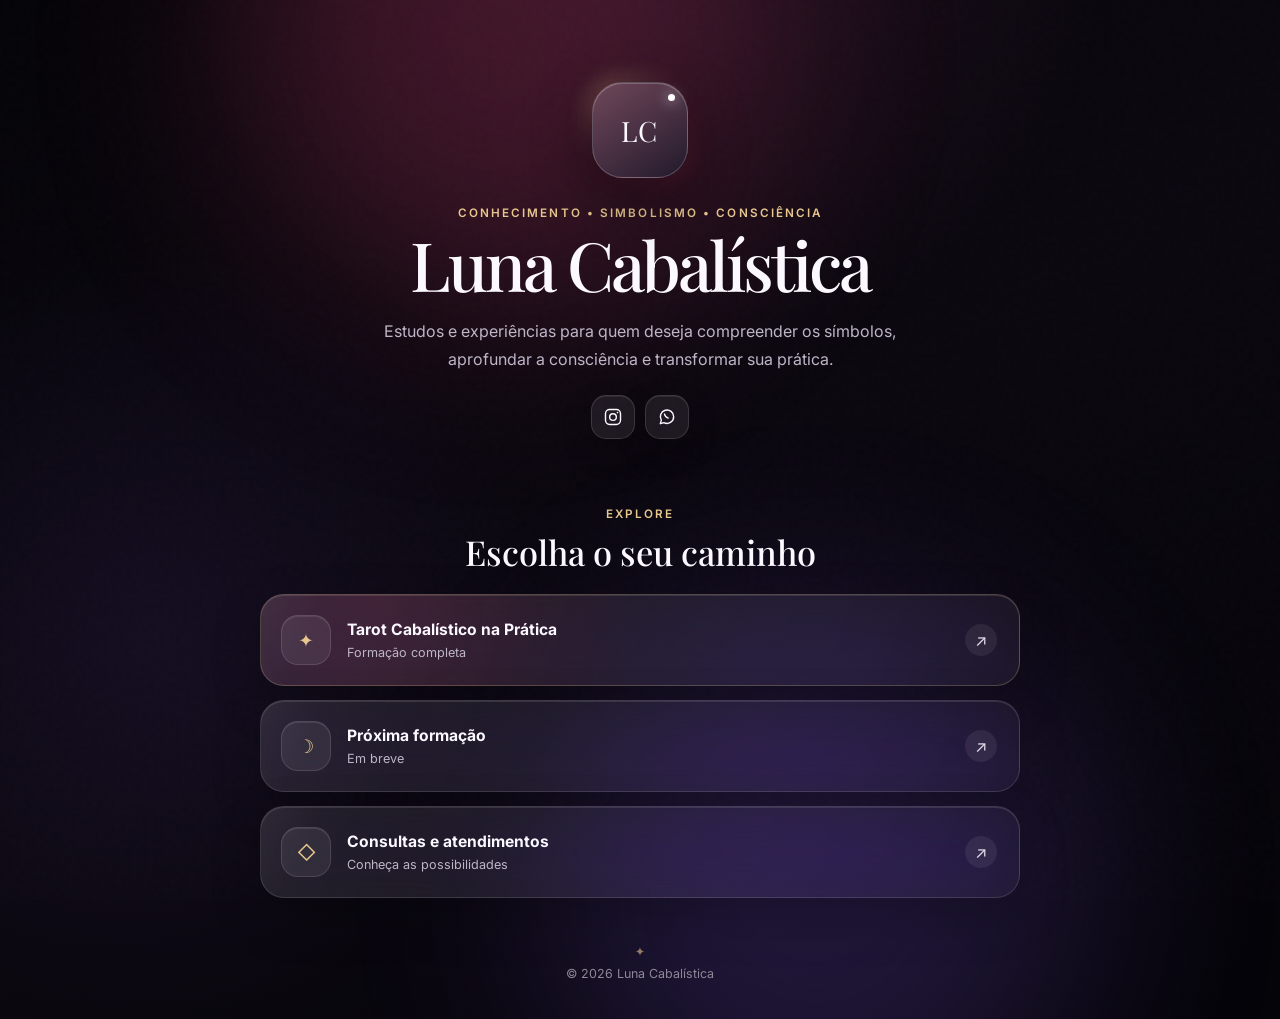
==== index.html @ 39268277 "Add files via upload" ====
<!DOCTYPE html>
<html lang="pt-BR">
<head>
  <meta charset="UTF-8">
  <meta name="viewport" content="width=device-width, initial-scale=1.0">
  <meta name="theme-color" content="#08070d">
  <meta name="description" content="Cursos, formações e atendimentos de Luna Cabalística.">
  <title>Luna Cabalística</title>
  <link rel="preconnect" href="https://fonts.googleapis.com">
  <link rel="preconnect" href="https://fonts.gstatic.com" crossorigin>
  <link href="https://fonts.googleapis.com/css2?family=Inter:wght@400;500;600;700&family=Playfair+Display:wght@500;600&display=swap" rel="stylesheet">
  <link rel="stylesheet" href="style.css">
</head>
<body>
  <div class="ambient ambient-one" aria-hidden="true"></div>
  <div class="ambient ambient-two" aria-hidden="true"></div>
  <div class="noise" aria-hidden="true"></div>

  <main class="page-shell">
    <section class="profile" aria-labelledby="page-title">
      <div class="avatar" aria-hidden="true">
        <span>LC</span>
        <i></i>
      </div>

      <p class="eyebrow">Conhecimento • Simbolismo • Consciência</p>
      <h1 id="page-title">Luna Cabalística</h1>
      <p class="bio">
        Estudos e experiências para quem deseja compreender os símbolos,
        aprofundar a consciência e transformar sua prática.
      </p>

      <nav class="social-row" aria-label="Redes sociais">
        <a class="social-button" href="https://instagram.com/" target="_blank" rel="noopener noreferrer" aria-label="Instagram">
          <svg viewBox="0 0 24 24" aria-hidden="true">
            <rect x="3" y="3" width="18" height="18" rx="5"></rect>
            <circle cx="12" cy="12" r="4"></circle>
            <circle class="fill" cx="17.4" cy="6.7" r="1"></circle>
          </svg>
        </a>
        <a class="social-button" href="https://wa.me/5521969960046" target="_blank" rel="noopener noreferrer" aria-label="WhatsApp">
          <svg viewBox="0 0 24 24" aria-hidden="true">
            <path d="M20 11.7a8 8 0 0 1-11.7 7.1L4 20l1.2-4.2A8 8 0 1 1 20 11.7Z"></path>
            <path d="M9 8.5c.5 2.3 2.2 4 4.5 4.8"></path>
          </svg>
        </a>
      </nav>
    </section>

    <section class="links-section" aria-labelledby="links-title">
      <div class="section-heading">
        <span class="section-kicker">Explore</span>
        <h2 id="links-title">Escolha o seu caminho</h2>
      </div>

      <div class="link-list">
        <a class="glass-link featured" href="./tarot-cabalistico/">
          <span class="link-icon">✦</span>
          <span class="link-copy">
            <strong>Tarot Cabalístico na Prática</strong>
            <small>Formação completa</small>
          </span>
          <span class="link-arrow" aria-hidden="true">↗</span>
        </a>

        <!-- Duplique uma barra como esta para cada novo curso. -->
        <a class="glass-link" href="#" data-placeholder="true">
          <span class="link-icon">☽</span>
          <span class="link-copy">
            <strong>Próxima formação</strong>
            <small>Em breve</small>
          </span>
          <span class="link-arrow" aria-hidden="true">↗</span>
        </a>

        <a class="glass-link" href="#" data-placeholder="true">
          <span class="link-icon">◇</span>
          <span class="link-copy">
            <strong>Consultas e atendimentos</strong>
            <small>Conheça as possibilidades</small>
          </span>
          <span class="link-arrow" aria-hidden="true">↗</span>
        </a>
      </div>
    </section>

    <footer>
      <span class="footer-symbol">✦</span>
      <p>© <span id="year"></span> Luna Cabalística</p>
    </footer>
  </main>

  <div class="toast" role="status" aria-live="polite">Este conteúdo estará disponível em breve.</div>
  <script src="script.js"></script>
</body>
</html>
---- style.css ----
:root {
  color-scheme: dark;
  --bg: #07060b;
  --surface: rgba(255, 255, 255, 0.075);
  --surface-hover: rgba(255, 255, 255, 0.115);
  --stroke: rgba(255, 255, 255, 0.13);
  --text: #fbf8ff;
  --muted: #bdb6c7;
  --gold: #e8c78e;
  --wine: #b52d58;
  --radius: 24px;
}

* {
  box-sizing: border-box;
  margin: 0;
  padding: 0;
}

html {
  scroll-behavior: smooth;
}

body {
  min-height: 100vh;
  overflow-x: hidden;
  color: var(--text);
  background:
    radial-gradient(circle at 50% -10%, rgba(151, 58, 111, 0.22), transparent 37%),
    radial-gradient(circle at 12% 62%, rgba(78, 49, 130, 0.16), transparent 30%),
    linear-gradient(150deg, #050409 0%, #0b0810 50%, #050409 100%);
  font-family: "Inter", system-ui, sans-serif;
  -webkit-font-smoothing: antialiased;
}

a {
  color: inherit;
  text-decoration: none;
}

.ambient {
  position: fixed;
  z-index: -2;
  width: 34rem;
  aspect-ratio: 1;
  border-radius: 50%;
  filter: blur(105px);
  pointer-events: none;
  opacity: 0.22;
}

.ambient-one {
  top: -14rem;
  left: calc(50% - 26rem);
  background: #c83c68;
}

.ambient-two {
  right: calc(50% - 28rem);
  bottom: -16rem;
  background: #7a55d9;
}

.noise {
  position: fixed;
  inset: 0;
  z-index: -1;
  opacity: 0.025;
  pointer-events: none;
  background-image: url("data:image/svg+xml,%3Csvg viewBox='0 0 180 180' xmlns='http://www.w3.org/2000/svg'%3E%3Cfilter id='n'%3E%3CfeTurbulence type='fractalNoise' baseFrequency='.9' numOctaves='3' stitchTiles='stitch'/%3E%3C/filter%3E%3Crect width='100%25' height='100%25' filter='url(%23n)' opacity='.7'/%3E%3C/svg%3E");
}

.page-shell {
  width: min(100% - 32px, 680px);
  min-height: 100vh;
  margin-inline: auto;
  padding: clamp(48px, 8vh, 90px) 0 28px;
}

.profile {
  display: flex;
  flex-direction: column;
  align-items: center;
  text-align: center;
}

.avatar {
  position: relative;
  display: grid;
  place-items: center;
  width: 96px;
  aspect-ratio: 1;
  border: 1px solid rgba(255, 255, 255, 0.2);
  border-radius: 31px;
  background:
    linear-gradient(145deg, rgba(255, 255, 255, 0.17), rgba(255, 255, 255, 0.045)),
    linear-gradient(145deg, #512238, #170f22);
  box-shadow: 0 22px 60px rgba(0, 0, 0, 0.45), inset 0 1px 0 rgba(255, 255, 255, 0.2);
  font-family: "Playfair Display", serif;
  font-size: 1.75rem;
  letter-spacing: 0.04em;
}

.avatar::before {
  content: "";
  position: absolute;
  inset: -9px;
  z-index: -1;
  border-radius: 38px;
  background: linear-gradient(140deg, rgba(232, 199, 142, 0.55), transparent 45%, rgba(181, 45, 88, 0.45));
  filter: blur(10px);
  opacity: 0.6;
}

.avatar i {
  position: absolute;
  top: 11px;
  right: 12px;
  width: 7px;
  height: 7px;
  border-radius: 50%;
  background: #fff;
  box-shadow: 0 0 14px #fff;
}

.eyebrow,
.section-kicker {
  color: var(--gold);
  font-size: 0.73rem;
  font-weight: 600;
  letter-spacing: 0.18em;
  text-transform: uppercase;
}

.eyebrow {
  margin-top: 28px;
}

h1,
h2 {
  font-family: "Playfair Display", Georgia, serif;
  font-weight: 500;
}

h1 {
  margin-top: 10px;
  font-size: clamp(2.55rem, 7vw, 4.25rem);
  line-height: 1;
  letter-spacing: -0.045em;
}

.bio {
  max-width: 560px;
  margin-top: 19px;
  color: var(--muted);
  font-size: 1rem;
  line-height: 1.75;
}

.social-row {
  display: flex;
  gap: 10px;
  margin-top: 22px;
}

.social-button {
  display: grid;
  place-items: center;
  width: 44px;
  height: 44px;
  border: 1px solid var(--stroke);
  border-radius: 15px;
  background: var(--surface);
  box-shadow: inset 0 1px 0 rgba(255, 255, 255, 0.08), 0 12px 32px rgba(0, 0, 0, 0.2);
  backdrop-filter: blur(18px) saturate(140%);
  -webkit-backdrop-filter: blur(18px) saturate(140%);
  transition: transform 180ms ease, background 180ms ease;
}

.social-button svg {
  width: 20px;
  fill: none;
  stroke: currentColor;
  stroke-width: 1.7;
  stroke-linecap: round;
  stroke-linejoin: round;
}

.social-button svg .fill {
  fill: currentColor;
  stroke: none;
}

.links-section {
  margin-top: clamp(46px, 7vh, 70px);
}

.section-heading {
  margin-bottom: 19px;
  text-align: center;
}

.section-heading h2 {
  margin-top: 7px;
  font-size: clamp(1.65rem, 4vw, 2.15rem);
}

.link-list {
  display: grid;
  gap: 14px;
}

.glass-link {
  position: relative;
  display: grid;
  grid-template-columns: 52px 1fr 34px;
  align-items: center;
  gap: 14px;
  min-height: 86px;
  padding: 14px 18px;
  overflow: hidden;
  border: 1px solid var(--stroke);
  border-radius: var(--radius);
  background: linear-gradient(110deg, rgba(255, 255, 255, 0.095), rgba(255, 255, 255, 0.045));
  box-shadow: inset 0 1px 0 rgba(255, 255, 255, 0.11), 0 18px 50px rgba(0, 0, 0, 0.22);
  backdrop-filter: blur(24px) saturate(150%);
  -webkit-backdrop-filter: blur(24px) saturate(150%);
  transition: transform 220ms cubic-bezier(.2,.8,.2,1), border-color 220ms ease, background 220ms ease, box-shadow 220ms ease;
}

.glass-link::after {
  content: "";
  position: absolute;
  top: -80%;
  left: -30%;
  width: 34%;
  height: 260%;
  transform: rotate(24deg);
  background: linear-gradient(90deg, transparent, rgba(255, 255, 255, 0.09), transparent);
  transition: left 600ms ease;
}

.glass-link:hover,
.glass-link:focus-visible {
  transform: translateY(-3px) scale(1.008);
  border-color: rgba(255, 255, 255, 0.25);
  background: linear-gradient(110deg, var(--surface-hover), rgba(255, 255, 255, 0.065));
  box-shadow: inset 0 1px 0 rgba(255, 255, 255, 0.18), 0 22px 60px rgba(0, 0, 0, 0.32);
  outline: none;
}

.glass-link:hover::after {
  left: 115%;
}

.glass-link.featured {
  border-color: rgba(232, 199, 142, 0.25);
  background:
    radial-gradient(circle at 15% 0%, rgba(181, 45, 88, 0.18), transparent 42%),
    linear-gradient(110deg, rgba(255, 255, 255, 0.105), rgba(255, 255, 255, 0.05));
}

.link-icon {
  display: grid;
  place-items: center;
  width: 50px;
  height: 50px;
  border: 1px solid rgba(255, 255, 255, 0.12);
  border-radius: 17px;
  color: var(--gold);
  background: rgba(255, 255, 255, 0.07);
  box-shadow: inset 0 1px 0 rgba(255, 255, 255, 0.09);
  font-size: 1.15rem;
}

.link-copy {
  display: grid;
  gap: 5px;
  min-width: 0;
}

.link-copy strong {
  overflow: hidden;
  font-size: 0.98rem;
  line-height: 1.25;
  text-overflow: ellipsis;
}

.link-copy small {
  color: var(--muted);
  font-size: 0.79rem;
}

.link-arrow {
  display: grid;
  place-items: center;
  width: 32px;
  height: 32px;
  border-radius: 50%;
  color: #e5dceb;
  background: rgba(255, 255, 255, 0.07);
  transition: transform 220ms ease;
}

.glass-link:hover .link-arrow {
  transform: translate(2px, -2px);
}

footer {
  display: flex;
  flex-direction: column;
  align-items: center;
  gap: 7px;
  padding: 46px 0 10px;
  color: #8e8798;
  font-size: 0.78rem;
}

.footer-symbol {
  color: rgba(232, 199, 142, 0.6);
}

.toast {
  position: fixed;
  left: 50%;
  bottom: 22px;
  z-index: 20;
  width: max-content;
  max-width: calc(100% - 32px);
  padding: 13px 17px;
  border: 1px solid var(--stroke);
  border-radius: 16px;
  color: var(--text);
  background: rgba(22, 19, 29, 0.88);
  box-shadow: 0 18px 50px rgba(0, 0, 0, 0.38);
  backdrop-filter: blur(22px);
  opacity: 0;
  transform: translate(-50%, 18px);
  pointer-events: none;
  transition: opacity 200ms ease, transform 200ms ease;
}

.toast.visible {
  opacity: 1;
  transform: translate(-50%, 0);
}

@media (min-width: 1000px) {
  .page-shell {
    width: min(100% - 64px, 760px);
    padding-top: 82px;
  }

  .glass-link {
    min-height: 92px;
    padding-inline: 20px;
  }
}

@media (max-width: 520px) {
  .page-shell {
    width: min(100% - 24px, 680px);
    padding-top: 42px;
  }

  .avatar {
    width: 84px;
    border-radius: 27px;
  }

  .eyebrow {
    max-width: 300px;
    line-height: 1.55;
  }

  .bio {
    font-size: 0.95rem;
  }

  .glass-link {
    grid-template-columns: 48px 1fr 30px;
    gap: 11px;
    min-height: 80px;
    padding: 12px 13px;
    border-radius: 21px;
  }

  .link-icon {
    width: 46px;
    height: 46px;
    border-radius: 15px;
  }
}

@media (prefers-reduced-motion: reduce) {
  *,
  *::before,
  *::after {
    scroll-behavior: auto !important;
    transition-duration: 0.01ms !important;
  }
}
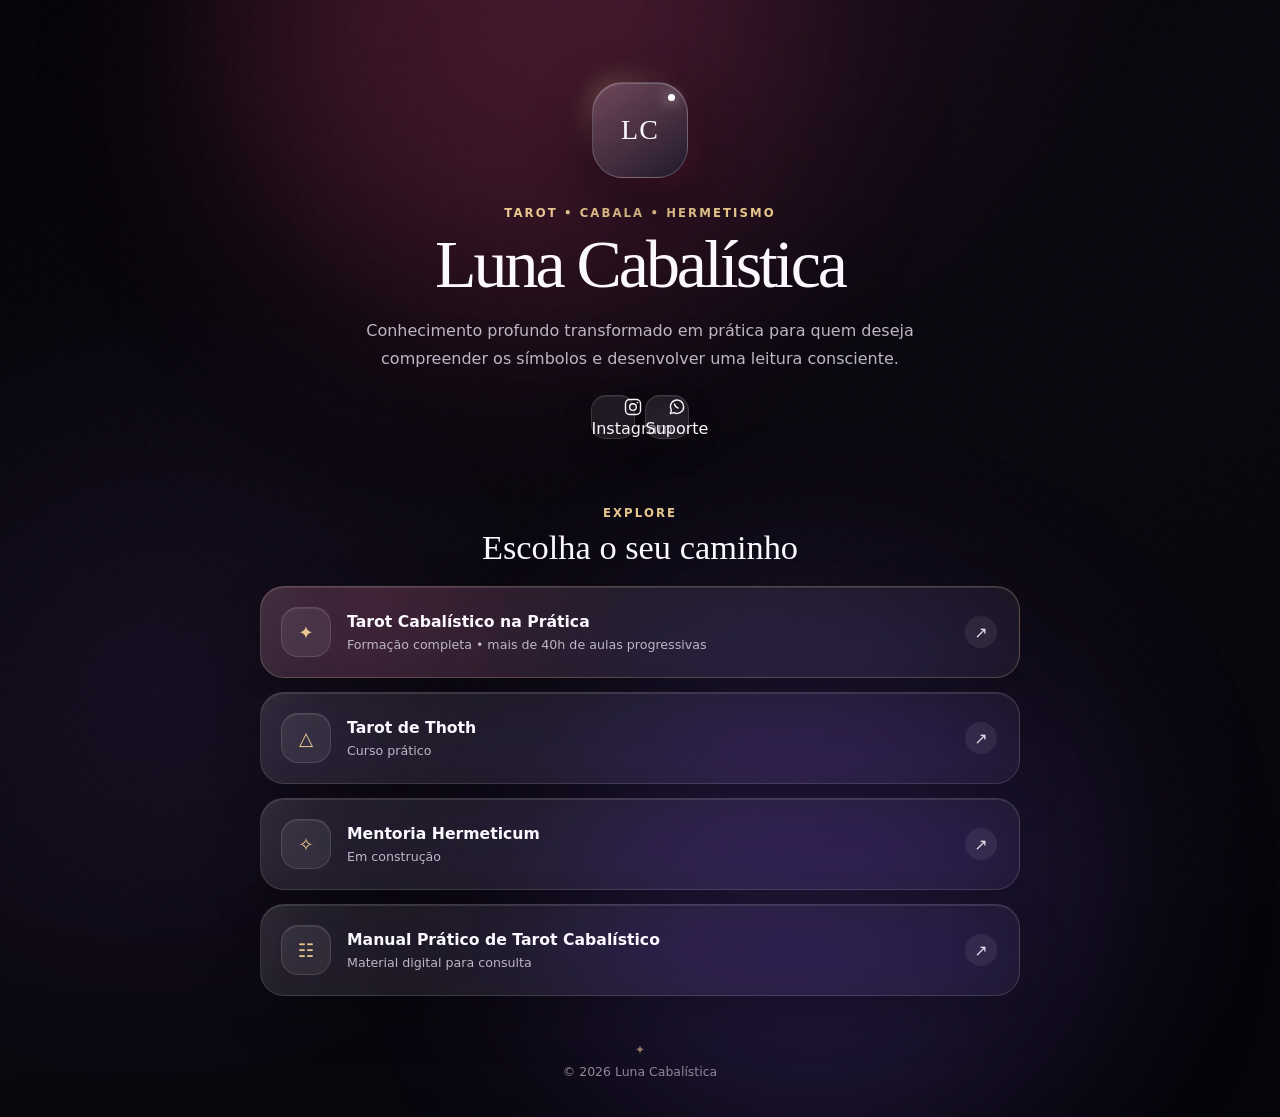
==== commit 4a7bbfc9: "Update index.html" ====
--- a/index.html
+++ b/index.html
@@ -3,12 +3,12 @@
 <head>
   <meta charset="UTF-8">
   <meta name="viewport" content="width=device-width, initial-scale=1.0">
-  <meta name="theme-color" content="#08070d">
+  <meta name="theme-color" content="#090304">
   <meta name="description" content="Cursos, formações e atendimentos de Luna Cabalística.">
   <title>Luna Cabalística</title>
   <link rel="preconnect" href="https://fonts.googleapis.com">
   <link rel="preconnect" href="https://fonts.gstatic.com" crossorigin>
-  <link href="https://fonts.googleapis.com/css2?family=Inter:wght@400;500;600;700&family=Playfair+Display:wght@500;600&display=swap" rel="stylesheet">
+  <link href="https://fonts.googleapis.com/css2?family=DM+Sans:wght@400;500;600;700&family=Marcellus&display=swap" rel="stylesheet">
   <link rel="stylesheet" href="style.css">
 </head>
 <body>
@@ -23,26 +23,26 @@
         <i></i>
       </div>
 
-      <p class="eyebrow">Conhecimento • Simbolismo • Consciência</p>
+      <p class="eyebrow">Tarot • Cabala • Hermetismo</p>
       <h1 id="page-title">Luna Cabalística</h1>
       <p class="bio">
-        Estudos e experiências para quem deseja compreender os símbolos,
-        aprofundar a consciência e transformar sua prática.
+        Conhecimento profundo transformado em prática para quem deseja
+        compreender os símbolos e desenvolver uma leitura consciente.
       </p>
 
       <nav class="social-row" aria-label="Redes sociais">
-        <a class="social-button" href="https://instagram.com/" target="_blank" rel="noopener noreferrer" aria-label="Instagram">
+        <a class="social-button" href="https://instagram.com/" target="_blank" rel="noopener noreferrer">
           <svg viewBox="0 0 24 24" aria-hidden="true">
             <rect x="3" y="3" width="18" height="18" rx="5"></rect>
             <circle cx="12" cy="12" r="4"></circle>
             <circle class="fill" cx="17.4" cy="6.7" r="1"></circle>
-          </svg>
+          </svg><span>Instagram</span>
         </a>
-        <a class="social-button" href="https://wa.me/5521969960046" target="_blank" rel="noopener noreferrer" aria-label="WhatsApp">
+        <a class="social-button" href="https://wa.me/5521969960046" target="_blank" rel="noopener noreferrer">
           <svg viewBox="0 0 24 24" aria-hidden="true">
             <path d="M20 11.7a8 8 0 0 1-11.7 7.1L4 20l1.2-4.2A8 8 0 1 1 20 11.7Z"></path>
             <path d="M9 8.5c.5 2.3 2.2 4 4.5 4.8"></path>
-          </svg>
+          </svg><span>Suporte</span>
         </a>
       </nav>
     </section>
@@ -54,30 +54,38 @@
       </div>
 
       <div class="link-list">
-        <a class="glass-link featured" href="./tarot-cabalistico/">
+        <a class="glass-link glass-link-hero featured" href="./tarot-cabalistico/">
           <span class="link-icon">✦</span>
           <span class="link-copy">
             <strong>Tarot Cabalístico na Prática</strong>
-            <small>Formação completa</small>
-          </span>
-          <span class="link-arrow" aria-hidden="true">↗</span>
-        </a>
-
-        <!-- Duplique uma barra como esta para cada novo curso. -->
-        <a class="glass-link" href="#" data-placeholder="true">
-          <span class="link-icon">☽</span>
-          <span class="link-copy">
-            <strong>Próxima formação</strong>
-            <small>Em breve</small>
+            <small>Formação completa • mais de 40h de aulas progressivas</small>
           </span>
           <span class="link-arrow" aria-hidden="true">↗</span>
         </a>
 
         <a class="glass-link" href="#" data-placeholder="true">
-          <span class="link-icon">◇</span>
+          <span class="link-icon">△</span>
           <span class="link-copy">
-            <strong>Consultas e atendimentos</strong>
-            <small>Conheça as possibilidades</small>
+            <strong>Tarot de Thoth</strong>
+            <small>Curso prático</small>
+          </span>
+          <span class="link-arrow" aria-hidden="true">↗</span>
+        </a>
+
+        <a class="glass-link" href="#" data-placeholder="true">
+          <span class="link-icon">✧</span>
+          <span class="link-copy">
+            <strong>Mentoria Hermeticum</strong>
+            <small>Em construção</small>
+          </span>
+          <span class="link-arrow" aria-hidden="true">↗</span>
+        </a>
+
+        <a class="glass-link glass-link-gold" href="#" data-placeholder="true">
+          <span class="link-icon">☷</span>
+          <span class="link-copy">
+            <strong>Manual Prático de Tarot Cabalístico</strong>
+            <small>Material digital para consulta</small>
           </span>
           <span class="link-arrow" aria-hidden="true">↗</span>
         </a>
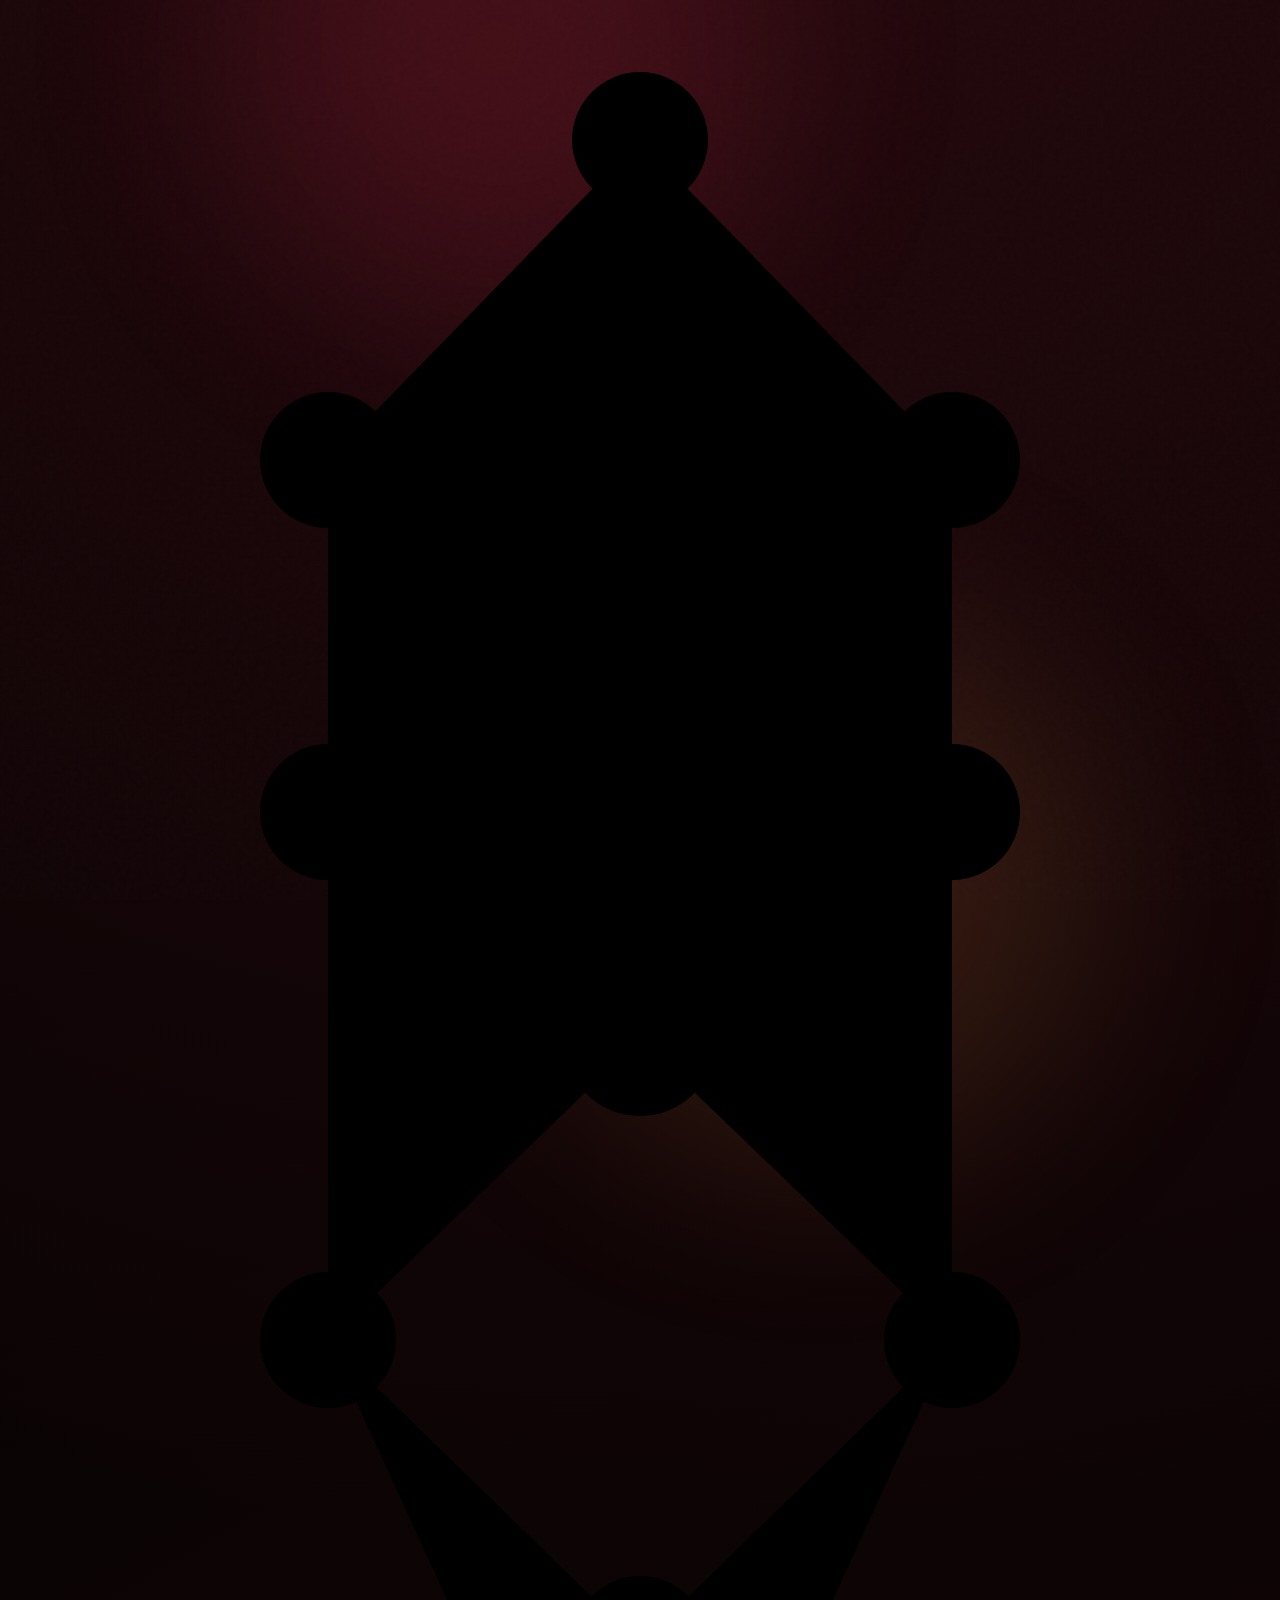
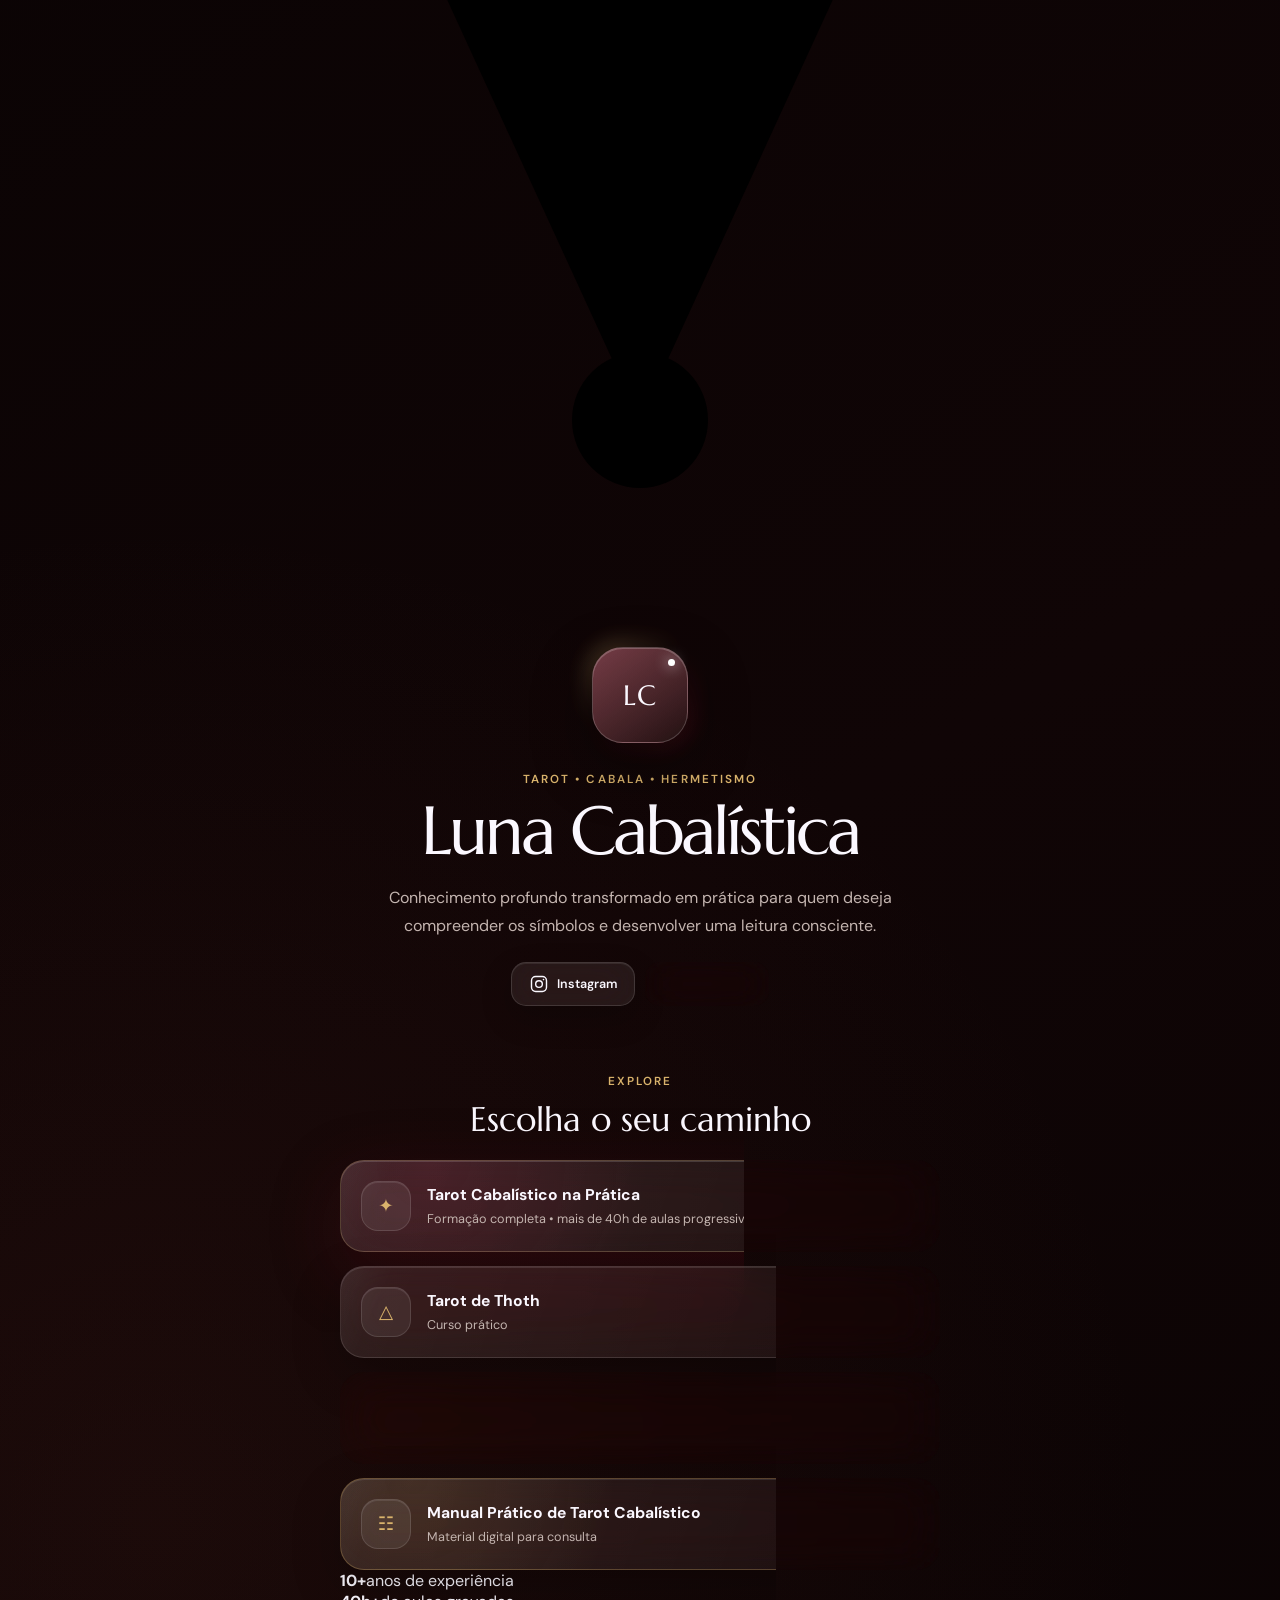
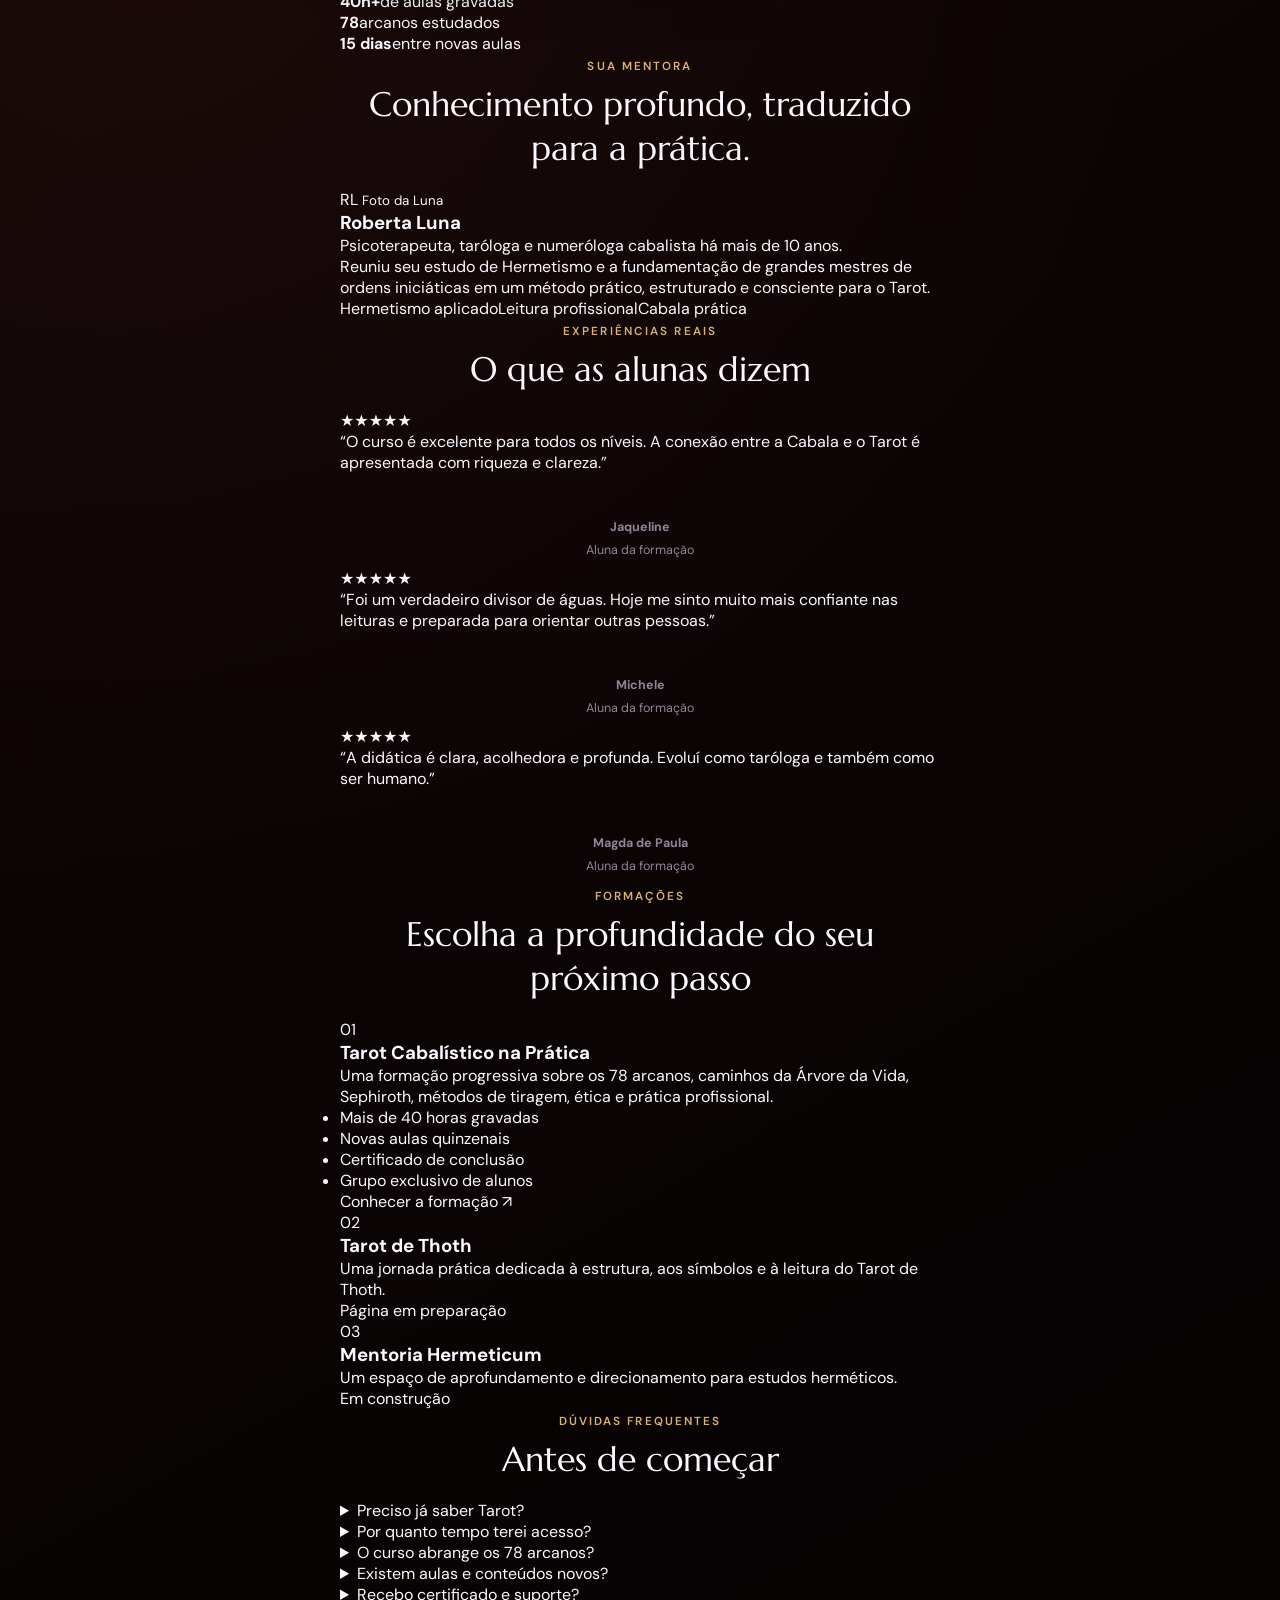
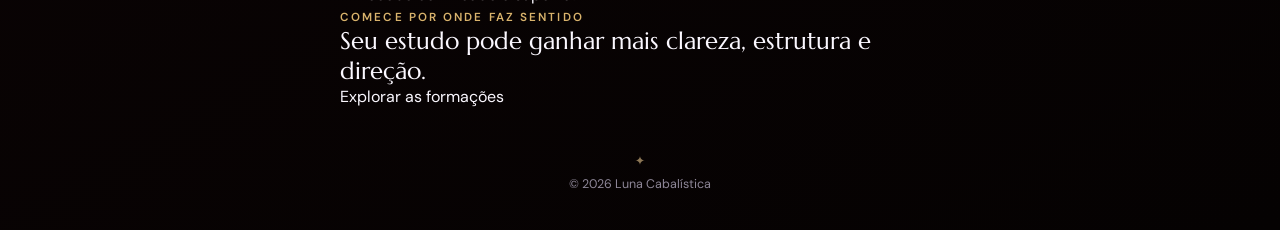
==== commit ea57b7e4: "Update index.html" ====
--- a/index.html
+++ b/index.html
@@ -5,18 +5,64 @@
   <meta name="viewport" content="width=device-width, initial-scale=1.0">
   <meta name="theme-color" content="#090304">
   <meta name="description" content="Cursos, formações e atendimentos de Luna Cabalística.">
+  <meta property="og:type" content="website">
+  <meta property="og:title" content="Luna Cabalística | Cursos e formações">
+  <meta property="og:description" content="Tarot, Cabala e Hermetismo com profundidade, método e aplicação prática.">
   <title>Luna Cabalística</title>
   <link rel="preconnect" href="https://fonts.googleapis.com">
   <link rel="preconnect" href="https://fonts.gstatic.com" crossorigin>
   <link href="https://fonts.googleapis.com/css2?family=DM+Sans:wght@400;500;600;700&family=Marcellus&display=swap" rel="stylesheet">
   <link rel="stylesheet" href="style.css">
+  <script type="application/ld+json">
+  {
+    "@context": "https://schema.org",
+    "@graph": [
+      {
+        "@type": "Person",
+        "name": "Roberta Luna",
+        "jobTitle": "Psicoterapeuta, taróloga e numeróloga cabalista",
+        "description": "Mentora com mais de 10 anos de experiência em Tarot, Cabala e Hermetismo."
+      },
+      {
+        "@type": "Course",
+        "name": "Tarot Cabalístico na Prática",
+        "description": "Formação progressiva sobre os 78 arcanos do Tarot dentro da metodologia cabalística.",
+        "provider": { "@type": "Person", "name": "Roberta Luna" },
+        "inLanguage": "pt-BR"
+      }
+    ]
+  }
+  </script>
 </head>
 <body>
   <div class="ambient ambient-one" aria-hidden="true"></div>
   <div class="ambient ambient-two" aria-hidden="true"></div>
+  <div class="tree-background" aria-hidden="true">
+    <div class="tree-halo"></div>
+    <svg viewBox="0 0 320 540" focusable="false">
+      <g class="tree-lines">
+        <path d="M160 35 82 115h156L160 35v225M82 115v88h156v-88M82 115l78 145 78-145M82 203l78 57 78-57M82 203v132h156V203M82 335l78-75 78 75-78 76-78-76M160 260v151m0 0v94M82 335l78 170 78-170"/>
+      </g>
+      <g class="tree-nodes">
+        <circle cx="160" cy="35" r="17"/>
+        <circle cx="82" cy="115" r="17"/>
+        <circle cx="238" cy="115" r="17"/>
+        <circle cx="82" cy="203" r="17"/>
+        <circle cx="238" cy="203" r="17"/>
+        <circle cx="160" cy="260" r="19"/>
+        <circle cx="82" cy="335" r="17"/>
+        <circle cx="238" cy="335" r="17"/>
+        <circle cx="160" cy="411" r="17"/>
+        <circle cx="160" cy="505" r="17"/>
+      </g>
+    </svg>
+  </div>
+  <div class="background-sparkles" aria-hidden="true">
+    <i></i><i></i><i></i><i></i><i></i><i></i>
+  </div>
   <div class="noise" aria-hidden="true"></div>
 
-  <main class="page-shell">
+  <main class="page-shell" id="topo">
     <section class="profile" aria-labelledby="page-title">
       <div class="avatar" aria-hidden="true">
         <span>LC</span>
@@ -56,43 +102,136 @@
       <div class="link-list">
         <a class="glass-link glass-link-hero featured" href="./tarot-cabalistico/">
           <span class="link-icon">✦</span>
-          <span class="link-copy">
-            <strong>Tarot Cabalístico na Prática</strong>
-            <small>Formação completa • mais de 40h de aulas progressivas</small>
-          </span>
-          <span class="link-arrow" aria-hidden="true">↗</span>
-        </a>
-
+          <span class="link-copy"><strong>Tarot Cabalístico na Prática</strong><small>Formação completa • mais de 40h de aulas progressivas</small></span>
+          <span class="link-arrow" aria-hidden="true">↗</span>
+        </a>
         <a class="glass-link" href="#" data-placeholder="true">
           <span class="link-icon">△</span>
-          <span class="link-copy">
-            <strong>Tarot de Thoth</strong>
-            <small>Curso prático</small>
-          </span>
-          <span class="link-arrow" aria-hidden="true">↗</span>
-        </a>
-
+          <span class="link-copy"><strong>Tarot de Thoth</strong><small>Curso prático</small></span>
+          <span class="link-arrow" aria-hidden="true">↗</span>
+        </a>
         <a class="glass-link" href="#" data-placeholder="true">
           <span class="link-icon">✧</span>
-          <span class="link-copy">
-            <strong>Mentoria Hermeticum</strong>
-            <small>Em construção</small>
-          </span>
-          <span class="link-arrow" aria-hidden="true">↗</span>
-        </a>
-
+          <span class="link-copy"><strong>Mentoria Hermeticum</strong><small>Em construção</small></span>
+          <span class="link-arrow" aria-hidden="true">↗</span>
+        </a>
         <a class="glass-link glass-link-gold" href="#" data-placeholder="true">
           <span class="link-icon">☷</span>
-          <span class="link-copy">
-            <strong>Manual Prático de Tarot Cabalístico</strong>
-            <small>Material digital para consulta</small>
-          </span>
-          <span class="link-arrow" aria-hidden="true">↗</span>
-        </a>
-      </div>
-    </section>
-
-    <footer>
+          <span class="link-copy"><strong>Manual Prático de Tarot Cabalístico</strong><small>Material digital para consulta</small></span>
+          <span class="link-arrow" aria-hidden="true">↗</span>
+        </a>
+      </div>
+    </section>
+
+    <section class="metrics-strip full-bleed reveal" aria-label="Números da formação">
+      <div class="metrics-inner">
+        <div class="metric"><strong>10+</strong><span>anos de experiência</span></div>
+        <div class="metric"><strong>40h+</strong><span>de aulas gravadas</span></div>
+        <div class="metric"><strong>78</strong><span>arcanos estudados</span></div>
+        <div class="metric"><strong>15 dias</strong><span>entre novas aulas</span></div>
+      </div>
+    </section>
+
+    <section class="content-section about-section reveal" id="luna">
+      <div class="section-heading">
+        <span class="section-kicker">Sua mentora</span>
+        <h2>Conhecimento profundo, traduzido para a prática.</h2>
+      </div>
+
+      <div class="mentor-card glass-panel">
+        <div class="mentor-photo-placeholder" role="img" aria-label="Espaço reservado para a foto de Luna">
+          <span>RL</span>
+          <small>Foto da Luna</small>
+        </div>
+        <div class="mentor-copy">
+          <h3>Roberta Luna</h3>
+          <p>Psicoterapeuta, taróloga e numeróloga cabalista há mais de 10 anos.</p>
+          <p>Reuniu seu estudo de Hermetismo e a fundamentação de grandes mestres de ordens iniciáticas em um método prático, estruturado e consciente para o Tarot.</p>
+          <div class="mentor-tags">
+            <span>Hermetismo aplicado</span><span>Leitura profissional</span><span>Cabala prática</span>
+          </div>
+        </div>
+      </div>
+    </section>
+
+    <section class="content-section reveal" id="depoimentos">
+      <div class="section-heading">
+        <span class="section-kicker">Experiências reais</span>
+        <h2>O que as alunas dizem</h2>
+      </div>
+
+      <div class="testimonial-track">
+        <article class="testimonial glass-panel">
+          <div class="stars" aria-label="5 estrelas">★★★★★</div>
+          <p>“O curso é excelente para todos os níveis. A conexão entre a Cabala e o Tarot é apresentada com riqueza e clareza.”</p>
+          <footer><strong>Jaqueline</strong><span>Aluna da formação</span></footer>
+        </article>
+        <article class="testimonial glass-panel">
+          <div class="stars" aria-label="5 estrelas">★★★★★</div>
+          <p>“Foi um verdadeiro divisor de águas. Hoje me sinto muito mais confiante nas leituras e preparada para orientar outras pessoas.”</p>
+          <footer><strong>Michele</strong><span>Aluna da formação</span></footer>
+        </article>
+        <article class="testimonial glass-panel">
+          <div class="stars" aria-label="5 estrelas">★★★★★</div>
+          <p>“A didática é clara, acolhedora e profunda. Evoluí como taróloga e também como ser humano.”</p>
+          <footer><strong>Magda de Paula</strong><span>Aluna da formação</span></footer>
+        </article>
+      </div>
+    </section>
+
+    <section class="content-section reveal" id="formacoes">
+      <div class="section-heading">
+        <span class="section-kicker">Formações</span>
+        <h2>Escolha a profundidade do seu próximo passo</h2>
+      </div>
+
+      <div class="course-details">
+        <article class="course-detail glass-panel">
+          <span class="course-number">01</span>
+          <h3>Tarot Cabalístico na Prática</h3>
+          <p>Uma formação progressiva sobre os 78 arcanos, caminhos da Árvore da Vida, Sephiroth, métodos de tiragem, ética e prática profissional.</p>
+          <ul><li>Mais de 40 horas gravadas</li><li>Novas aulas quinzenais</li><li>Certificado de conclusão</li><li>Grupo exclusivo de alunos</li></ul>
+          <a href="./tarot-cabalistico/">Conhecer a formação <span>↗</span></a>
+        </article>
+
+        <article class="course-detail glass-panel muted-course">
+          <span class="course-number">02</span>
+          <h3>Tarot de Thoth</h3>
+          <p>Uma jornada prática dedicada à estrutura, aos símbolos e à leitura do Tarot de Thoth.</p>
+          <span class="status-pill">Página em preparação</span>
+        </article>
+
+        <article class="course-detail glass-panel muted-course">
+          <span class="course-number">03</span>
+          <h3>Mentoria Hermeticum</h3>
+          <p>Um espaço de aprofundamento e direcionamento para estudos herméticos.</p>
+          <span class="status-pill">Em construção</span>
+        </article>
+      </div>
+    </section>
+
+    <section class="content-section reveal" id="faq">
+      <div class="section-heading">
+        <span class="section-kicker">Dúvidas frequentes</span>
+        <h2>Antes de começar</h2>
+      </div>
+
+      <div class="faq-list">
+        <details class="faq-item glass-panel"><summary>Preciso já saber Tarot?</summary><p>Não. A formação recebe tanto iniciantes quanto pessoas que já leem Tarot e querem desenvolver mais estrutura e profundidade.</p></details>
+        <details class="faq-item glass-panel"><summary>Por quanto tempo terei acesso?</summary><p>O acesso ao material gravado é vitalício, permitindo estudar e rever as aulas no seu próprio ritmo.</p></details>
+        <details class="faq-item glass-panel"><summary>O curso abrange os 78 arcanos?</summary><p>Sim. A metodologia percorre Arcanos Maiores, Arcanos Menores, cartas da corte e suas correspondências cabalísticas.</p></details>
+        <details class="faq-item glass-panel"><summary>Existem aulas e conteúdos novos?</summary><p>Sim. A formação é progressiva e recebe uma nova aula de aprofundamento com mais de uma hora a cada quinze dias.</p></details>
+        <details class="faq-item glass-panel"><summary>Recebo certificado e suporte?</summary><p>Sim. Há certificado ao final do curso e um grupo exclusivo de alunos para interação e comunicados.</p></details>
+      </div>
+    </section>
+
+    <section class="closing-card glass-panel reveal">
+      <span class="section-kicker">Comece por onde faz sentido</span>
+      <h2>Seu estudo pode ganhar mais clareza, estrutura e direção.</h2>
+      <a href="#topo" class="closing-button">Explorar as formações</a>
+    </section>
+
+    <footer class="site-footer">
       <span class="footer-symbol">✦</span>
       <p>© <span id="year"></span> Luna Cabalística</p>
     </footer>
--- a/style.css
+++ b/style.css
@@ -1,13 +1,13 @@
 :root {
   color-scheme: dark;
-  --bg: #07060b;
+  --bg: #090304;
   --surface: rgba(255, 255, 255, 0.075);
   --surface-hover: rgba(255, 255, 255, 0.115);
   --stroke: rgba(255, 255, 255, 0.13);
   --text: #fbf8ff;
-  --muted: #bdb6c7;
-  --gold: #e8c78e;
-  --wine: #b52d58;
+  --muted: #c4b5b0;
+  --gold: #d9b36c;
+  --wine: #a71f38;
   --radius: 24px;
 }
 
@@ -26,10 +26,10 @@
   overflow-x: hidden;
   color: var(--text);
   background:
-    radial-gradient(circle at 50% -10%, rgba(151, 58, 111, 0.22), transparent 37%),
-    radial-gradient(circle at 12% 62%, rgba(78, 49, 130, 0.16), transparent 30%),
-    linear-gradient(150deg, #050409 0%, #0b0810 50%, #050409 100%);
-  font-family: "Inter", system-ui, sans-serif;
+    radial-gradient(circle at 50% -10%, rgba(174, 38, 62, 0.22), transparent 37%),
+    radial-gradient(circle at 12% 62%, rgba(123, 54, 40, 0.12), transparent 30%),
+    linear-gradient(150deg, #050202 0%, #100506 50%, #050202 100%);
+  font-family: "DM Sans", system-ui, sans-serif;
   -webkit-font-smoothing: antialiased;
 }
 
@@ -52,13 +52,13 @@
 .ambient-one {
   top: -14rem;
   left: calc(50% - 26rem);
-  background: #c83c68;
+  background: #bb2944;
 }
 
 .ambient-two {
   right: calc(50% - 28rem);
   bottom: -16rem;
-  background: #7a55d9;
+  background: #a36432;
 }
 
 .noise {
@@ -71,7 +71,7 @@
 }
 
 .page-shell {
-  width: min(100% - 32px, 680px);
+  width: min(100% - 32px, 560px);
   min-height: 100vh;
   margin-inline: auto;
   padding: clamp(48px, 8vh, 90px) 0 28px;
@@ -94,9 +94,9 @@
   border-radius: 31px;
   background:
     linear-gradient(145deg, rgba(255, 255, 255, 0.17), rgba(255, 255, 255, 0.045)),
-    linear-gradient(145deg, #512238, #170f22);
+    linear-gradient(145deg, #581520, #180607);
   box-shadow: 0 22px 60px rgba(0, 0, 0, 0.45), inset 0 1px 0 rgba(255, 255, 255, 0.2);
-  font-family: "Playfair Display", serif;
+  font-family: "Marcellus", serif;
   font-size: 1.75rem;
   letter-spacing: 0.04em;
 }
@@ -107,7 +107,7 @@
   inset: -9px;
   z-index: -1;
   border-radius: 38px;
-  background: linear-gradient(140deg, rgba(232, 199, 142, 0.55), transparent 45%, rgba(181, 45, 88, 0.45));
+  background: linear-gradient(140deg, rgba(217, 179, 108, 0.55), transparent 45%, rgba(167, 31, 56, 0.48));
   filter: blur(10px);
   opacity: 0.6;
 }
@@ -138,7 +138,7 @@
 
 h1,
 h2 {
-  font-family: "Playfair Display", Georgia, serif;
+  font-family: "Marcellus", Georgia, serif;
   font-weight: 500;
 }
 
@@ -164,9 +164,11 @@
 }
 
 .social-button {
-  display: grid;
-  place-items: center;
-  width: 44px;
+  display: flex;
+  align-items: center;
+  justify-content: center;
+  gap: 8px;
+  min-width: 124px;
   height: 44px;
   border: 1px solid var(--stroke);
   border-radius: 15px;
@@ -175,6 +177,11 @@
   backdrop-filter: blur(18px) saturate(140%);
   -webkit-backdrop-filter: blur(18px) saturate(140%);
   transition: transform 180ms ease, background 180ms ease;
+}
+
+.social-button span {
+  font-size: 0.78rem;
+  font-weight: 600;
 }
 
 .social-button svg {
@@ -258,6 +265,19 @@
   background:
     radial-gradient(circle at 15% 0%, rgba(181, 45, 88, 0.18), transparent 42%),
     linear-gradient(110deg, rgba(255, 255, 255, 0.105), rgba(255, 255, 255, 0.05));
+}
+
+.glass-link-hero {
+  min-height: 108px;
+  border-color: rgba(217, 179, 108, 0.34);
+  box-shadow: inset 0 1px 0 rgba(255, 255, 255, 0.15), 0 22px 70px rgba(101, 13, 27, 0.28);
+}
+
+.glass-link-gold {
+  border-color: rgba(217, 179, 108, 0.3);
+  background:
+    radial-gradient(circle at 12% 0%, rgba(217, 179, 108, 0.13), transparent 38%),
+    linear-gradient(110deg, rgba(255, 255, 255, 0.09), rgba(255, 255, 255, 0.04));
 }
 
 .link-icon {
@@ -347,7 +367,7 @@
 
 @media (min-width: 1000px) {
   .page-shell {
-    width: min(100% - 64px, 760px);
+    width: min(100% - 64px, 600px);
     padding-top: 82px;
   }
 
@@ -359,7 +379,7 @@
 
 @media (max-width: 520px) {
   .page-shell {
-    width: min(100% - 24px, 680px);
+    width: min(100% - 24px, 560px);
     padding-top: 42px;
   }
 
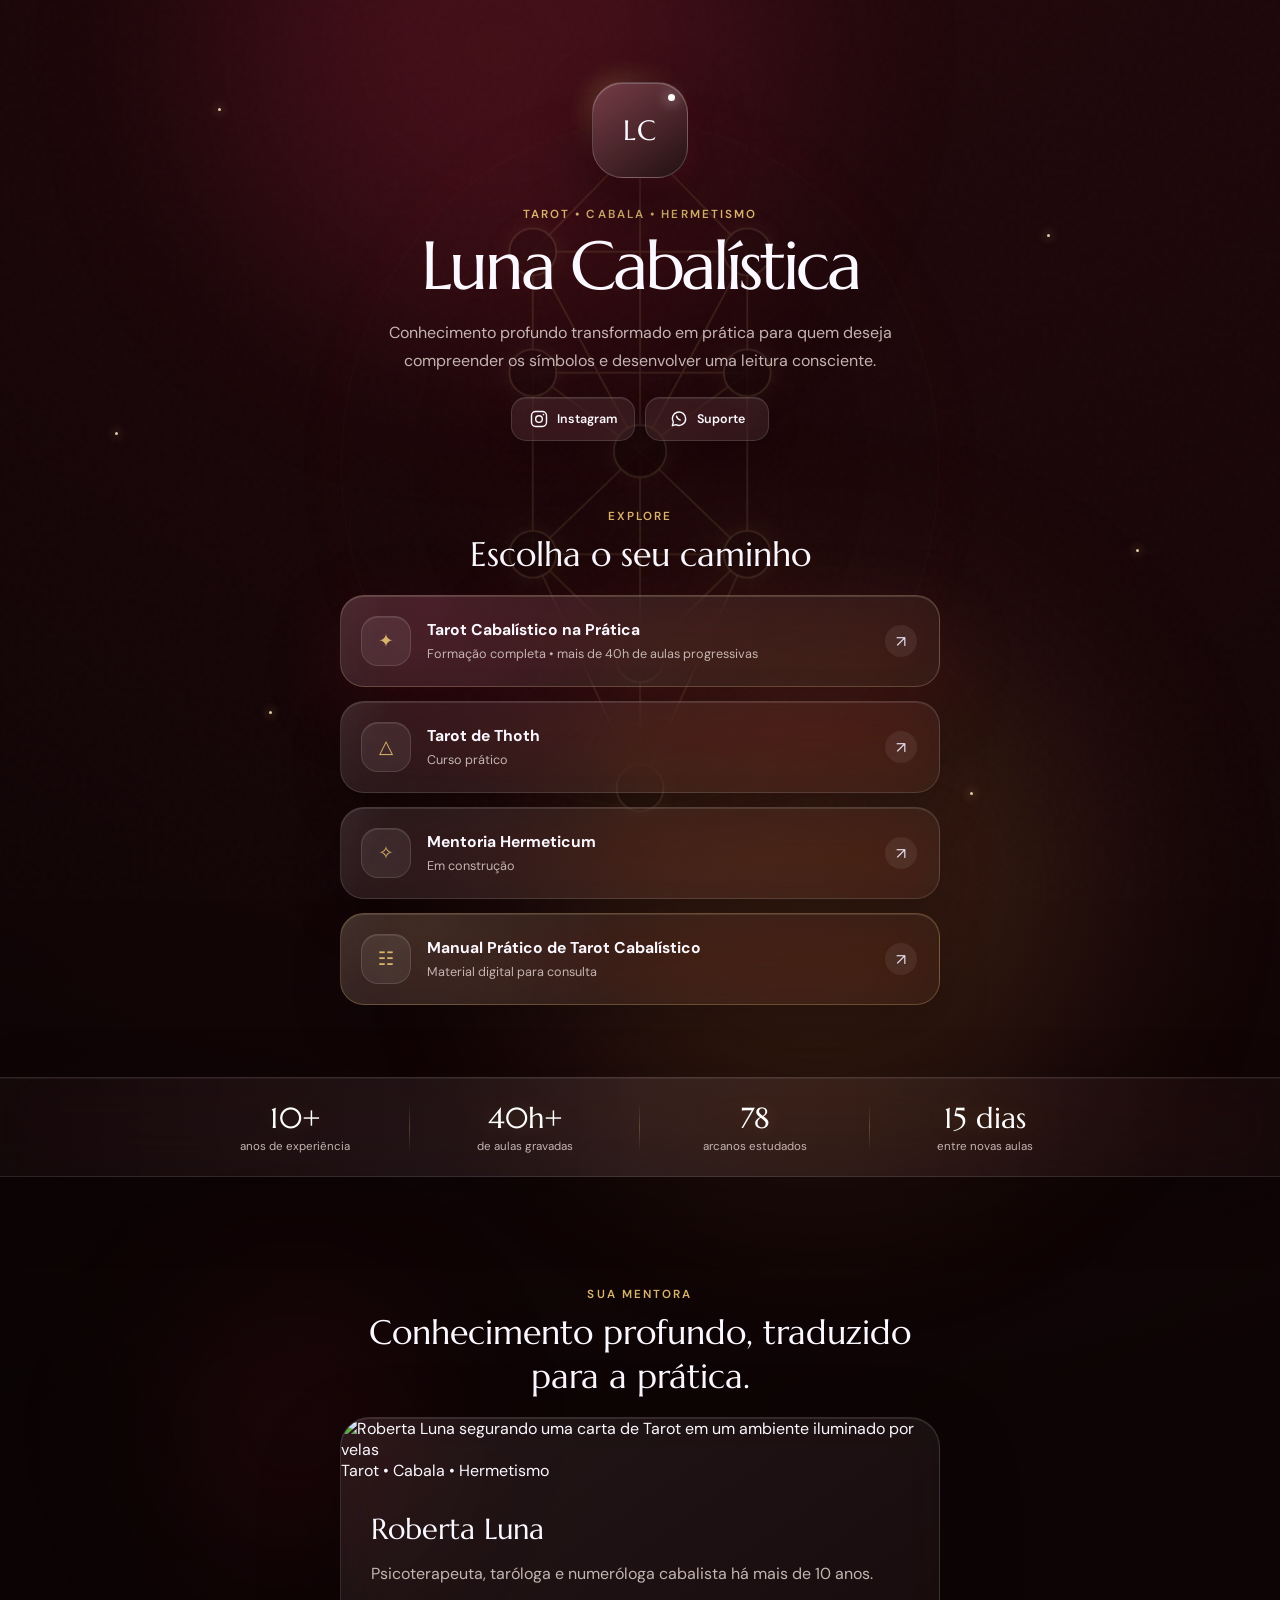
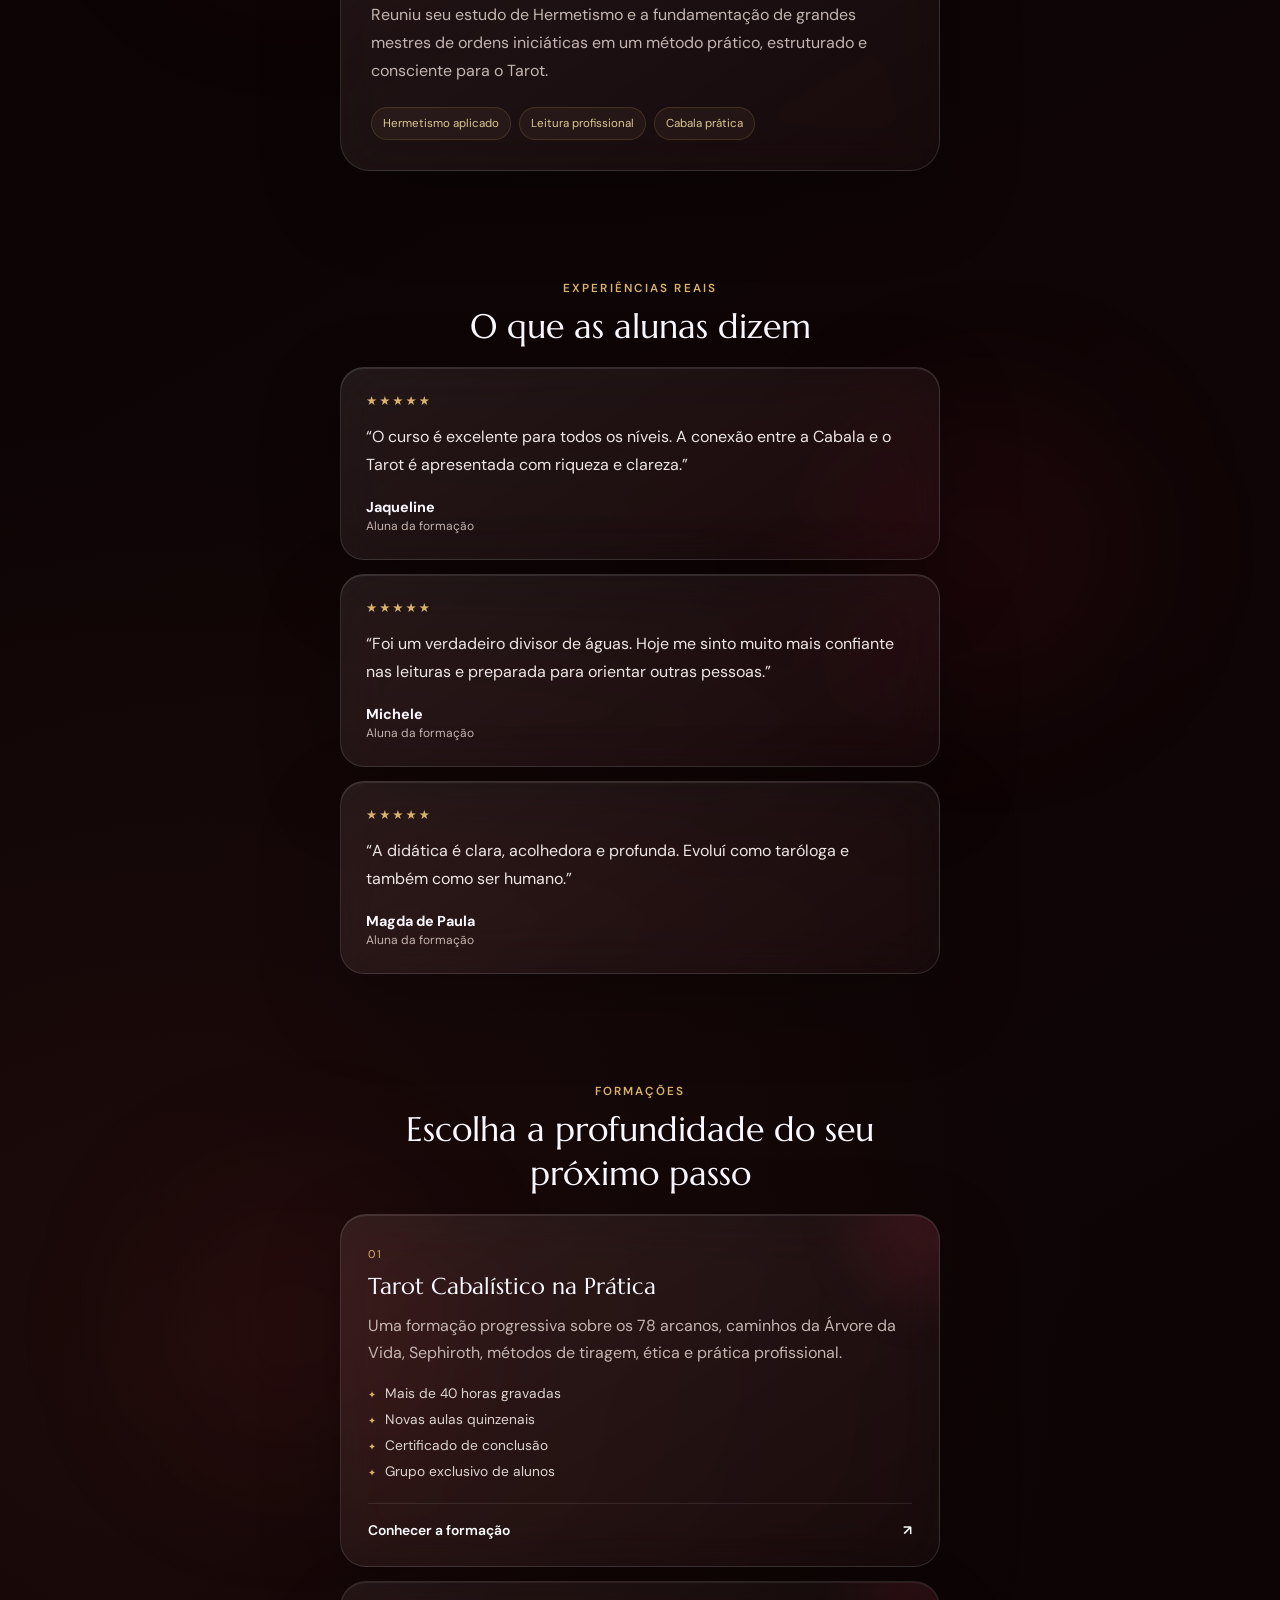
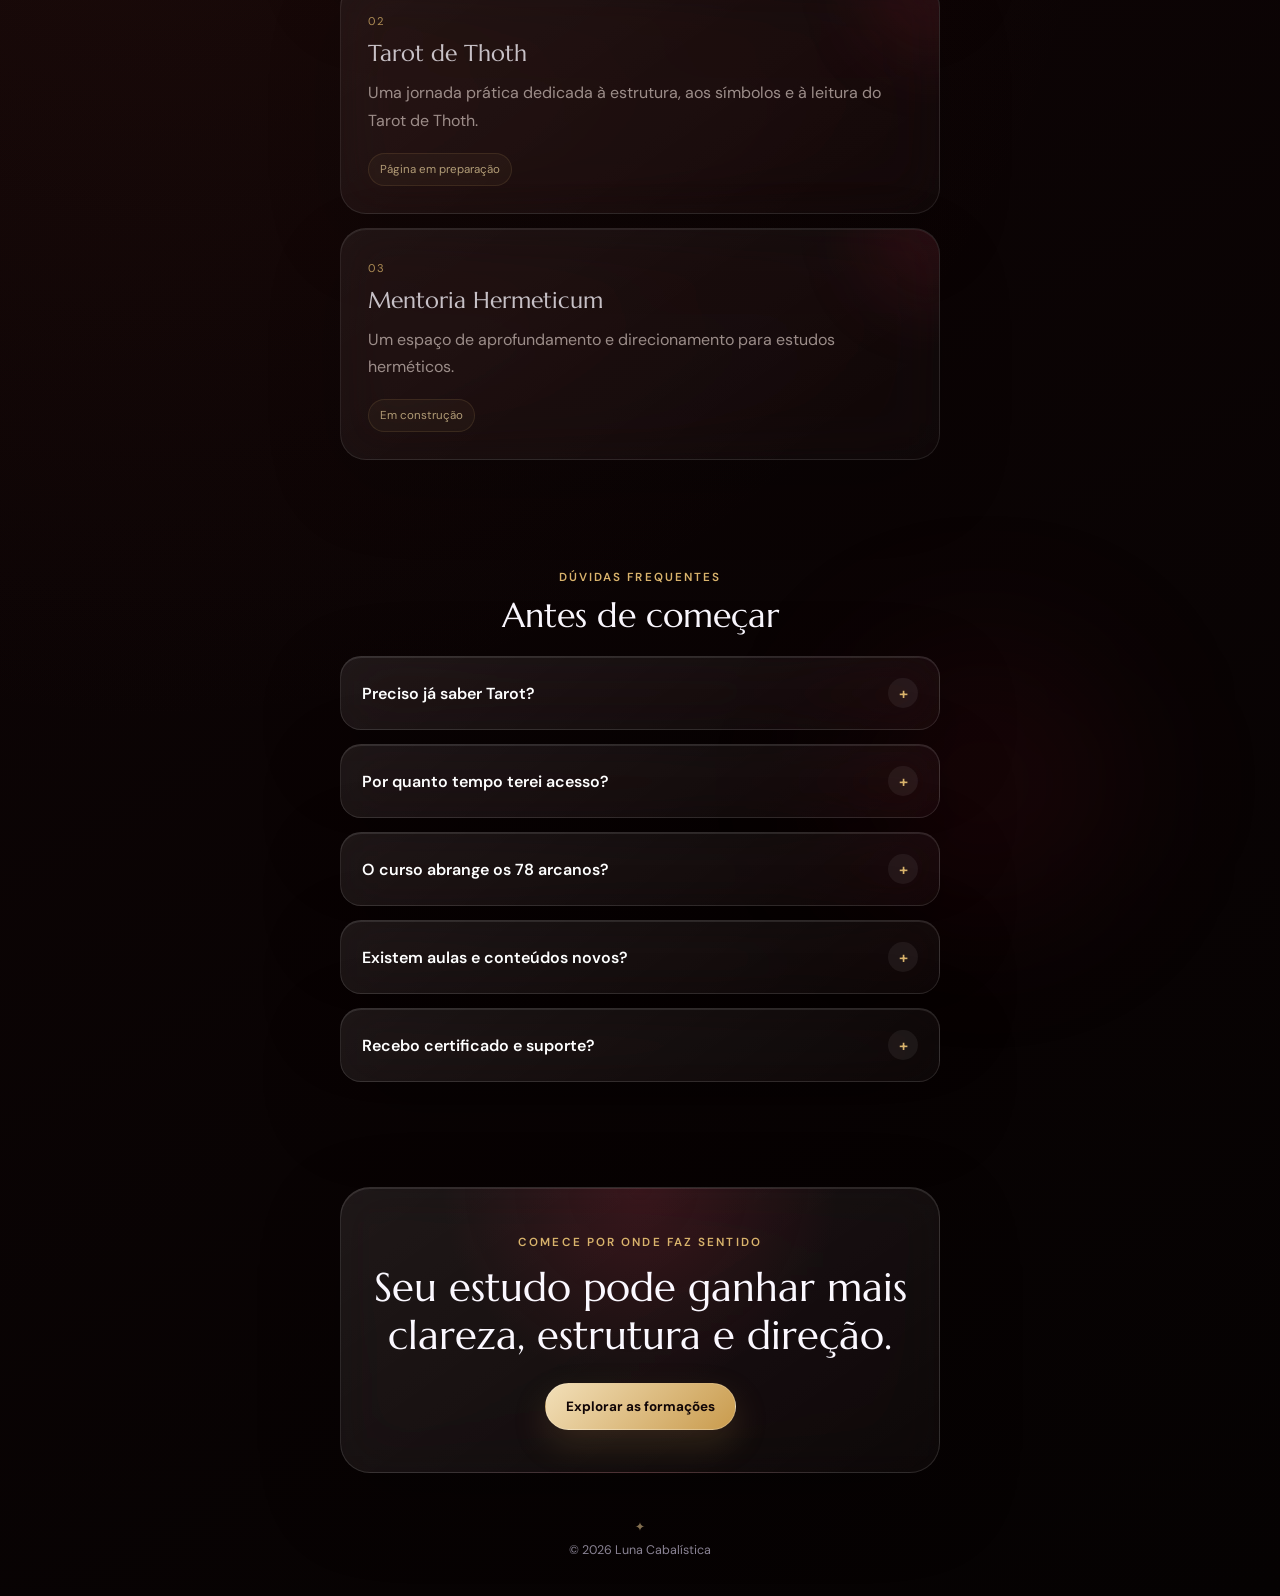
==== commit 9556164d: "Update index.html" ====
--- a/index.html
+++ b/index.html
@@ -139,10 +139,18 @@
       </div>
 
       <div class="mentor-card glass-panel">
-        <div class="mentor-photo-placeholder" role="img" aria-label="Espaço reservado para a foto de Luna">
-          <span>RL</span>
-          <small>Foto da Luna</small>
-        </div>
+        <figure class="mentor-photo-wrap">
+          <img
+            src="assets/roberta-luna.png"
+            alt="Roberta Luna segurando uma carta de Tarot em um ambiente iluminado por velas"
+            class="mentor-photo"
+            width="853"
+            height="1280"
+            loading="lazy"
+            decoding="async"
+          >
+          <span class="photo-signature">Tarot • Cabala • Hermetismo</span>
+        </figure>
         <div class="mentor-copy">
           <h3>Roberta Luna</h3>
           <p>Psicoterapeuta, taróloga e numeróloga cabalista há mais de 10 anos.</p>
--- a/style.css
+++ b/style.css
@@ -47,6 +47,8 @@
   filter: blur(105px);
   pointer-events: none;
   opacity: 0.22;
+  transform: translate3d(0, var(--parallax-y, 0px), 0);
+  will-change: transform;
 }
 
 .ambient-one {
@@ -60,6 +62,80 @@
   bottom: -16rem;
   background: #a36432;
 }
+
+.tree-background {
+  position: fixed;
+  top: 50%;
+  left: 50%;
+  z-index: -2;
+  width: min(48vw, 440px);
+  aspect-ratio: 320 / 540;
+  transform: translate3d(-50%, calc(-48% + var(--parallax-y, 0px)), 0);
+  pointer-events: none;
+  opacity: 0.16;
+  filter: drop-shadow(0 0 22px rgba(217, 179, 108, 0.14));
+  animation: treeBreath 7s ease-in-out infinite;
+  will-change: transform, opacity;
+}
+
+.tree-background svg {
+  position: relative;
+  z-index: 1;
+  display: block;
+  width: 100%;
+  height: 100%;
+  overflow: visible;
+}
+
+.tree-halo {
+  position: absolute;
+  inset: 4% -18%;
+  border: 1px solid rgba(217, 179, 108, 0.22);
+  border-radius: 50%;
+  background: radial-gradient(ellipse, rgba(167, 31, 56, 0.16), transparent 64%);
+  box-shadow:
+    0 0 0 22px rgba(217, 179, 108, 0.018),
+    0 0 85px rgba(167, 31, 56, 0.16);
+}
+
+.tree-lines {
+  fill: none;
+  stroke: rgba(217, 179, 108, 0.9);
+  stroke-width: 1.25;
+  stroke-linecap: round;
+  stroke-linejoin: round;
+}
+
+.tree-nodes circle {
+  fill: rgba(19, 5, 7, 0.82);
+  stroke: rgba(236, 205, 145, 0.95);
+  stroke-width: 1.25;
+  filter: drop-shadow(0 0 7px rgba(217, 179, 108, 0.48));
+}
+
+.background-sparkles {
+  position: fixed;
+  inset: 0;
+  z-index: -1;
+  pointer-events: none;
+}
+
+.background-sparkles i {
+  position: absolute;
+  width: 3px;
+  height: 3px;
+  border-radius: 50%;
+  background: rgba(255, 231, 190, 0.88);
+  box-shadow: 0 0 10px 2px rgba(217, 179, 108, 0.28);
+  animation: sparkle 4.8s ease-in-out infinite;
+}
+
+.background-sparkles i:nth-child(1) { top: 12%; left: 17%; animation-delay: -1s; }
+.background-sparkles i:nth-child(2) { top: 26%; right: 18%; animation-delay: -3s; }
+.background-sparkles i:nth-child(3) { top: 48%; left: 9%; animation-delay: -2s; }
+.background-sparkles i:nth-child(4) { top: 61%; right: 11%; animation-delay: -.5s; }
+.background-sparkles i:nth-child(5) { top: 79%; left: 21%; animation-delay: -4s; }
+.background-sparkles i:nth-child(6) { top: 88%; right: 24%; animation-delay: -2.7s; }
 
 .noise {
   position: fixed;
@@ -71,11 +147,23 @@
 }
 
 .page-shell {
+  display: flex;
+  flex-direction: column;
   width: min(100% - 32px, 560px);
   min-height: 100vh;
   margin-inline: auto;
   padding: clamp(48px, 8vh, 90px) 0 28px;
 }
+
+.profile { order: 0; }
+.links-section { order: 1; }
+.metrics-strip { order: 2; }
+.about-section { order: 3; }
+#depoimentos { order: 4; }
+#formacoes { order: 5; }
+#faq { order: 6; }
+.closing-card { order: 7; }
+.site-footer { order: 8; }
 
 .profile {
   display: flex;
@@ -201,6 +289,185 @@
 .links-section {
   margin-top: clamp(46px, 7vh, 70px);
 }
+
+.full-bleed {
+  width: 100vw;
+  margin-left: calc(50% - 50vw);
+}
+
+.metrics-strip {
+  position: relative;
+  margin-top: 72px;
+  border-block: 1px solid rgba(255, 255, 255, 0.11);
+  background: linear-gradient(90deg, rgba(255,255,255,0.025), rgba(255,255,255,0.085), rgba(255,255,255,0.025));
+  box-shadow: inset 0 1px rgba(255,255,255,0.055), 0 22px 70px rgba(0,0,0,0.22);
+  backdrop-filter: blur(25px) saturate(140%);
+  -webkit-backdrop-filter: blur(25px) saturate(140%);
+}
+
+.metrics-inner {
+  display: grid;
+  grid-template-columns: repeat(4, minmax(0, 1fr));
+  width: min(100% - 40px, 920px);
+  min-height: 98px;
+  margin-inline: auto;
+}
+
+.metric {
+  position: relative;
+  display: flex;
+  flex-direction: column;
+  align-items: center;
+  justify-content: center;
+  gap: 3px;
+  padding: 16px 12px;
+  text-align: center;
+}
+
+.metric:not(:last-child)::after {
+  content: "";
+  position: absolute;
+  top: 25%;
+  right: 0;
+  width: 1px;
+  height: 50%;
+  background: linear-gradient(transparent, rgba(217,179,108,0.28), transparent);
+}
+
+.metric strong {
+  color: #fff;
+  font-family: "Marcellus", serif;
+  font-size: clamp(1.25rem, 3vw, 1.8rem);
+  font-weight: 400;
+  text-shadow: 0 0 20px rgba(217,179,108,0.24);
+}
+
+.metric span {
+  color: var(--muted);
+  font-size: 0.72rem;
+}
+
+.content-section {
+  position: relative;
+  padding-top: 105px;
+  scroll-margin-top: 30px;
+}
+
+.content-section::before {
+  content: "";
+  position: absolute;
+  z-index: -1;
+  width: 270px;
+  height: 270px;
+  border-radius: 50%;
+  background: rgba(150, 27, 48, 0.11);
+  filter: blur(75px);
+  pointer-events: none;
+}
+
+.content-section:nth-of-type(even)::before { left: -180px; top: 20%; }
+.content-section:nth-of-type(odd)::before { right: -180px; top: 30%; }
+
+.glass-panel {
+  border: 1px solid rgba(255,255,255,0.12);
+  background: linear-gradient(145deg, rgba(255,255,255,0.082), rgba(255,255,255,0.028));
+  box-shadow: inset 0 1px 0 rgba(255,255,255,0.1), 0 28px 80px rgba(0,0,0,0.25);
+  backdrop-filter: blur(25px) saturate(145%);
+  -webkit-backdrop-filter: blur(25px) saturate(145%);
+}
+
+.mentor-card {
+  overflow: hidden;
+  border-radius: 30px;
+}
+
+.mentor-photo-placeholder {
+  position: relative;
+  display: grid;
+  place-items: center;
+  min-height: 360px;
+  overflow: hidden;
+  color: rgba(255,255,255,0.82);
+  background:
+    radial-gradient(circle at 50% 35%, rgba(217,179,108,0.2), transparent 28%),
+    radial-gradient(circle at 50% 100%, rgba(167,31,56,0.38), transparent 58%),
+    linear-gradient(155deg, #18080b, #080304);
+}
+
+.mentor-photo-placeholder::after {
+  content: "";
+  position: absolute;
+  inset: 18px;
+  border: 1px solid rgba(217,179,108,0.14);
+  border-radius: 22px;
+}
+
+.mentor-photo-placeholder span {
+  font-family: "Marcellus", serif;
+  font-size: 4rem;
+  text-shadow: 0 0 35px rgba(217,179,108,0.28);
+}
+
+.mentor-photo-placeholder small {
+  position: absolute;
+  bottom: 35px;
+  color: var(--muted);
+  font-size: 0.74rem;
+  letter-spacing: 0.14em;
+  text-transform: uppercase;
+}
+
+.mentor-copy { padding: 30px; }
+.mentor-copy h3 { font-family: "Marcellus", serif; font-size: 1.8rem; font-weight: 400; }
+.mentor-copy p { margin-top: 13px; color: var(--muted); line-height: 1.75; }
+.mentor-tags { display: flex; flex-wrap: wrap; gap: 8px; margin-top: 22px; }
+.mentor-tags span, .status-pill { padding: 8px 11px; border: 1px solid rgba(217,179,108,0.17); border-radius: 999px; color: #dfc797; background: rgba(217,179,108,0.055); font-size: 0.72rem; }
+
+.testimonial-track, .course-details, .faq-list { display: grid; gap: 14px; }
+.testimonial { padding: 25px; border-radius: 24px; }
+.stars { color: var(--gold); font-size: 0.78rem; letter-spacing: 0.16em; }
+.testimonial > p { margin-top: 14px; color: #eee7e5; line-height: 1.72; }
+.testimonial footer { display: flex; flex-direction: column; gap: 2px; margin-top: 20px; padding: 0; color: inherit; align-items: flex-start; }
+.testimonial footer strong { font-size: 0.9rem; }
+.testimonial footer span { color: var(--muted); font-size: 0.75rem; }
+
+.course-detail { position: relative; padding: 27px; overflow: hidden; border-radius: 26px; }
+.course-detail::after { content: ""; position: absolute; top: -70px; right: -70px; width: 150px; height: 150px; border-radius: 50%; background: rgba(167,31,56,0.16); filter: blur(30px); }
+.course-number { color: var(--gold); font-size: 0.7rem; letter-spacing: 0.18em; }
+.course-detail h3 { margin-top: 8px; font-family: "Marcellus", serif; font-size: 1.45rem; font-weight: 400; }
+.course-detail p { margin-top: 12px; color: var(--muted); line-height: 1.7; }
+.course-detail ul { display: grid; gap: 8px; margin-top: 18px; list-style: none; }
+.course-detail li { position: relative; padding-left: 17px; color: #ddd5d2; font-size: 0.86rem; }
+.course-detail li::before { content: "✦"; position: absolute; left: 0; color: var(--gold); font-size: 0.6rem; top: 4px; }
+.course-detail a { display: flex; justify-content: space-between; align-items: center; margin-top: 23px; padding-top: 17px; border-top: 1px solid rgba(255,255,255,0.09); color: #fff; font-size: 0.87rem; font-weight: 600; }
+.muted-course { opacity: 0.78; }
+.status-pill { display: inline-flex; margin-top: 19px; }
+
+.faq-item { border-radius: 21px; overflow: hidden; }
+.faq-item summary { display: flex; align-items: center; justify-content: space-between; gap: 18px; padding: 21px; cursor: pointer; color: #fff; font-weight: 600; list-style: none; }
+.faq-item summary::-webkit-details-marker { display: none; }
+.faq-item summary::after { content: "+"; display: grid; place-items: center; flex: 0 0 30px; width: 30px; height: 30px; border-radius: 50%; color: var(--gold); background: rgba(255,255,255,0.06); transition: transform 220ms ease; }
+.faq-item[open] summary::after { transform: rotate(45deg); }
+.faq-item p { padding: 0 21px 21px; color: var(--muted); line-height: 1.7; }
+
+.closing-card {
+  margin-top: 105px;
+  padding: 42px 28px;
+  border-radius: 30px;
+  text-align: center;
+  background:
+    radial-gradient(circle at 50% 0%, rgba(167,31,56,0.22), transparent 48%),
+    linear-gradient(145deg, rgba(255,255,255,0.085), rgba(255,255,255,0.028));
+}
+.closing-card h2 { margin-top: 12px; font-size: clamp(1.8rem, 5vw, 2.5rem); line-height: 1.2; }
+.closing-button { display: inline-flex; margin-top: 24px; padding: 14px 20px; border: 1px solid rgba(255,255,255,0.18); border-radius: 999px; color: #100506; background: linear-gradient(135deg, #f2dfb8, #c99b4d); font-size: 0.84rem; font-weight: 700; box-shadow: 0 14px 35px rgba(201,155,77,0.18); }
+
+.reveal {
+  opacity: 0;
+  transform: translateY(26px);
+  transition: opacity 700ms ease, transform 700ms cubic-bezier(.2,.8,.2,1);
+}
+.reveal.is-visible { opacity: 1; transform: translateY(0); }
 
 .section-heading {
   margin-bottom: 19px;
@@ -326,7 +593,7 @@
   transform: translate(2px, -2px);
 }
 
-footer {
+.site-footer {
   display: flex;
   flex-direction: column;
   align-items: center;
@@ -365,6 +632,22 @@
   transform: translate(-50%, 0);
 }
 
+@keyframes treeBreath {
+  0%, 100% {
+    opacity: 0.13;
+    filter: drop-shadow(0 0 18px rgba(217, 179, 108, 0.1));
+  }
+  50% {
+    opacity: 0.19;
+    filter: drop-shadow(0 0 30px rgba(217, 179, 108, 0.2));
+  }
+}
+
+@keyframes sparkle {
+  0%, 100% { opacity: 0.18; transform: scale(0.65); }
+  50% { opacity: 0.9; transform: scale(1.35); }
+}
+
 @media (min-width: 1000px) {
   .page-shell {
     width: min(100% - 64px, 600px);
@@ -386,6 +669,41 @@
   .avatar {
     width: 84px;
     border-radius: 27px;
+  }
+
+  .tree-background {
+    top: 48%;
+    width: min(82vw, 330px);
+    transform: translate3d(-50%, calc(-46% + var(--parallax-y, 0px)), 0);
+    opacity: 0.13;
+  }
+
+  .metrics-inner {
+    grid-template-columns: repeat(2, minmax(0, 1fr));
+    width: min(100% - 20px, 430px);
+  }
+
+  .metric:nth-child(2)::after { display: none; }
+  .metric:nth-child(-n+2) { border-bottom: 1px solid rgba(255,255,255,0.07); }
+  .metric { min-height: 78px; padding: 12px 8px; }
+
+  .content-section { padding-top: 82px; }
+  .mentor-photo-placeholder { min-height: 320px; }
+  .mentor-copy, .course-detail { padding: 23px; }
+  .closing-card { margin-top: 82px; }
+
+  .tree-halo {
+    inset-inline: -9%;
+  }
+
+  .background-sparkles i:nth-child(1),
+  .background-sparkles i:nth-child(5) {
+    left: 7%;
+  }
+
+  .background-sparkles i:nth-child(2),
+  .background-sparkles i:nth-child(6) {
+    right: 7%;
   }
 
   .eyebrow {
@@ -418,5 +736,9 @@
   *::after {
     scroll-behavior: auto !important;
     transition-duration: 0.01ms !important;
-  }
-}
+    animation-duration: 0.01ms !important;
+    animation-iteration-count: 1 !important;
+  }
+
+  .reveal { opacity: 1; transform: none; }
+}
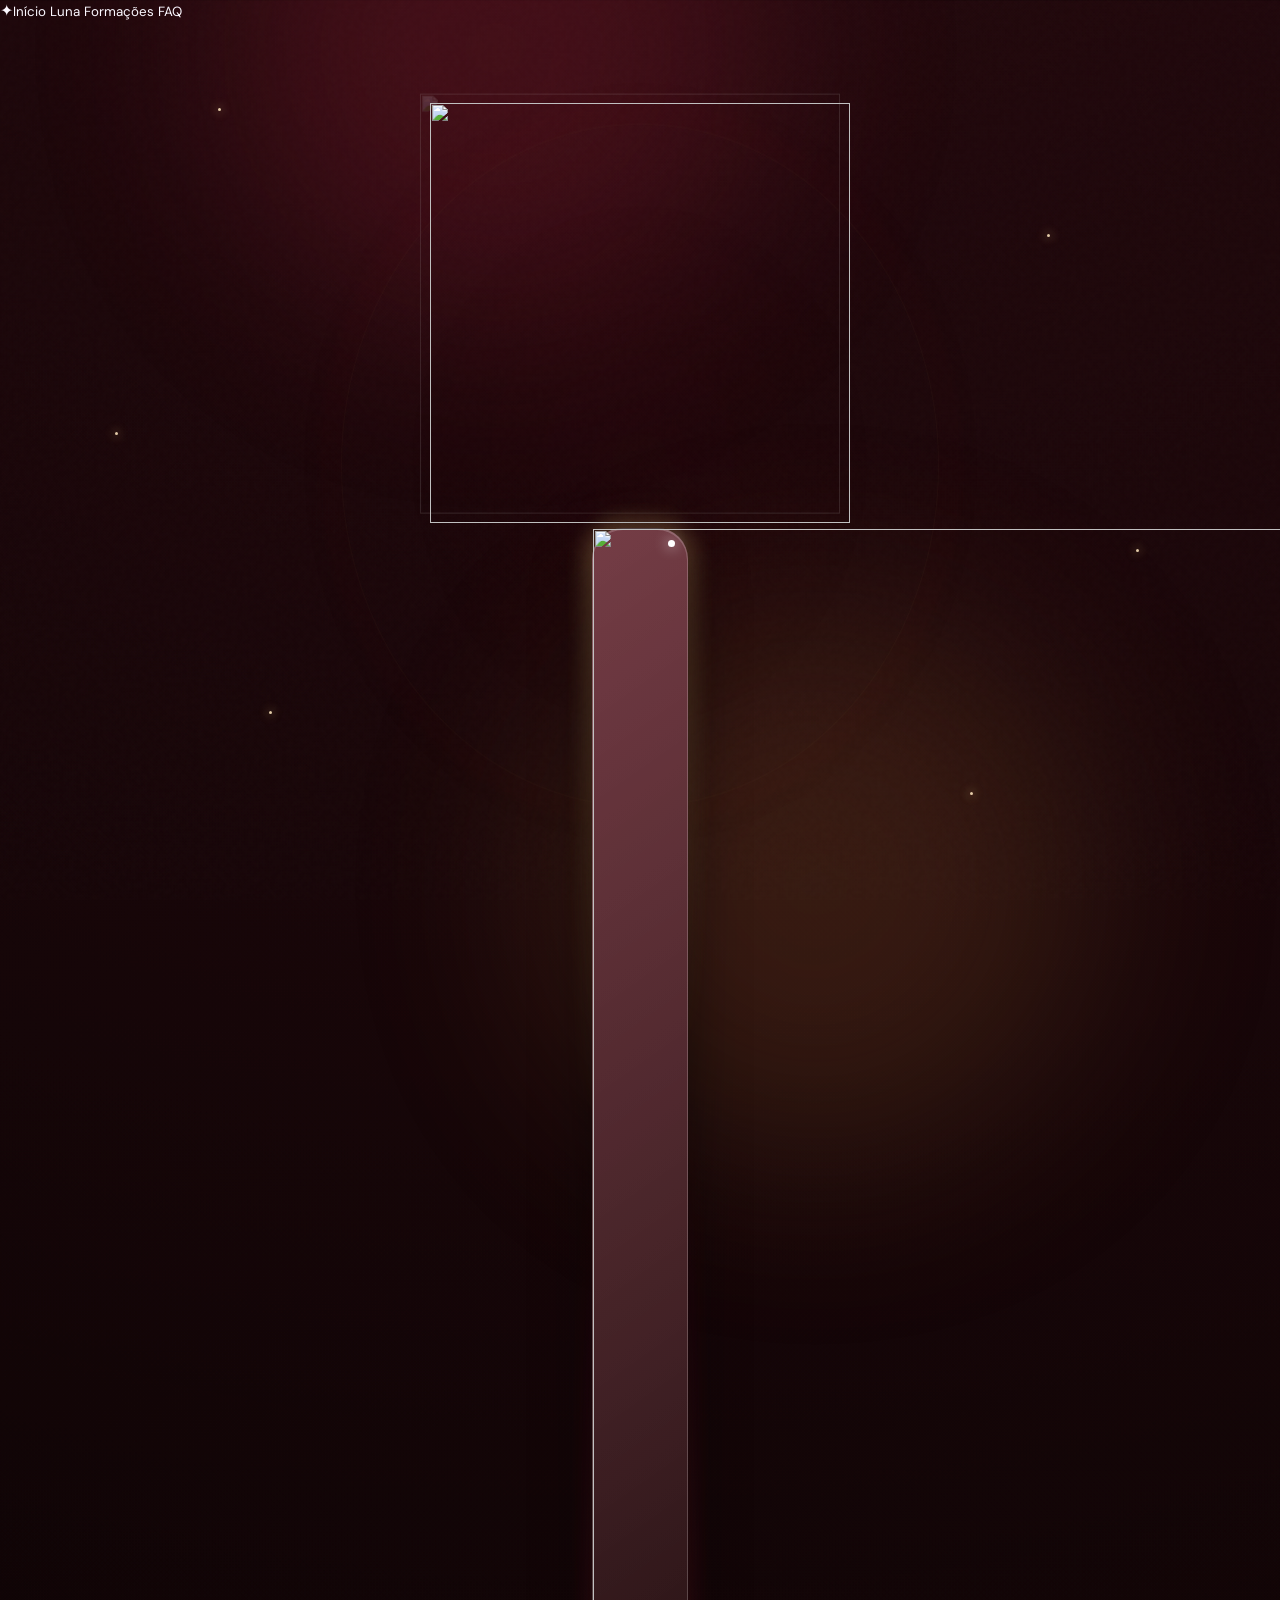
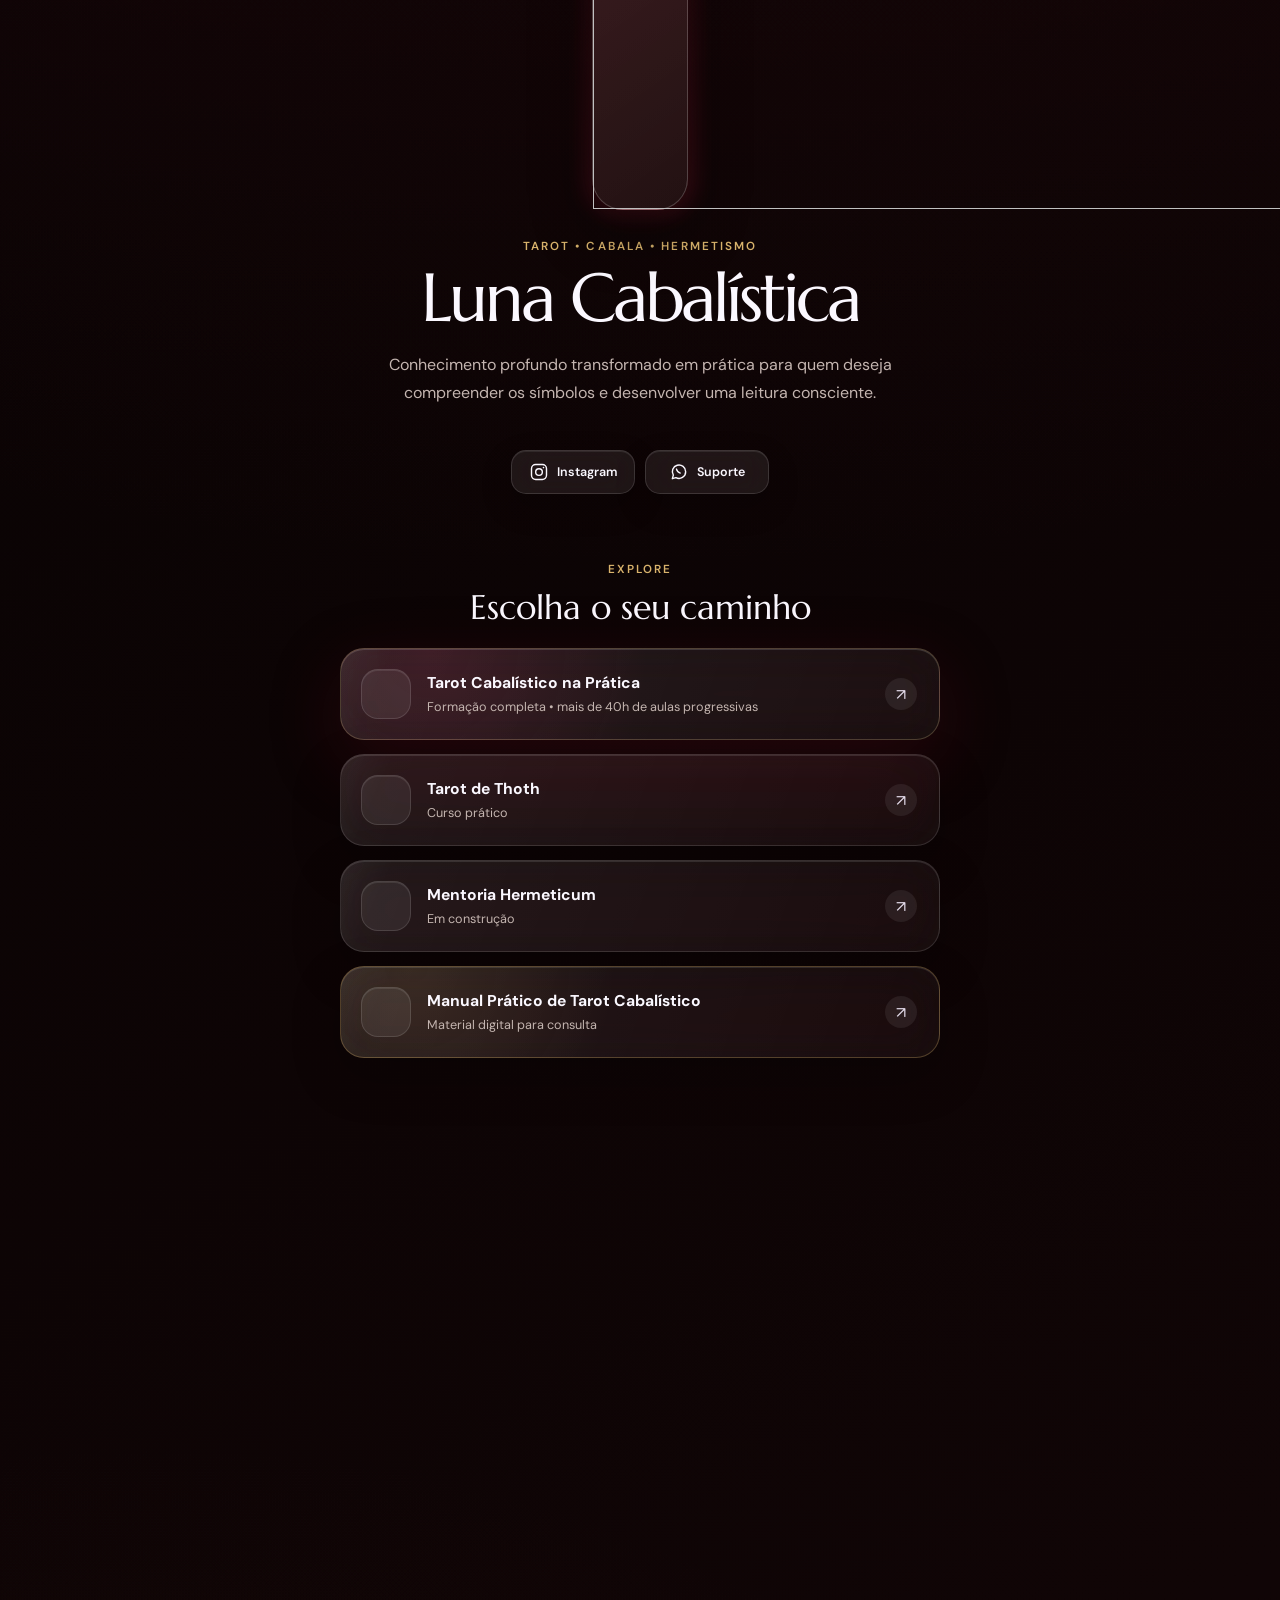
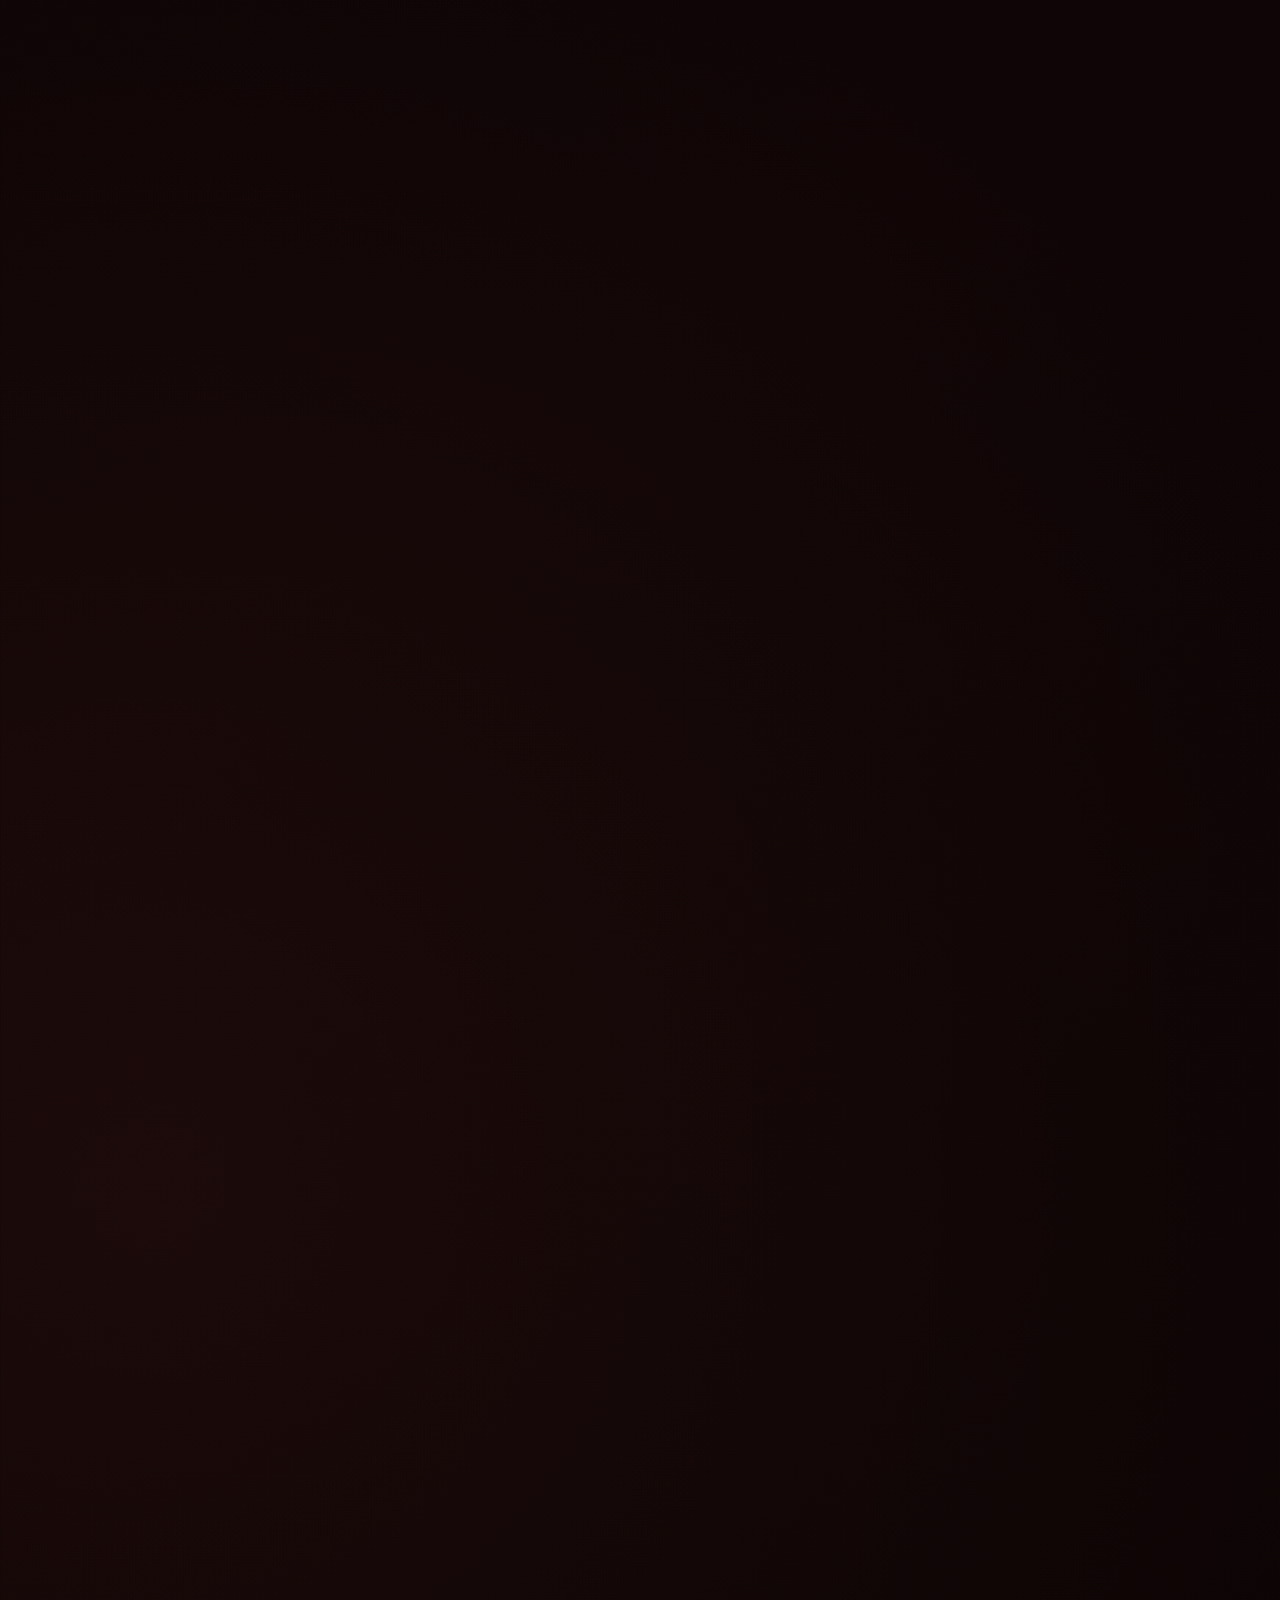
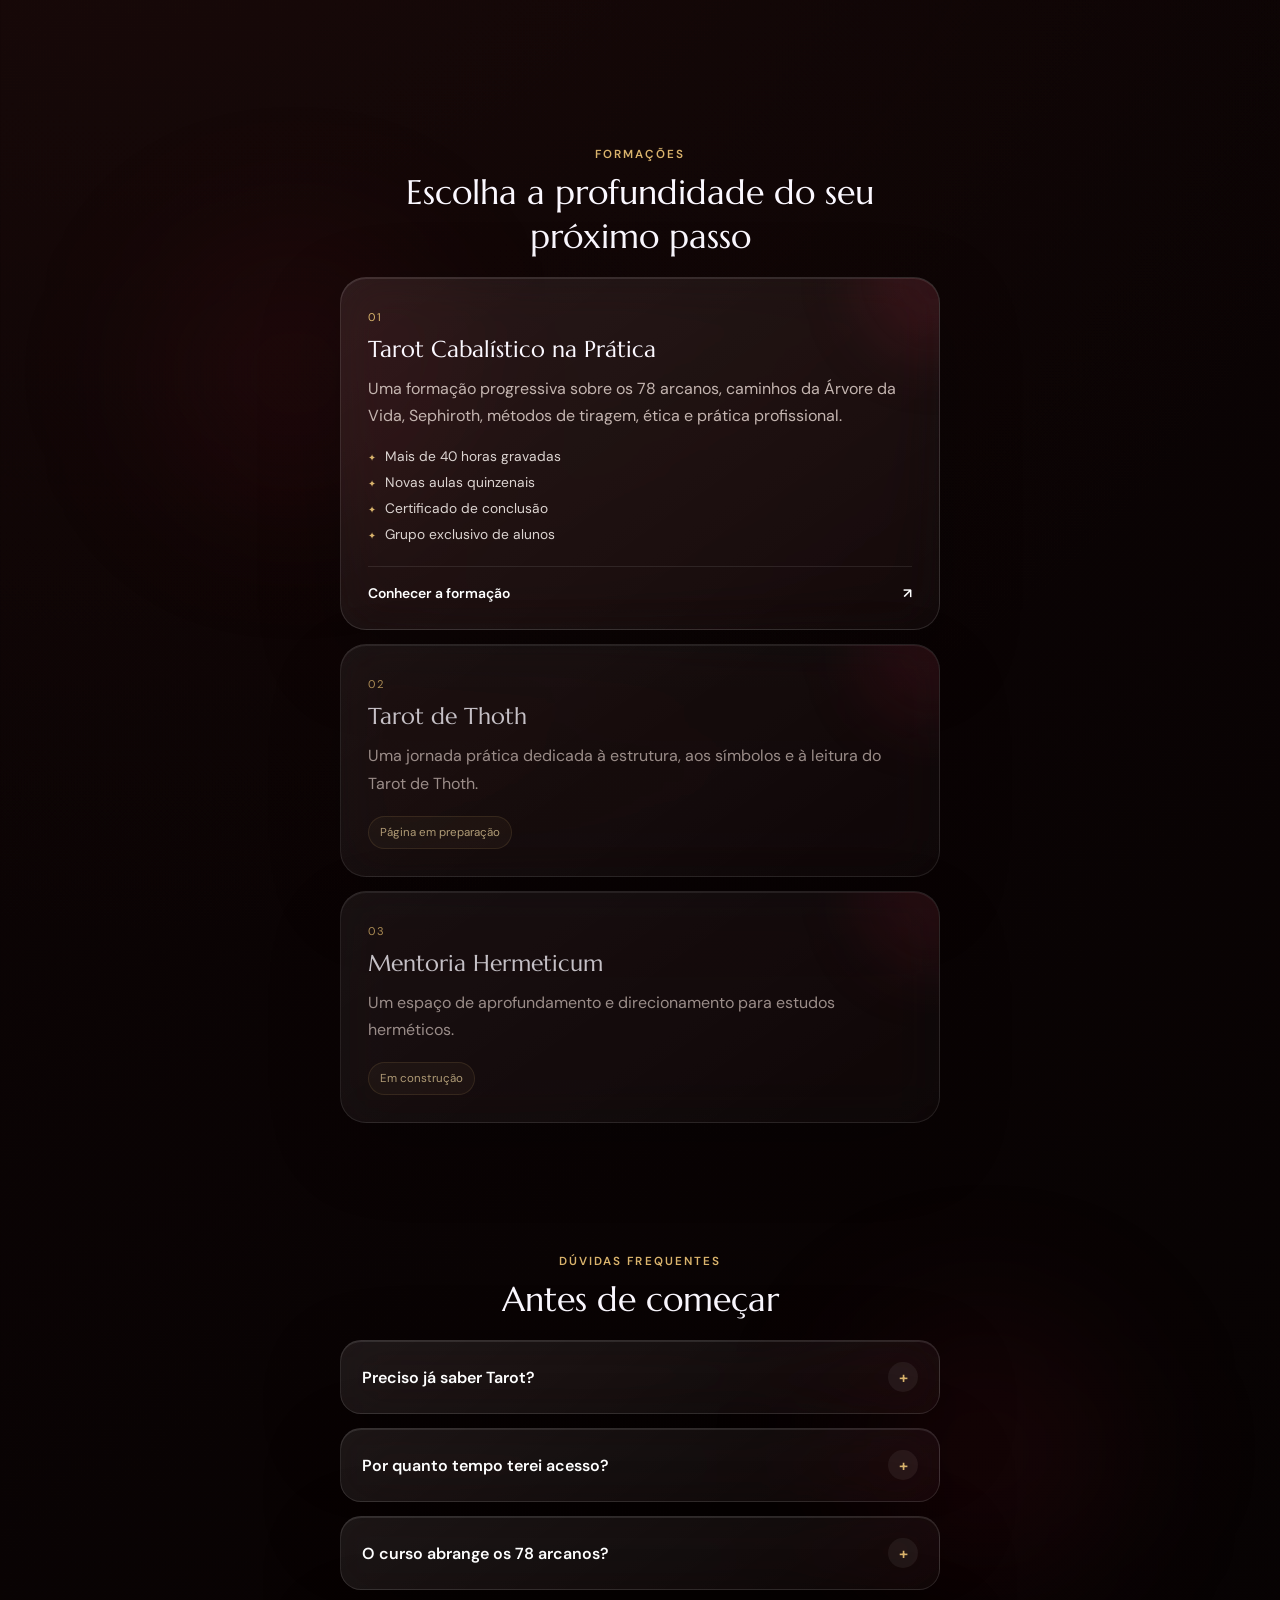
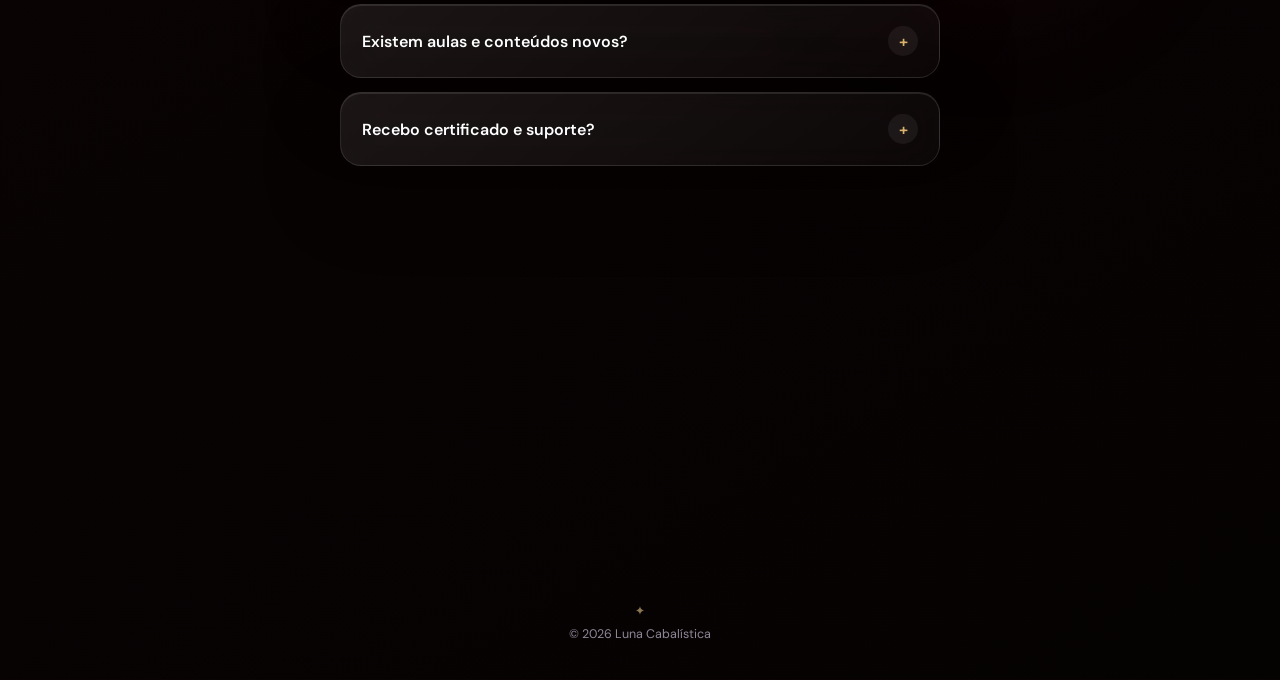
==== commit 460d079b: "Update index.html" ====
--- a/index.html
+++ b/index.html
@@ -9,6 +9,7 @@
   <meta property="og:title" content="Luna Cabalística | Cursos e formações">
   <meta property="og:description" content="Tarot, Cabala e Hermetismo com profundidade, método e aplicação prática.">
   <title>Luna Cabalística</title>
+  <link rel="icon" type="image/svg+xml" href="data:image/svg+xml,%3Csvg xmlns='http://www.w3.org/2000/svg' viewBox='0 0 64 64'%3E%3Crect width='64' height='64' rx='18' fill='%23660812'/%3E%3Ccircle cx='32' cy='32' r='22' fill='none' stroke='%23b68445' stroke-width='2'/%3E%3Cpath d='M19 20v25h16M36 20v25l10-8' fill='none' stroke='%23f2e5d3' stroke-width='4' stroke-linecap='round' stroke-linejoin='round'/%3E%3C/svg%3E">
   <link rel="preconnect" href="https://fonts.googleapis.com">
   <link rel="preconnect" href="https://fonts.gstatic.com" crossorigin>
   <link href="https://fonts.googleapis.com/css2?family=DM+Sans:wght@400;500;600;700&family=Marcellus&display=swap" rel="stylesheet">
@@ -37,35 +38,29 @@
 <body>
   <div class="ambient ambient-one" aria-hidden="true"></div>
   <div class="ambient ambient-two" aria-hidden="true"></div>
-  <div class="tree-background" aria-hidden="true">
+  <div class="tree-background brand-parallax" aria-hidden="true">
     <div class="tree-halo"></div>
-    <svg viewBox="0 0 320 540" focusable="false">
-      <g class="tree-lines">
-        <path d="M160 35 82 115h156L160 35v225M82 115v88h156v-88M82 115l78 145 78-145M82 203l78 57 78-57M82 203v132h156V203M82 335l78-75 78 75-78 76-78-76M160 260v151m0 0v94M82 335l78 170 78-170"/>
-      </g>
-      <g class="tree-nodes">
-        <circle cx="160" cy="35" r="17"/>
-        <circle cx="82" cy="115" r="17"/>
-        <circle cx="238" cy="115" r="17"/>
-        <circle cx="82" cy="203" r="17"/>
-        <circle cx="238" cy="203" r="17"/>
-        <circle cx="160" cy="260" r="19"/>
-        <circle cx="82" cy="335" r="17"/>
-        <circle cx="238" cy="335" r="17"/>
-        <circle cx="160" cy="411" r="17"/>
-        <circle cx="160" cy="505" r="17"/>
-      </g>
-    </svg>
+    <img src="assets/brand/arvore-da-vida.webp" alt="" width="420" height="420">
   </div>
   <div class="background-sparkles" aria-hidden="true">
     <i></i><i></i><i></i><i></i><i></i><i></i>
   </div>
   <div class="noise" aria-hidden="true"></div>
 
+  <nav class="glass-dock" aria-label="Navegação da página">
+    <a href="#inicio" aria-label="Voltar ao início" class="is-current"><span>✦</span><small>Início</small></a>
+    <a href="#luna" aria-label="Conhecer Luna"><img src="assets/brand/sol.webp" alt=""><small>Luna</small></a>
+    <a href="#formacoes" aria-label="Ver formações"><img src="assets/brand/arvore-da-vida.webp" alt=""><small>Formações</small></a>
+    <a href="#faq" aria-label="Ver dúvidas frequentes"><img src="assets/brand/olho-de-horus.webp" alt=""><small>FAQ</small></a>
+  </nav>
+
   <main class="page-shell" id="topo">
-    <section class="profile" aria-labelledby="page-title">
+    <section class="profile" id="inicio" aria-labelledby="page-title">
+      <div class="brand-seal" aria-hidden="true">
+        <img src="assets/brand/arvore-da-vida.webp" alt="" width="420" height="420">
+      </div>
       <div class="avatar" aria-hidden="true">
-        <span>LC</span>
+        <img src="assets/roberta-luna.webp" alt="" width="853" height="1280">
         <i></i>
       </div>
 
@@ -75,6 +70,16 @@
         Conhecimento profundo transformado em prática para quem deseja
         compreender os símbolos e desenvolver uma leitura consciente.
       </p>
+
+      <div class="lotus-divider" aria-hidden="true">
+        <span></span>
+        <svg viewBox="0 0 64 34">
+          <path d="M32 29C17 22 17 10 32 3c15 7 15 19 0 26Z"></path>
+          <path d="M30 29C16 29 8 22 8 12c13 1 20 7 22 17Zm4 0c14 0 22-7 22-17-13 1-20 7-22 17Z"></path>
+          <path d="M25 29C14 32 6 28 3 21c9-3 17 0 22 8Zm14 0c11 3 19-1 22-8-9-3-17 0-22 8Z"></path>
+        </svg>
+        <span></span>
+      </div>
 
       <nav class="social-row" aria-label="Redes sociais">
         <a class="social-button" href="https://instagram.com/" target="_blank" rel="noopener noreferrer">
@@ -101,22 +106,22 @@
 
       <div class="link-list">
         <a class="glass-link glass-link-hero featured" href="./tarot-cabalistico/">
-          <span class="link-icon">✦</span>
+          <span class="link-icon"><img src="assets/brand/arvore-da-vida.webp" alt=""></span>
           <span class="link-copy"><strong>Tarot Cabalístico na Prática</strong><small>Formação completa • mais de 40h de aulas progressivas</small></span>
           <span class="link-arrow" aria-hidden="true">↗</span>
         </a>
         <a class="glass-link" href="#" data-placeholder="true">
-          <span class="link-icon">△</span>
+          <span class="link-icon"><img src="assets/brand/portal-hermetico.webp" alt=""></span>
           <span class="link-copy"><strong>Tarot de Thoth</strong><small>Curso prático</small></span>
           <span class="link-arrow" aria-hidden="true">↗</span>
         </a>
         <a class="glass-link" href="#" data-placeholder="true">
-          <span class="link-icon">✧</span>
+          <span class="link-icon"><img src="assets/brand/ouroboros.webp" alt=""></span>
           <span class="link-copy"><strong>Mentoria Hermeticum</strong><small>Em construção</small></span>
           <span class="link-arrow" aria-hidden="true">↗</span>
         </a>
         <a class="glass-link glass-link-gold" href="#" data-placeholder="true">
-          <span class="link-icon">☷</span>
+          <span class="link-icon"><img src="assets/brand/olho-de-horus.webp" alt=""></span>
           <span class="link-copy"><strong>Manual Prático de Tarot Cabalístico</strong><small>Material digital para consulta</small></span>
           <span class="link-arrow" aria-hidden="true">↗</span>
         </a>
@@ -133,6 +138,7 @@
     </section>
 
     <section class="content-section about-section reveal" id="luna">
+      <img class="section-symbol symbol-sun brand-parallax" src="assets/brand/sol.webp" alt="" aria-hidden="true">
       <div class="section-heading">
         <span class="section-kicker">Sua mentora</span>
         <h2>Conhecimento profundo, traduzido para a prática.</h2>
@@ -141,7 +147,7 @@
       <div class="mentor-card glass-panel">
         <figure class="mentor-photo-wrap">
           <img
-            src="assets/roberta-luna.png"
+            src="assets/roberta-luna.webp"
             alt="Roberta Luna segurando uma carta de Tarot em um ambiente iluminado por velas"
             class="mentor-photo"
             width="853"
@@ -163,6 +169,7 @@
     </section>
 
     <section class="content-section reveal" id="depoimentos">
+      <img class="section-symbol symbol-right brand-parallax" src="assets/brand/ouroboros.webp" alt="" aria-hidden="true">
       <div class="section-heading">
         <span class="section-kicker">Experiências reais</span>
         <h2>O que as alunas dizem</h2>
@@ -188,6 +195,7 @@
     </section>
 
     <section class="content-section reveal" id="formacoes">
+      <img class="section-symbol brand-parallax" src="assets/brand/tetractys.webp" alt="" aria-hidden="true">
       <div class="section-heading">
         <span class="section-kicker">Formações</span>
         <h2>Escolha a profundidade do seu próximo passo</h2>
@@ -219,6 +227,7 @@
     </section>
 
     <section class="content-section reveal" id="faq">
+      <img class="section-symbol symbol-right brand-parallax" src="assets/brand/olho-de-horus.webp" alt="" aria-hidden="true">
       <div class="section-heading">
         <span class="section-kicker">Dúvidas frequentes</span>
         <h2>Antes de começar</h2>
@@ -234,6 +243,7 @@
     </section>
 
     <section class="closing-card glass-panel reveal">
+      <img class="closing-symbol" src="assets/brand/lua.webp" alt="" aria-hidden="true">
       <span class="section-kicker">Comece por onde faz sentido</span>
       <h2>Seu estudo pode ganhar mais clareza, estrutura e direção.</h2>
       <a href="#topo" class="closing-button">Explorar as formações</a>
--- a/style.css
+++ b/style.css
@@ -381,40 +381,61 @@
   border-radius: 30px;
 }
 
-.mentor-photo-placeholder {
+.mentor-photo-wrap {
   position: relative;
-  display: grid;
-  place-items: center;
   min-height: 360px;
   overflow: hidden;
-  color: rgba(255,255,255,0.82);
+  margin: 0;
+  background: #0b0505;
+}
+
+.mentor-photo-wrap::before {
+  content: "";
+  position: absolute;
+  inset: 0;
+  z-index: 1;
   background:
-    radial-gradient(circle at 50% 35%, rgba(217,179,108,0.2), transparent 28%),
-    radial-gradient(circle at 50% 100%, rgba(167,31,56,0.38), transparent 58%),
-    linear-gradient(155deg, #18080b, #080304);
-}
-
-.mentor-photo-placeholder::after {
+    linear-gradient(180deg, transparent 55%, rgba(7,2,3,0.72) 100%),
+    radial-gradient(circle at 50% 20%, transparent 35%, rgba(7,2,3,0.16) 100%);
+  pointer-events: none;
+}
+
+.mentor-photo-wrap::after {
   content: "";
   position: absolute;
-  inset: 18px;
-  border: 1px solid rgba(217,179,108,0.14);
-  border-radius: 22px;
-}
-
-.mentor-photo-placeholder span {
-  font-family: "Marcellus", serif;
-  font-size: 4rem;
-  text-shadow: 0 0 35px rgba(217,179,108,0.28);
-}
-
-.mentor-photo-placeholder small {
-  position: absolute;
-  bottom: 35px;
-  color: var(--muted);
+  inset: 17px;
+  z-index: 2;
+  border: 1px solid rgba(217,179,108,0.2);
+  border-radius: 21px;
+  box-shadow: inset 0 0 30px rgba(217,179,108,0.04);
+  pointer-events: none;
+}
+
+.mentor-photo {
+  display: block;
+  width: 100%;
+  height: clamp(410px, 68vw, 610px);
+  object-fit: cover;
+  object-position: center 35%;
+  filter: saturate(0.93) contrast(1.04) brightness(0.93);
+  transition: transform 900ms cubic-bezier(.2,.8,.2,1), filter 500ms ease;
+}
+
+.mentor-card:hover .mentor-photo {
+  transform: scale(1.025);
+  filter: saturate(1) contrast(1.04) brightness(0.98);
+}
+
+.photo-signature {
+  position: absolute;
+  right: 34px;
+  bottom: 31px;
+  z-index: 3;
+  color: rgba(255,244,226,0.78);
   font-size: 0.74rem;
   letter-spacing: 0.14em;
   text-transform: uppercase;
+  text-shadow: 0 2px 15px rgba(0,0,0,0.65);
 }
 
 .mentor-copy { padding: 30px; }
@@ -688,7 +709,9 @@
   .metric { min-height: 78px; padding: 12px 8px; }
 
   .content-section { padding-top: 82px; }
-  .mentor-photo-placeholder { min-height: 320px; }
+  .mentor-photo-wrap { min-height: 320px; }
+  .mentor-photo { height: 440px; object-position: center 32%; }
+  .photo-signature { right: 27px; bottom: 26px; font-size: 0.65rem; }
   .mentor-copy, .course-detail { padding: 23px; }
   .closing-card { margin-top: 82px; }
 
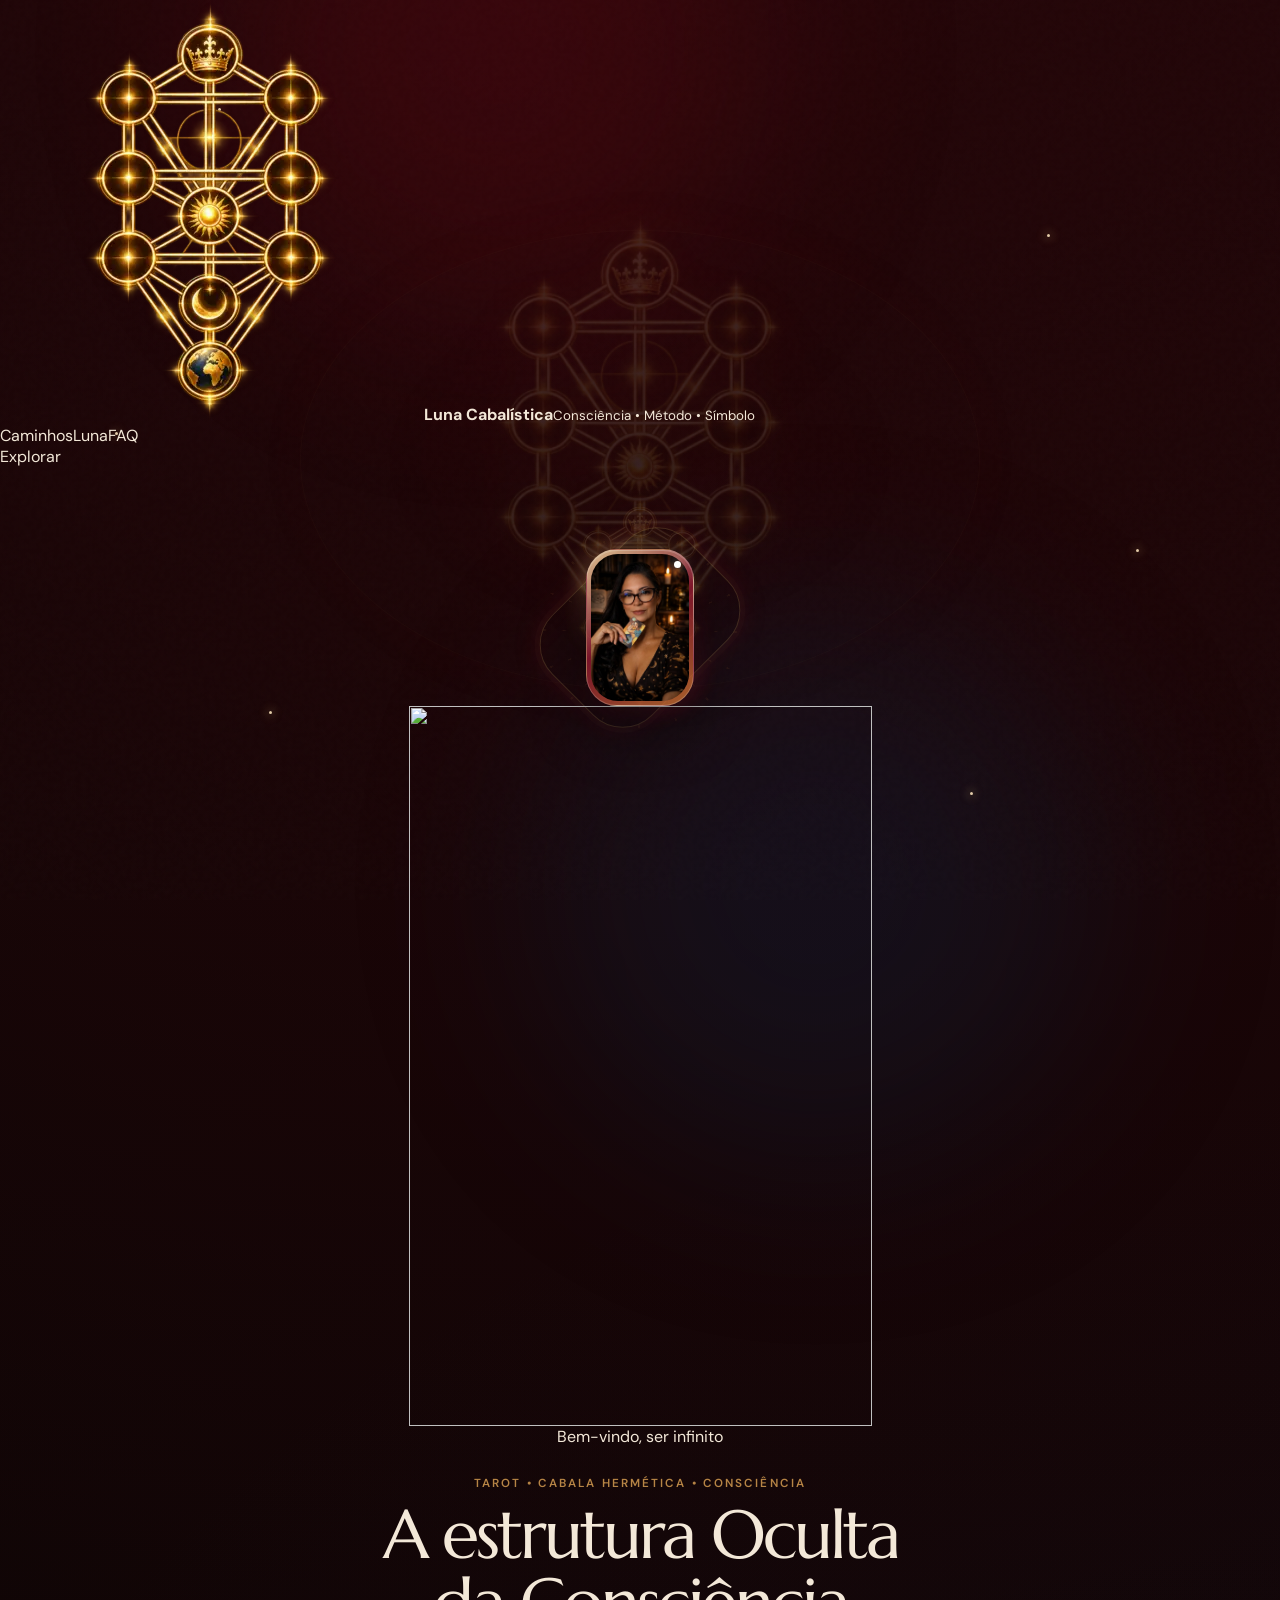
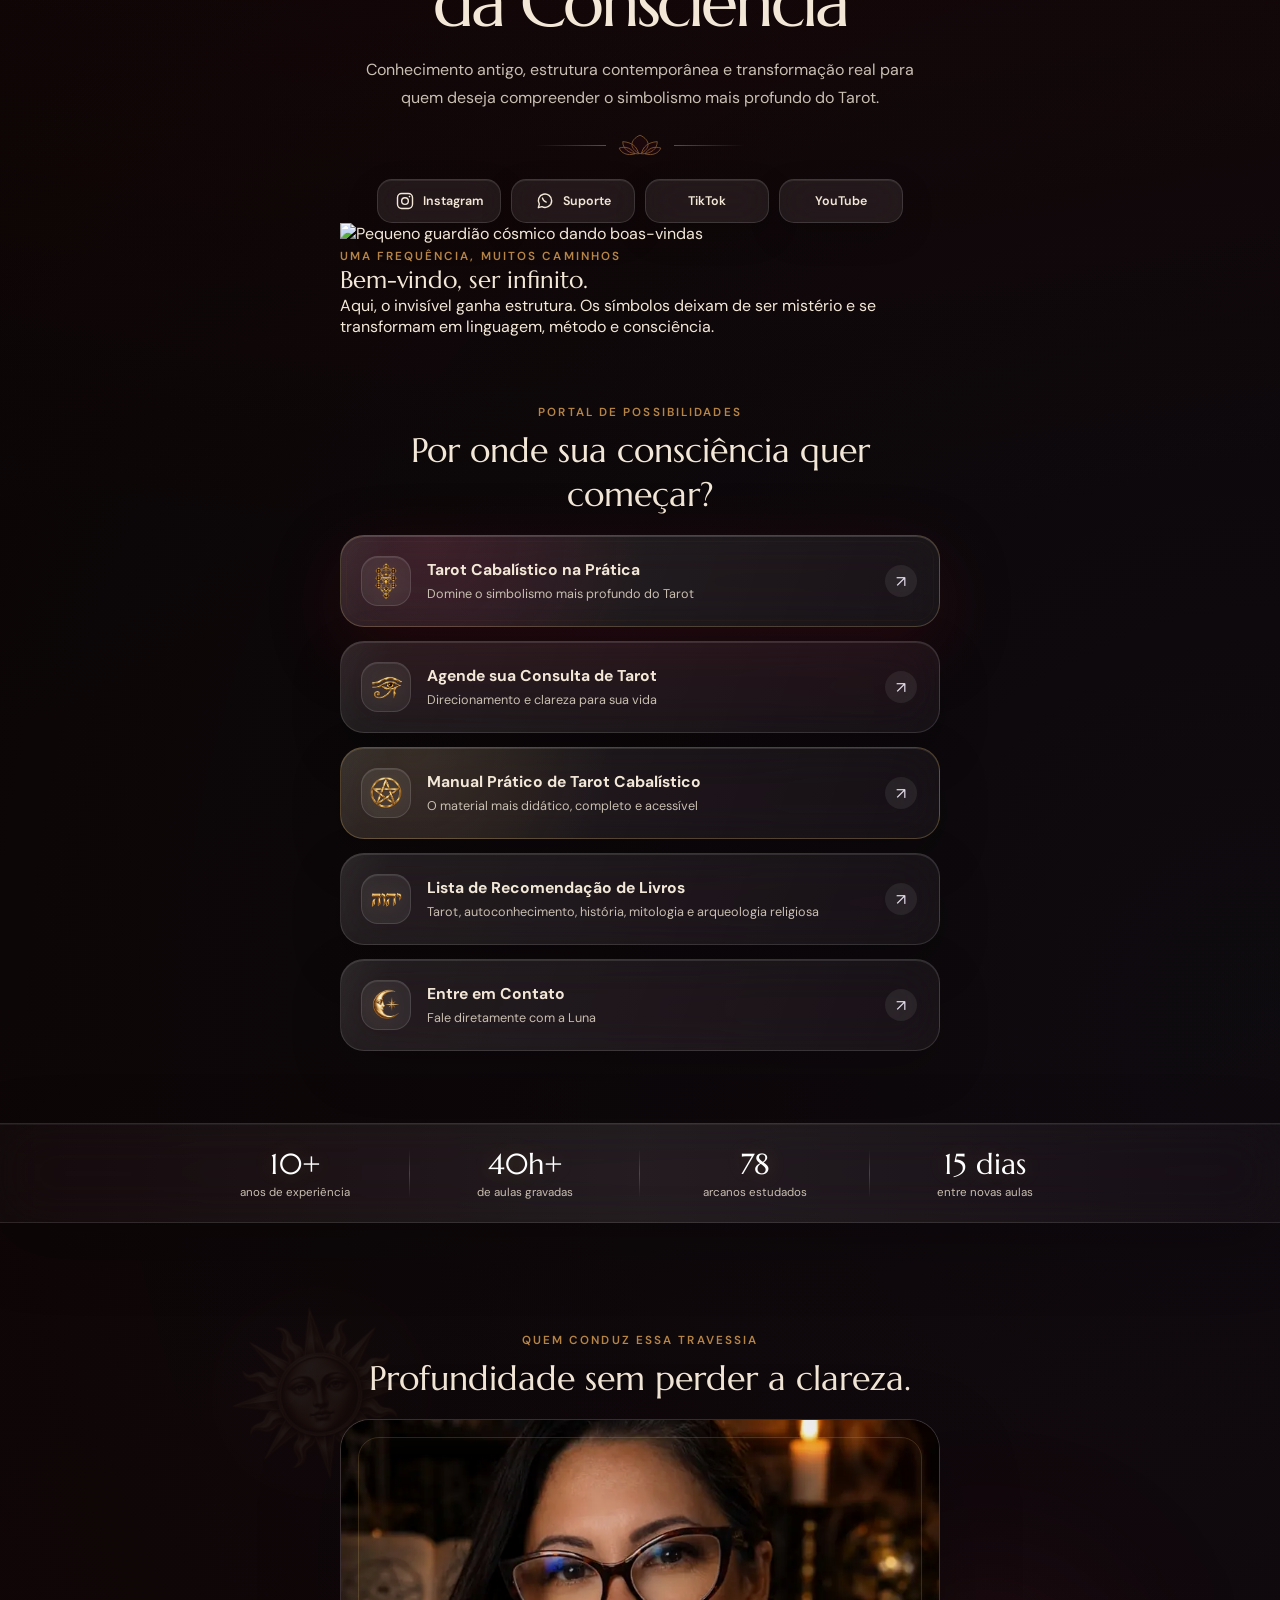
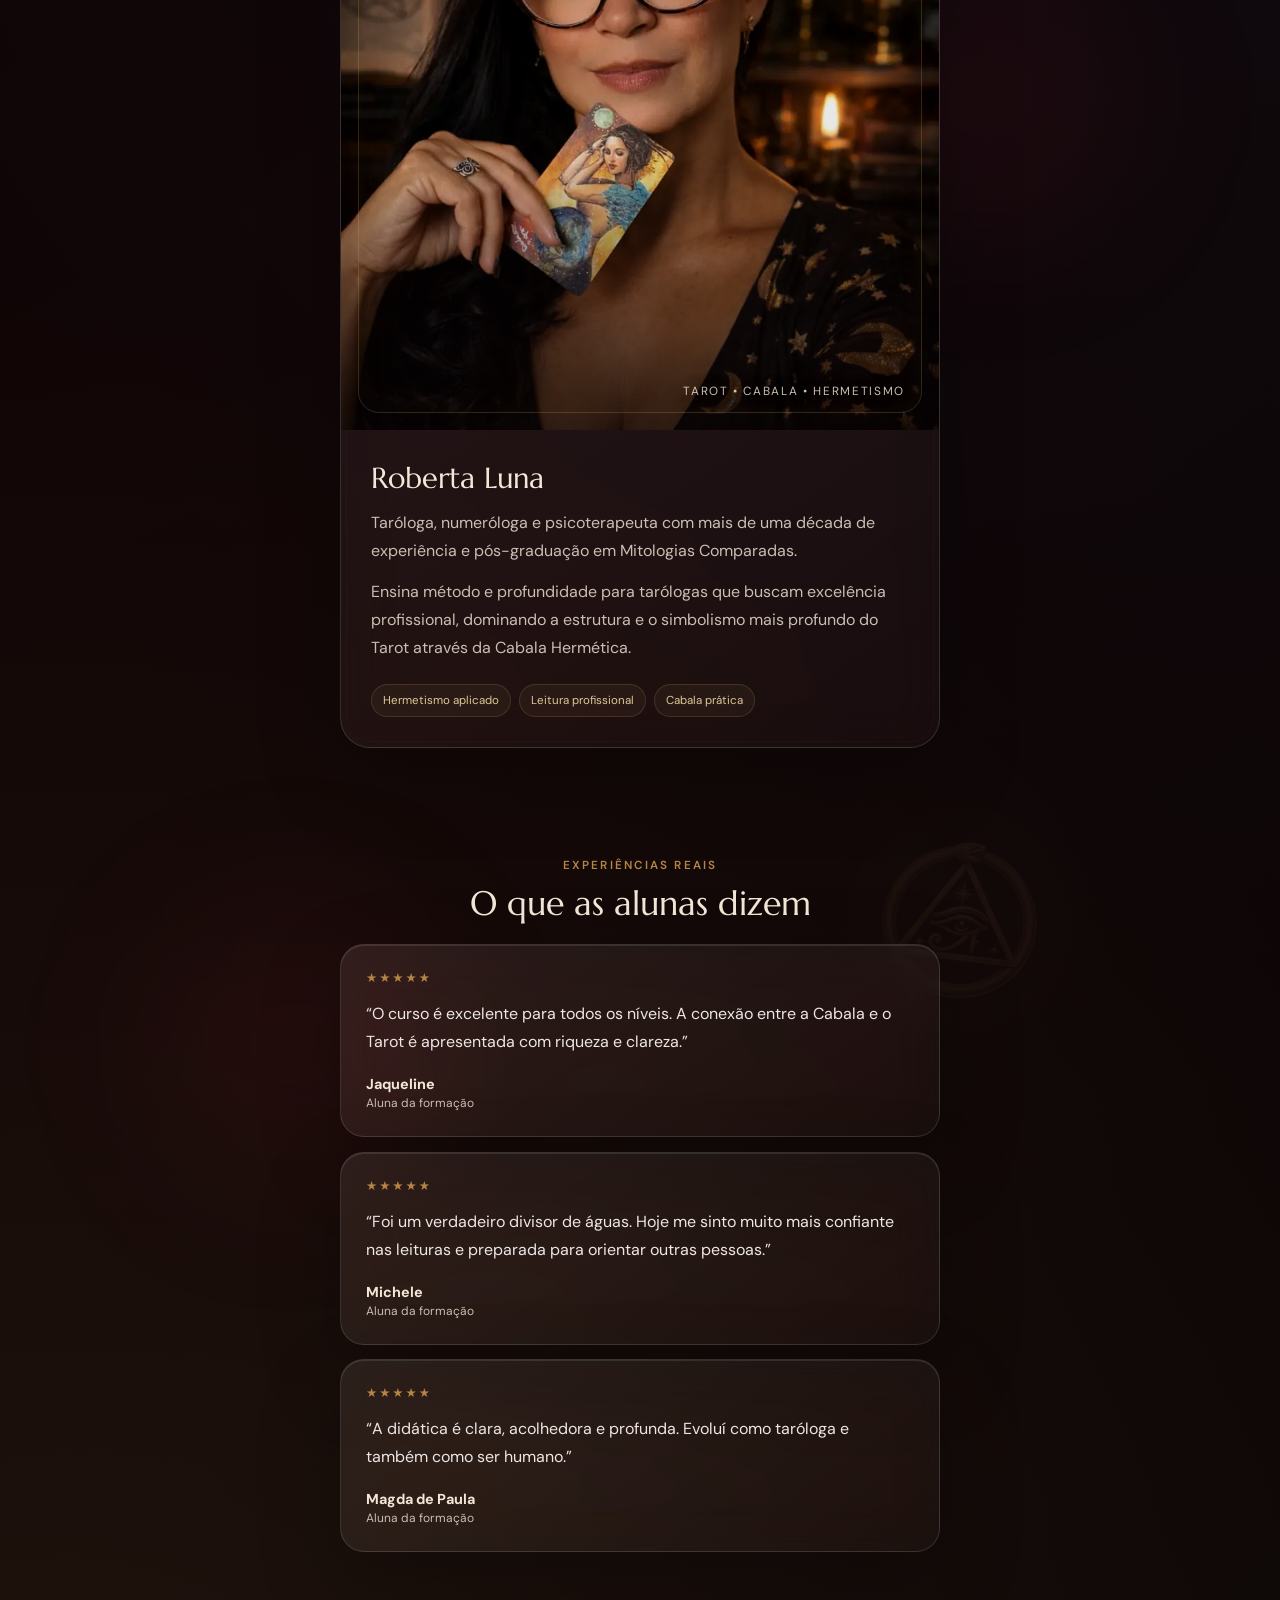
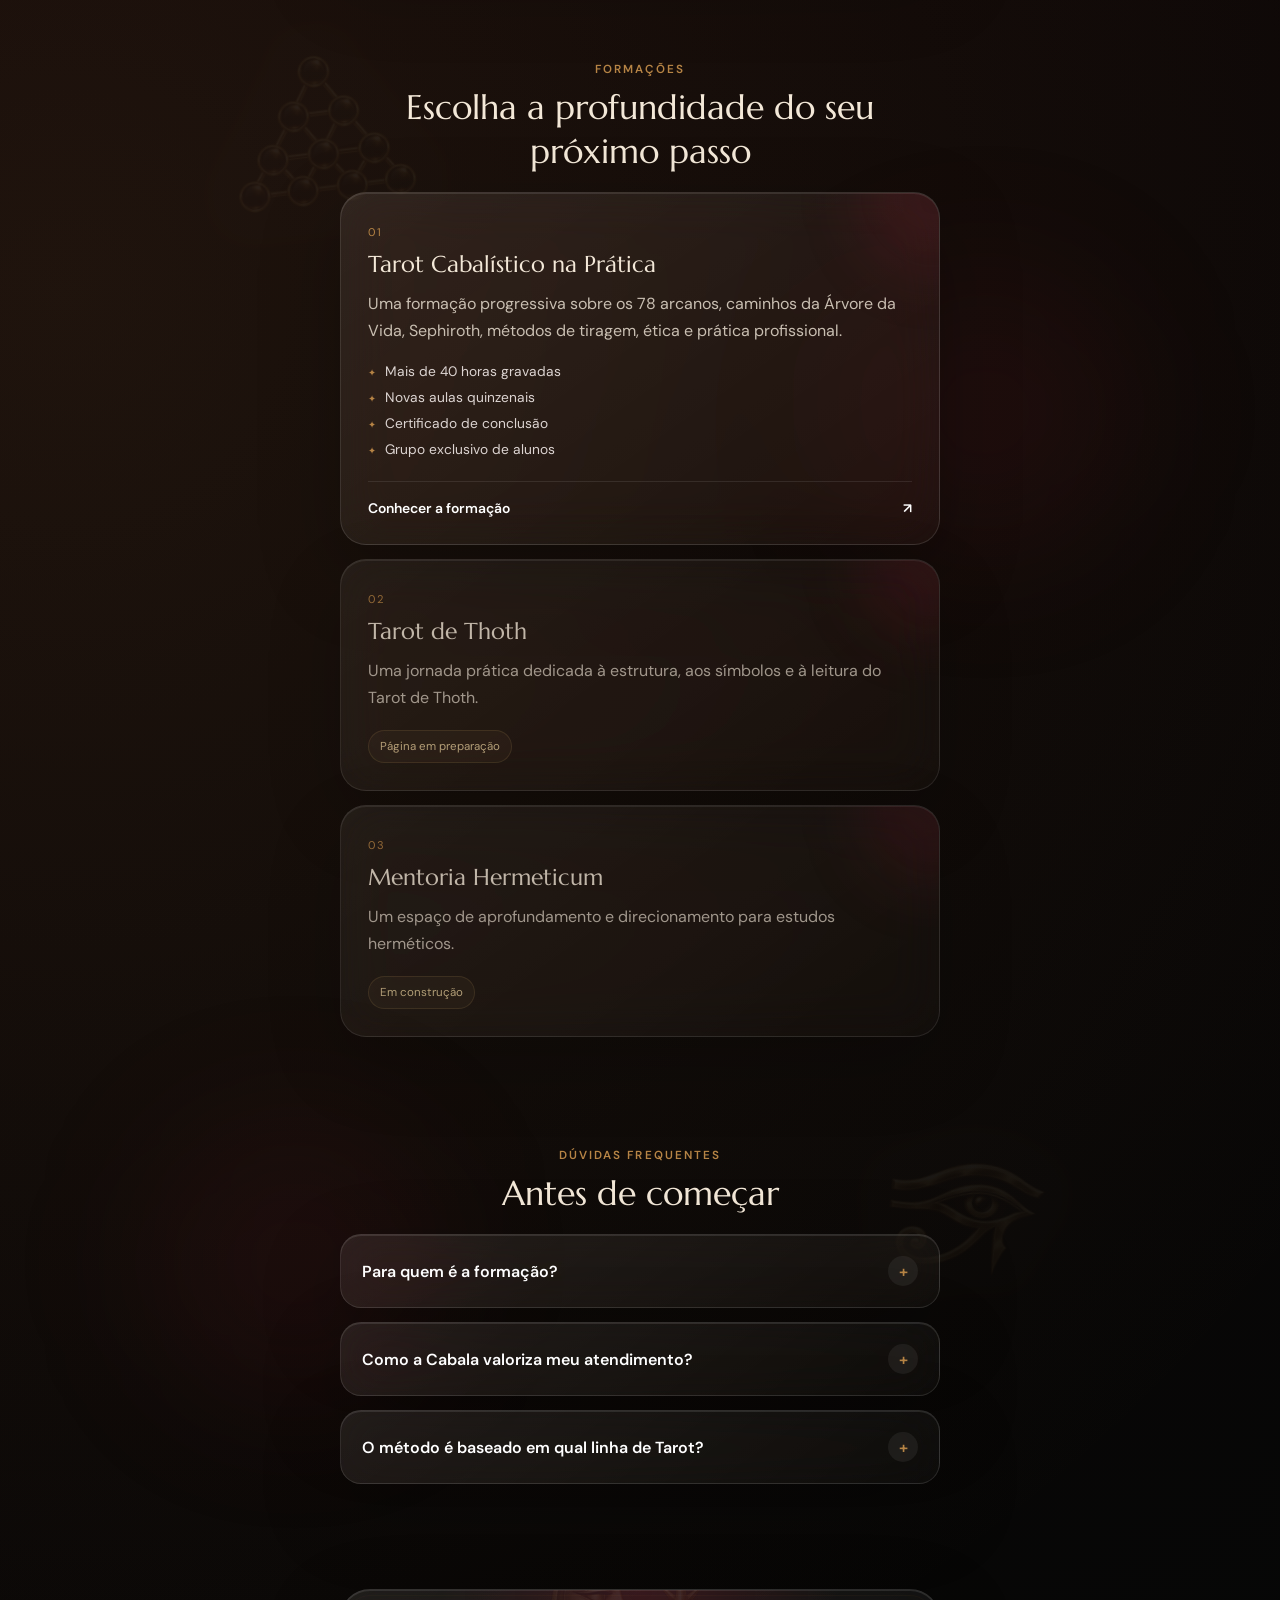
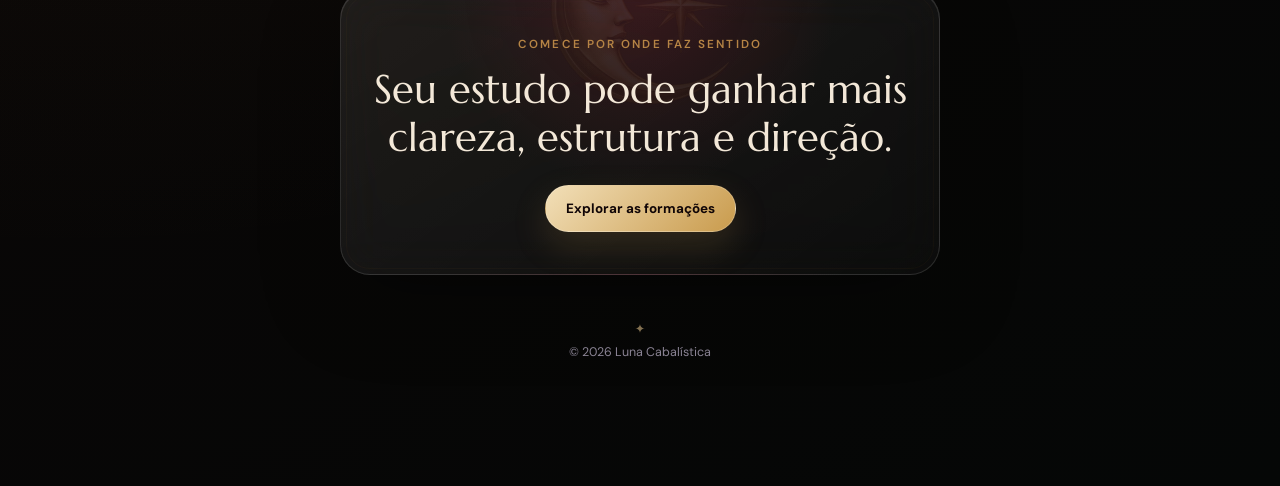
==== commit a5c7ca7c: "Update index.html" ====
--- a/index.html
+++ b/index.html
@@ -4,11 +4,11 @@
   <meta charset="UTF-8">
   <meta name="viewport" content="width=device-width, initial-scale=1.0">
   <meta name="theme-color" content="#090304">
-  <meta name="description" content="Cursos, formações e atendimentos de Luna Cabalística.">
+  <meta name="description" content="A Estrutura Oculta da Consciência: Tarot, Cabala Hermética, autoconhecimento, consultas e formações com Roberta Luna.">
   <meta property="og:type" content="website">
-  <meta property="og:title" content="Luna Cabalística | Cursos e formações">
-  <meta property="og:description" content="Tarot, Cabala e Hermetismo com profundidade, método e aplicação prática.">
-  <title>Luna Cabalística</title>
+  <meta property="og:title" content="A estrutura Oculta da Consciência | Luna Cabalística">
+  <meta property="og:description" content="Domine o simbolismo mais profundo do Tarot através da Cabala Hermética.">
+  <title>A estrutura Oculta da Consciência</title>
   <link rel="icon" type="image/svg+xml" href="data:image/svg+xml,%3Csvg xmlns='http://www.w3.org/2000/svg' viewBox='0 0 64 64'%3E%3Crect width='64' height='64' rx='18' fill='%23660812'/%3E%3Ccircle cx='32' cy='32' r='22' fill='none' stroke='%23b68445' stroke-width='2'/%3E%3Cpath d='M19 20v25h16M36 20v25l10-8' fill='none' stroke='%23f2e5d3' stroke-width='4' stroke-linecap='round' stroke-linejoin='round'/%3E%3C/svg%3E">
   <link rel="preconnect" href="https://fonts.googleapis.com">
   <link rel="preconnect" href="https://fonts.gstatic.com" crossorigin>
@@ -47,12 +47,14 @@
   </div>
   <div class="noise" aria-hidden="true"></div>
 
-  <nav class="glass-dock" aria-label="Navegação da página">
-    <a href="#inicio" aria-label="Voltar ao início" class="is-current"><span>✦</span><small>Início</small></a>
-    <a href="#luna" aria-label="Conhecer Luna"><img src="assets/brand/sol.webp" alt=""><small>Luna</small></a>
-    <a href="#formacoes" aria-label="Ver formações"><img src="assets/brand/arvore-da-vida.webp" alt=""><small>Formações</small></a>
-    <a href="#faq" aria-label="Ver dúvidas frequentes"><img src="assets/brand/olho-de-horus.webp" alt=""><small>FAQ</small></a>
-  </nav>
+  <header class="site-header">
+    <a class="header-brand" href="#inicio" aria-label="Luna Cabalística — início">
+      <img src="assets/brand/arvore-da-vida.webp" alt="" width="420" height="420">
+      <span><strong>Luna Cabalística</strong><small>Consciência • Método • Símbolo</small></span>
+    </a>
+    <nav aria-label="Navegação principal"><a href="#caminhos">Caminhos</a><a href="#luna">Luna</a><a href="#faq">FAQ</a></nav>
+    <a class="header-cta" href="#caminhos">Explorar</a>
+  </header>
 
   <main class="page-shell" id="topo">
     <section class="profile" id="inicio" aria-labelledby="page-title">
@@ -64,11 +66,13 @@
         <i></i>
       </div>
 
-      <p class="eyebrow">Tarot • Cabala • Hermetismo</p>
-      <h1 id="page-title">Luna Cabalística</h1>
+      <img class="cosmic-guardian cosmic-guardian-hero" src="assets/guardiao-cosmico.webp" alt="" aria-hidden="true" width="463" height="720">
+      <p class="welcome-line"><span></span>Bem-vindo, ser infinito<span></span></p>
+      <p class="eyebrow">Tarot • Cabala Hermética • Consciência</p>
+      <h1 id="page-title">A estrutura Oculta<br>da Consciência</h1>
       <p class="bio">
-        Conhecimento profundo transformado em prática para quem deseja
-        compreender os símbolos e desenvolver uma leitura consciente.
+        Conhecimento antigo, estrutura contemporânea e transformação real
+        para quem deseja compreender o simbolismo mais profundo do Tarot.
       </p>
 
       <div class="lotus-divider" aria-hidden="true">
@@ -82,50 +86,62 @@
       </div>
 
       <nav class="social-row" aria-label="Redes sociais">
-        <a class="social-button" href="https://instagram.com/" target="_blank" rel="noopener noreferrer">
+        <a class="social-button" href="https://www.instagram.com/lunacabalistica/" target="_blank" rel="noopener noreferrer">
           <svg viewBox="0 0 24 24" aria-hidden="true">
             <rect x="3" y="3" width="18" height="18" rx="5"></rect>
             <circle cx="12" cy="12" r="4"></circle>
             <circle class="fill" cx="17.4" cy="6.7" r="1"></circle>
           </svg><span>Instagram</span>
         </a>
-        <a class="social-button" href="https://wa.me/5521969960046" target="_blank" rel="noopener noreferrer">
+        <a class="social-button" href="https://wa.me/message/3XYHMSYQ3ESUO1" target="_blank" rel="noopener noreferrer">
           <svg viewBox="0 0 24 24" aria-hidden="true">
             <path d="M20 11.7a8 8 0 0 1-11.7 7.1L4 20l1.2-4.2A8 8 0 1 1 20 11.7Z"></path>
             <path d="M9 8.5c.5 2.3 2.2 4 4.5 4.8"></path>
           </svg><span>Suporte</span>
         </a>
+        <a class="social-button" href="https://www.tiktok.com/@lunacabalistica" target="_blank" rel="noopener noreferrer"><span>TikTok</span></a>
+        <a class="social-button" href="https://www.youtube.com/@lunacabalistica" target="_blank" rel="noopener noreferrer"><span>YouTube</span></a>
       </nav>
     </section>
 
-    <section class="links-section" aria-labelledby="links-title">
-      <div class="section-heading">
-        <span class="section-kicker">Explore</span>
-        <h2 id="links-title">Escolha o seu caminho</h2>
+    <section class="links-section" id="caminhos" aria-labelledby="links-title">
+      <div class="section-heading">
+        <span class="section-kicker">Portal de possibilidades</span>
+        <h2 id="links-title">Por onde sua consciência quer começar?</h2>
       </div>
 
       <div class="link-list">
-        <a class="glass-link glass-link-hero featured" href="./tarot-cabalistico/">
+        <a class="glass-link glass-link-hero featured" href="https://lunacabalistica.com.br/" target="_blank" rel="noopener noreferrer">
           <span class="link-icon"><img src="assets/brand/arvore-da-vida.webp" alt=""></span>
-          <span class="link-copy"><strong>Tarot Cabalístico na Prática</strong><small>Formação completa • mais de 40h de aulas progressivas</small></span>
-          <span class="link-arrow" aria-hidden="true">↗</span>
-        </a>
-        <a class="glass-link" href="#" data-placeholder="true">
-          <span class="link-icon"><img src="assets/brand/portal-hermetico.webp" alt=""></span>
-          <span class="link-copy"><strong>Tarot de Thoth</strong><small>Curso prático</small></span>
-          <span class="link-arrow" aria-hidden="true">↗</span>
-        </a>
-        <a class="glass-link" href="#" data-placeholder="true">
-          <span class="link-icon"><img src="assets/brand/ouroboros.webp" alt=""></span>
-          <span class="link-copy"><strong>Mentoria Hermeticum</strong><small>Em construção</small></span>
-          <span class="link-arrow" aria-hidden="true">↗</span>
-        </a>
-        <a class="glass-link glass-link-gold" href="#" data-placeholder="true">
+          <span class="link-copy"><strong>Tarot Cabalístico na Prática</strong><small>Domine o simbolismo mais profundo do Tarot</small></span>
+          <span class="link-arrow" aria-hidden="true">↗</span>
+        </a>
+        <a class="glass-link" href="https://lunacabalistica.my.canva.site/tarot" target="_blank" rel="noopener noreferrer">
           <span class="link-icon"><img src="assets/brand/olho-de-horus.webp" alt=""></span>
-          <span class="link-copy"><strong>Manual Prático de Tarot Cabalístico</strong><small>Material digital para consulta</small></span>
-          <span class="link-arrow" aria-hidden="true">↗</span>
-        </a>
-      </div>
+          <span class="link-copy"><strong>Agende sua Consulta de Tarot</strong><small>Direcionamento e clareza para sua vida</small></span>
+          <span class="link-arrow" aria-hidden="true">↗</span>
+        </a>
+        <a class="glass-link glass-link-gold" href="https://go.hotmart.com/B105989098S" target="_blank" rel="noopener noreferrer">
+          <span class="link-icon"><img src="assets/brand/pentagrama.webp" alt=""></span>
+          <span class="link-copy"><strong>Manual Prático de Tarot Cabalístico</strong><small>O material mais didático, completo e acessível</small></span>
+          <span class="link-arrow" aria-hidden="true">↗</span>
+        </a>
+        <a class="glass-link" href="https://www.amazon.com.br/hz/wishlist/ls/1VTBT223ID0B5?&amp;linkCode=ll2&amp;tag=robertacava0d-20&amp;linkId=7e3a1b391d566d05490d319877d5fe3b&amp;ref_=as_li_ss_tl" target="_blank" rel="noopener noreferrer">
+          <span class="link-icon"><img src="assets/brand/tetragrammaton.webp" alt=""></span>
+          <span class="link-copy"><strong>Lista de Recomendação de Livros</strong><small>Tarot, autoconhecimento, história, mitologia e arqueologia religiosa</small></span>
+          <span class="link-arrow" aria-hidden="true">↗</span>
+        </a>
+        <a class="glass-link" href="https://wa.me/message/3XYHMSYQ3ESUO1" target="_blank" rel="noopener noreferrer">
+          <span class="link-icon"><img src="assets/brand/lua.webp" alt=""></span>
+          <span class="link-copy"><strong>Entre em Contato</strong><small>Fale diretamente com a Luna</small></span>
+          <span class="link-arrow" aria-hidden="true">↗</span>
+        </a>
+      </div>
+    </section>
+
+    <section class="cosmic-message reveal" aria-label="Saudação da Luna">
+      <img src="assets/guardiao-cosmico.webp" alt="Pequeno guardião cósmico dando boas-vindas" width="463" height="720">
+      <div><span class="section-kicker">Uma frequência, muitos caminhos</span><h2>Bem-vindo, ser infinito.</h2><p>Aqui, o invisível ganha estrutura. Os símbolos deixam de ser mistério e se transformam em linguagem, método e consciência.</p></div>
     </section>
 
     <section class="metrics-strip full-bleed reveal" aria-label="Números da formação">
@@ -137,11 +153,11 @@
       </div>
     </section>
 
-    <section class="content-section about-section reveal" id="luna">
+    <section class="content-section about-section paper-section reveal" id="luna">
       <img class="section-symbol symbol-sun brand-parallax" src="assets/brand/sol.webp" alt="" aria-hidden="true">
       <div class="section-heading">
-        <span class="section-kicker">Sua mentora</span>
-        <h2>Conhecimento profundo, traduzido para a prática.</h2>
+        <span class="section-kicker">Quem conduz essa travessia</span>
+        <h2>Profundidade sem perder a clareza.</h2>
       </div>
 
       <div class="mentor-card glass-panel">
@@ -159,8 +175,8 @@
         </figure>
         <div class="mentor-copy">
           <h3>Roberta Luna</h3>
-          <p>Psicoterapeuta, taróloga e numeróloga cabalista há mais de 10 anos.</p>
-          <p>Reuniu seu estudo de Hermetismo e a fundamentação de grandes mestres de ordens iniciáticas em um método prático, estruturado e consciente para o Tarot.</p>
+          <p>Taróloga, numeróloga e psicoterapeuta com mais de uma década de experiência e pós-graduação em Mitologias Comparadas.</p>
+          <p>Ensina método e profundidade para tarólogas que buscam excelência profissional, dominando a estrutura e o simbolismo mais profundo do Tarot através da Cabala Hermética.</p>
           <div class="mentor-tags">
             <span>Hermetismo aplicado</span><span>Leitura profissional</span><span>Cabala prática</span>
           </div>
@@ -207,7 +223,7 @@
           <h3>Tarot Cabalístico na Prática</h3>
           <p>Uma formação progressiva sobre os 78 arcanos, caminhos da Árvore da Vida, Sephiroth, métodos de tiragem, ética e prática profissional.</p>
           <ul><li>Mais de 40 horas gravadas</li><li>Novas aulas quinzenais</li><li>Certificado de conclusão</li><li>Grupo exclusivo de alunos</li></ul>
-          <a href="./tarot-cabalistico/">Conhecer a formação <span>↗</span></a>
+          <a href="https://lunacabalistica.com.br/" target="_blank" rel="noopener noreferrer">Conhecer a formação <span>↗</span></a>
         </article>
 
         <article class="course-detail glass-panel muted-course">
@@ -234,11 +250,9 @@
       </div>
 
       <div class="faq-list">
-        <details class="faq-item glass-panel"><summary>Preciso já saber Tarot?</summary><p>Não. A formação recebe tanto iniciantes quanto pessoas que já leem Tarot e querem desenvolver mais estrutura e profundidade.</p></details>
-        <details class="faq-item glass-panel"><summary>Por quanto tempo terei acesso?</summary><p>O acesso ao material gravado é vitalício, permitindo estudar e rever as aulas no seu próprio ritmo.</p></details>
-        <details class="faq-item glass-panel"><summary>O curso abrange os 78 arcanos?</summary><p>Sim. A metodologia percorre Arcanos Maiores, Arcanos Menores, cartas da corte e suas correspondências cabalísticas.</p></details>
-        <details class="faq-item glass-panel"><summary>Existem aulas e conteúdos novos?</summary><p>Sim. A formação é progressiva e recebe uma nova aula de aprofundamento com mais de uma hora a cada quinze dias.</p></details>
-        <details class="faq-item glass-panel"><summary>Recebo certificado e suporte?</summary><p>Sim. Há certificado ao final do curso e um grupo exclusivo de alunos para interação e comunicados.</p></details>
+        <details class="faq-item glass-panel"><summary>Para quem é a formação?</summary><p>Para quem quer aprender profundamente sem passar anos no raso; para quem já atua e sente falta de estrutura técnica e segurança; e para profissionais que desejam conhecer o simbolismo da Cabala Hermética.</p></details>
+        <details class="faq-item glass-panel"><summary>Como a Cabala valoriza meu atendimento?</summary><p>Ao dominar o simbolismo cabalístico, suas leituras entregam respostas mais precisas e fortalecem seu posicionamento. Você se torna uma autoridade técnica — e o mercado reconhece a precisão.</p></details>
+        <details class="faq-item glass-panel"><summary>O método é baseado em qual linha de Tarot?</summary><p>A estrutura ensinada fundamenta os grandes tarôs ligados ao sistema da Golden Dawn, como Rider-Waite-Smith e Tarot de Thoth. Compreendendo a estrutura, você lê diferentes baralhos com precisão terapêutica.</p></details>
       </div>
     </section>
 
@@ -255,7 +269,6 @@
     </footer>
   </main>
 
-  <div class="toast" role="status" aria-live="polite">Este conteúdo estará disponível em breve.</div>
   <script src="script.js"></script>
 </body>
 </html>
--- a/style.css
+++ b/style.css
@@ -1,13 +1,18 @@
 :root {
   color-scheme: dark;
-  --bg: #090304;
+  --bg: #070908;
   --surface: rgba(255, 255, 255, 0.075);
   --surface-hover: rgba(255, 255, 255, 0.115);
   --stroke: rgba(255, 255, 255, 0.13);
-  --text: #fbf8ff;
-  --muted: #c4b5b0;
-  --gold: #d9b36c;
-  --wine: #a71f38;
+  --text: #f3e8d8;
+  --muted: #c9bfb2;
+  --gold: #b68445;
+  --gold-bright: #e3bd77;
+  --wine: #660812;
+  --blue: #062b4c;
+  --charcoal: #2d302f;
+  --parchment: #efe3d0;
+  --ruby: #8a1220;
   --radius: 24px;
 }
 
@@ -26,9 +31,10 @@
   overflow-x: hidden;
   color: var(--text);
   background:
-    radial-gradient(circle at 50% -10%, rgba(174, 38, 62, 0.22), transparent 37%),
-    radial-gradient(circle at 12% 62%, rgba(123, 54, 40, 0.12), transparent 30%),
-    linear-gradient(150deg, #050202 0%, #100506 50%, #050202 100%);
+    radial-gradient(circle at 50% -10%, rgba(102, 8, 18, 0.43), transparent 38%),
+    radial-gradient(circle at 100% 38%, rgba(6, 43, 76, 0.14), transparent 35%),
+    radial-gradient(circle at 5% 74%, rgba(182, 132, 69, 0.11), transparent 30%),
+    linear-gradient(150deg, #030504 0%, #110506 48%, #050706 100%);
   font-family: "DM Sans", system-ui, sans-serif;
   -webkit-font-smoothing: antialiased;
 }
@@ -54,13 +60,13 @@
 .ambient-one {
   top: -14rem;
   left: calc(50% - 26rem);
-  background: #bb2944;
+  background: #7d0b18;
 }
 
 .ambient-two {
   right: calc(50% - 28rem);
   bottom: -16rem;
-  background: #a36432;
+  background: #07355e;
 }
 
 .tree-background {
@@ -68,23 +74,23 @@
   top: 50%;
   left: 50%;
   z-index: -2;
-  width: min(48vw, 440px);
-  aspect-ratio: 320 / 540;
+  width: min(46vw, 500px);
+  aspect-ratio: 1;
   transform: translate3d(-50%, calc(-48% + var(--parallax-y, 0px)), 0);
   pointer-events: none;
-  opacity: 0.16;
-  filter: drop-shadow(0 0 22px rgba(217, 179, 108, 0.14));
+  opacity: 0.12;
+  filter: grayscale(.12) drop-shadow(0 0 24px rgba(182, 132, 69, 0.18));
   animation: treeBreath 7s ease-in-out infinite;
   will-change: transform, opacity;
 }
 
-.tree-background svg {
+.tree-background img {
   position: relative;
   z-index: 1;
   display: block;
   width: 100%;
   height: 100%;
-  overflow: visible;
+  object-fit: contain;
 }
 
 .tree-halo {
@@ -98,21 +104,6 @@
     0 0 85px rgba(167, 31, 56, 0.16);
 }
 
-.tree-lines {
-  fill: none;
-  stroke: rgba(217, 179, 108, 0.9);
-  stroke-width: 1.25;
-  stroke-linecap: round;
-  stroke-linejoin: round;
-}
-
-.tree-nodes circle {
-  fill: rgba(19, 5, 7, 0.82);
-  stroke: rgba(236, 205, 145, 0.95);
-  stroke-width: 1.25;
-  filter: drop-shadow(0 0 7px rgba(217, 179, 108, 0.48));
-}
-
 .background-sparkles {
   position: fixed;
   inset: 0;
@@ -152,8 +143,54 @@
   width: min(100% - 32px, 560px);
   min-height: 100vh;
   margin-inline: auto;
-  padding: clamp(48px, 8vh, 90px) 0 28px;
-}
+  padding: clamp(48px, 8vh, 90px) 0 116px;
+}
+
+.glass-dock {
+  position: fixed;
+  left: 50%;
+  bottom: max(14px, env(safe-area-inset-bottom));
+  z-index: 50;
+  display: grid;
+  grid-template-columns: repeat(4, 1fr);
+  width: min(calc(100% - 28px), 390px);
+  padding: 6px;
+  border: 1px solid rgba(255,255,255,.15);
+  border-radius: 23px;
+  background: rgba(17, 10, 10, .72);
+  box-shadow: inset 0 1px rgba(255,255,255,.1), 0 16px 54px rgba(0,0,0,.48), 0 0 30px rgba(102,8,18,.12);
+  backdrop-filter: blur(24px) saturate(155%);
+  -webkit-backdrop-filter: blur(24px) saturate(155%);
+  transform: translateX(-50%);
+}
+
+.glass-dock a {
+  position: relative;
+  display: grid;
+  place-items: center;
+  gap: 2px;
+  min-height: 52px;
+  border-radius: 17px;
+  color: rgba(243,232,216,.62);
+  transition: color 180ms ease, background 180ms ease, transform 180ms ease;
+  -webkit-tap-highlight-color: transparent;
+}
+
+.glass-dock a::before {
+  content: "";
+  position: absolute;
+  inset: 0;
+  border-radius: inherit;
+  background: linear-gradient(145deg, rgba(255,255,255,.1), rgba(182,132,69,.035));
+  opacity: 0;
+  transition: opacity 180ms ease;
+}
+
+.glass-dock a.is-current { color: var(--gold-bright); }
+.glass-dock a.is-current::before { opacity: 1; }
+.glass-dock a:active { transform: scale(.95); }
+.glass-dock img, .glass-dock span { position: relative; width: 24px; height: 24px; object-fit: contain; font-size: 1rem; }
+.glass-dock small { position: relative; font-size: .61rem; font-weight: 600; letter-spacing: .03em; }
 
 .profile { order: 0; }
 .links-section { order: 1; }
@@ -166,27 +203,69 @@
 .site-footer { order: 8; }
 
 .profile {
+  position: relative;
   display: flex;
   flex-direction: column;
   align-items: center;
   text-align: center;
 }
 
+.brand-seal {
+  position: absolute;
+  top: -31px;
+  left: 50%;
+  z-index: -1;
+  width: 170px;
+  opacity: .12;
+  filter: blur(.1px) drop-shadow(0 0 22px rgba(182,132,69,.2));
+  transform: translateX(-50%) scale(1.28);
+}
+
+.brand-seal img { display: block; width: 100%; height: auto; }
+
+.profile::before {
+  content: "";
+  position: absolute;
+  top: -58px;
+  left: 50%;
+  z-index: -1;
+  width: 280px;
+  height: 280px;
+  transform: translateX(-50%);
+  border-radius: 50%;
+  background: repeating-conic-gradient(from 22.5deg, rgba(182,132,69,0.19) 0 1deg, transparent 1deg 22.5deg);
+  -webkit-mask: radial-gradient(circle, transparent 0 37%, #000 38% 38.7%, transparent 39.5% 47%, #000 48% 48.6%, transparent 49.4%);
+  mask: radial-gradient(circle, transparent 0 37%, #000 38% 38.7%, transparent 39.5% 47%, #000 48% 48.6%, transparent 49.4%);
+  opacity: 0.5;
+  filter: drop-shadow(0 0 16px rgba(217,179,108,0.16));
+  animation: mandalaDrift 35s linear infinite;
+  pointer-events: none;
+}
+
 .avatar {
   position: relative;
   display: grid;
   place-items: center;
-  width: 96px;
+  width: 108px;
   aspect-ratio: 1;
   border: 1px solid rgba(255, 255, 255, 0.2);
   border-radius: 31px;
-  background:
-    linear-gradient(145deg, rgba(255, 255, 255, 0.17), rgba(255, 255, 255, 0.045)),
-    linear-gradient(145deg, #581520, #180607);
+  padding: 4px;
+  background: linear-gradient(145deg, rgba(241,214,161,0.88), rgba(142,23,49,0.82) 48%, rgba(217,133,50,0.7));
   box-shadow: 0 22px 60px rgba(0, 0, 0, 0.45), inset 0 1px 0 rgba(255, 255, 255, 0.2);
   font-family: "Marcellus", serif;
   font-size: 1.75rem;
   letter-spacing: 0.04em;
+}
+
+.avatar img {
+  display: block;
+  width: 100%;
+  height: 100%;
+  border-radius: 27px;
+  object-fit: cover;
+  object-position: 50% 20%;
+  filter: saturate(0.94) contrast(1.04) brightness(0.96);
 }
 
 .avatar::before {
@@ -198,6 +277,17 @@
   background: linear-gradient(140deg, rgba(217, 179, 108, 0.55), transparent 45%, rgba(167, 31, 56, 0.48));
   filter: blur(10px);
   opacity: 0.6;
+}
+
+.avatar::after {
+  content: "";
+  position: absolute;
+  inset: -18px;
+  z-index: -1;
+  border-radius: 42px;
+  border: 1px solid rgba(217,179,108,0.2);
+  box-shadow: 0 0 0 5px rgba(217,179,108,0.025), 0 0 28px rgba(142,23,49,0.2);
+  transform: rotate(45deg);
 }
 
 .avatar i {
@@ -243,6 +333,33 @@
   color: var(--muted);
   font-size: 1rem;
   line-height: 1.75;
+}
+
+.lotus-divider {
+  display: grid;
+  grid-template-columns: minmax(28px, 72px) 46px minmax(28px, 72px);
+  align-items: center;
+  gap: 11px;
+  margin-top: 21px;
+  color: var(--gold);
+  opacity: 0.7;
+}
+
+.lotus-divider span {
+  height: 1px;
+  background: linear-gradient(90deg, transparent, rgba(217,179,108,0.58));
+}
+
+.lotus-divider span:last-child {
+  background: linear-gradient(90deg, rgba(217,179,108,0.58), transparent);
+}
+
+.lotus-divider svg {
+  display: block;
+  width: 46px;
+  fill: rgba(142,23,49,0.12);
+  stroke: currentColor;
+  stroke-width: 1.15;
 }
 
 .social-row {
@@ -376,6 +493,28 @@
   -webkit-backdrop-filter: blur(25px) saturate(145%);
 }
 
+.glass-panel,
+.glass-link,
+.metrics-strip {
+  contain: paint;
+}
+
+.section-symbol {
+  position: absolute;
+  top: 78px;
+  left: -115px;
+  z-index: -1;
+  width: 190px;
+  opacity: .055;
+  filter: grayscale(.18) drop-shadow(0 0 20px rgba(182,132,69,.18));
+  transform: translate3d(0, var(--symbol-y, 0), 0) rotate(-7deg);
+  pointer-events: none;
+  will-change: transform;
+}
+
+.section-symbol.symbol-right { left: auto; right: -115px; transform: translate3d(0, var(--symbol-y, 0), 0) rotate(7deg); }
+.section-symbol.symbol-sun { opacity: .07; }
+
 .mentor-card {
   overflow: hidden;
   border-radius: 30px;
@@ -472,6 +611,8 @@
 .faq-item p { padding: 0 21px 21px; color: var(--muted); line-height: 1.7; }
 
 .closing-card {
+  position: relative;
+  overflow: hidden;
   margin-top: 105px;
   padding: 42px 28px;
   border-radius: 30px;
@@ -480,6 +621,8 @@
     radial-gradient(circle at 50% 0%, rgba(167,31,56,0.22), transparent 48%),
     linear-gradient(145deg, rgba(255,255,255,0.085), rgba(255,255,255,0.028));
 }
+.closing-symbol { position: absolute; top: -110px; left: 50%; width: 260px; opacity: .07; transform: translateX(-50%); pointer-events: none; }
+.closing-card > *:not(.closing-symbol) { position: relative; z-index: 1; }
 .closing-card h2 { margin-top: 12px; font-size: clamp(1.8rem, 5vw, 2.5rem); line-height: 1.2; }
 .closing-button { display: inline-flex; margin-top: 24px; padding: 14px 20px; border: 1px solid rgba(255,255,255,0.18); border-radius: 999px; color: #100506; background: linear-gradient(135deg, #f2dfb8, #c99b4d); font-size: 0.84rem; font-weight: 700; box-shadow: 0 14px 35px rgba(201,155,77,0.18); }
 
@@ -523,6 +666,13 @@
   transition: transform 220ms cubic-bezier(.2,.8,.2,1), border-color 220ms ease, background 220ms ease, box-shadow 220ms ease;
 }
 
+.glass-link.featured,
+.mentor-card,
+.closing-card {
+  outline: 1px solid rgba(217,133,50,0.035);
+  outline-offset: -7px;
+}
+
 .glass-link::after {
   content: "";
   position: absolute;
@@ -580,6 +730,17 @@
   box-shadow: inset 0 1px 0 rgba(255, 255, 255, 0.09);
   font-size: 1.15rem;
 }
+
+.link-icon img {
+  display: block;
+  width: 38px;
+  height: 38px;
+  object-fit: contain;
+  filter: drop-shadow(0 0 8px rgba(182,132,69,.18));
+  transition: transform 300ms cubic-bezier(.2,.8,.2,1);
+}
+
+.glass-link:hover .link-icon img { transform: scale(1.08) rotate(2deg); }
 
 .link-copy {
   display: grid;
@@ -655,18 +816,23 @@
 
 @keyframes treeBreath {
   0%, 100% {
-    opacity: 0.13;
-    filter: drop-shadow(0 0 18px rgba(217, 179, 108, 0.1));
+    opacity: 0.09;
+    filter: grayscale(.12) drop-shadow(0 0 18px rgba(182, 132, 69, 0.1));
   }
   50% {
-    opacity: 0.19;
-    filter: drop-shadow(0 0 30px rgba(217, 179, 108, 0.2));
+    opacity: 0.14;
+    filter: grayscale(.12) drop-shadow(0 0 30px rgba(182, 132, 69, 0.2));
   }
 }
 
 @keyframes sparkle {
   0%, 100% { opacity: 0.18; transform: scale(0.65); }
   50% { opacity: 0.9; transform: scale(1.35); }
+}
+
+@keyframes mandalaDrift {
+  from { transform: translateX(-50%) rotate(0deg); }
+  to { transform: translateX(-50%) rotate(360deg); }
 }
 
 @media (min-width: 1000px) {
@@ -679,6 +845,8 @@
     min-height: 92px;
     padding-inline: 20px;
   }
+
+  .glass-dock { bottom: 24px; }
 }
 
 @media (max-width: 520px) {
@@ -688,15 +856,18 @@
   }
 
   .avatar {
-    width: 84px;
+    width: 94px;
     border-radius: 27px;
   }
+
+  .avatar img { border-radius: 23px; }
+  .profile::before { top: -55px; width: 240px; height: 240px; }
 
   .tree-background {
     top: 48%;
-    width: min(82vw, 330px);
+    width: min(88vw, 390px);
     transform: translate3d(-50%, calc(-46% + var(--parallax-y, 0px)), 0);
-    opacity: 0.13;
+    opacity: 0.1;
   }
 
   .metrics-inner {
@@ -751,6 +922,13 @@
     height: 46px;
     border-radius: 15px;
   }
+
+  .section-symbol { left: -75px; width: 150px; opacity: .045; }
+  .section-symbol.symbol-right { left: auto; right: -75px; }
+}
+
+@media (hover: hover) {
+  .glass-dock a:hover { color: var(--gold-bright); background: rgba(255,255,255,.055); }
 }
 
 @media (prefers-reduced-motion: reduce) {
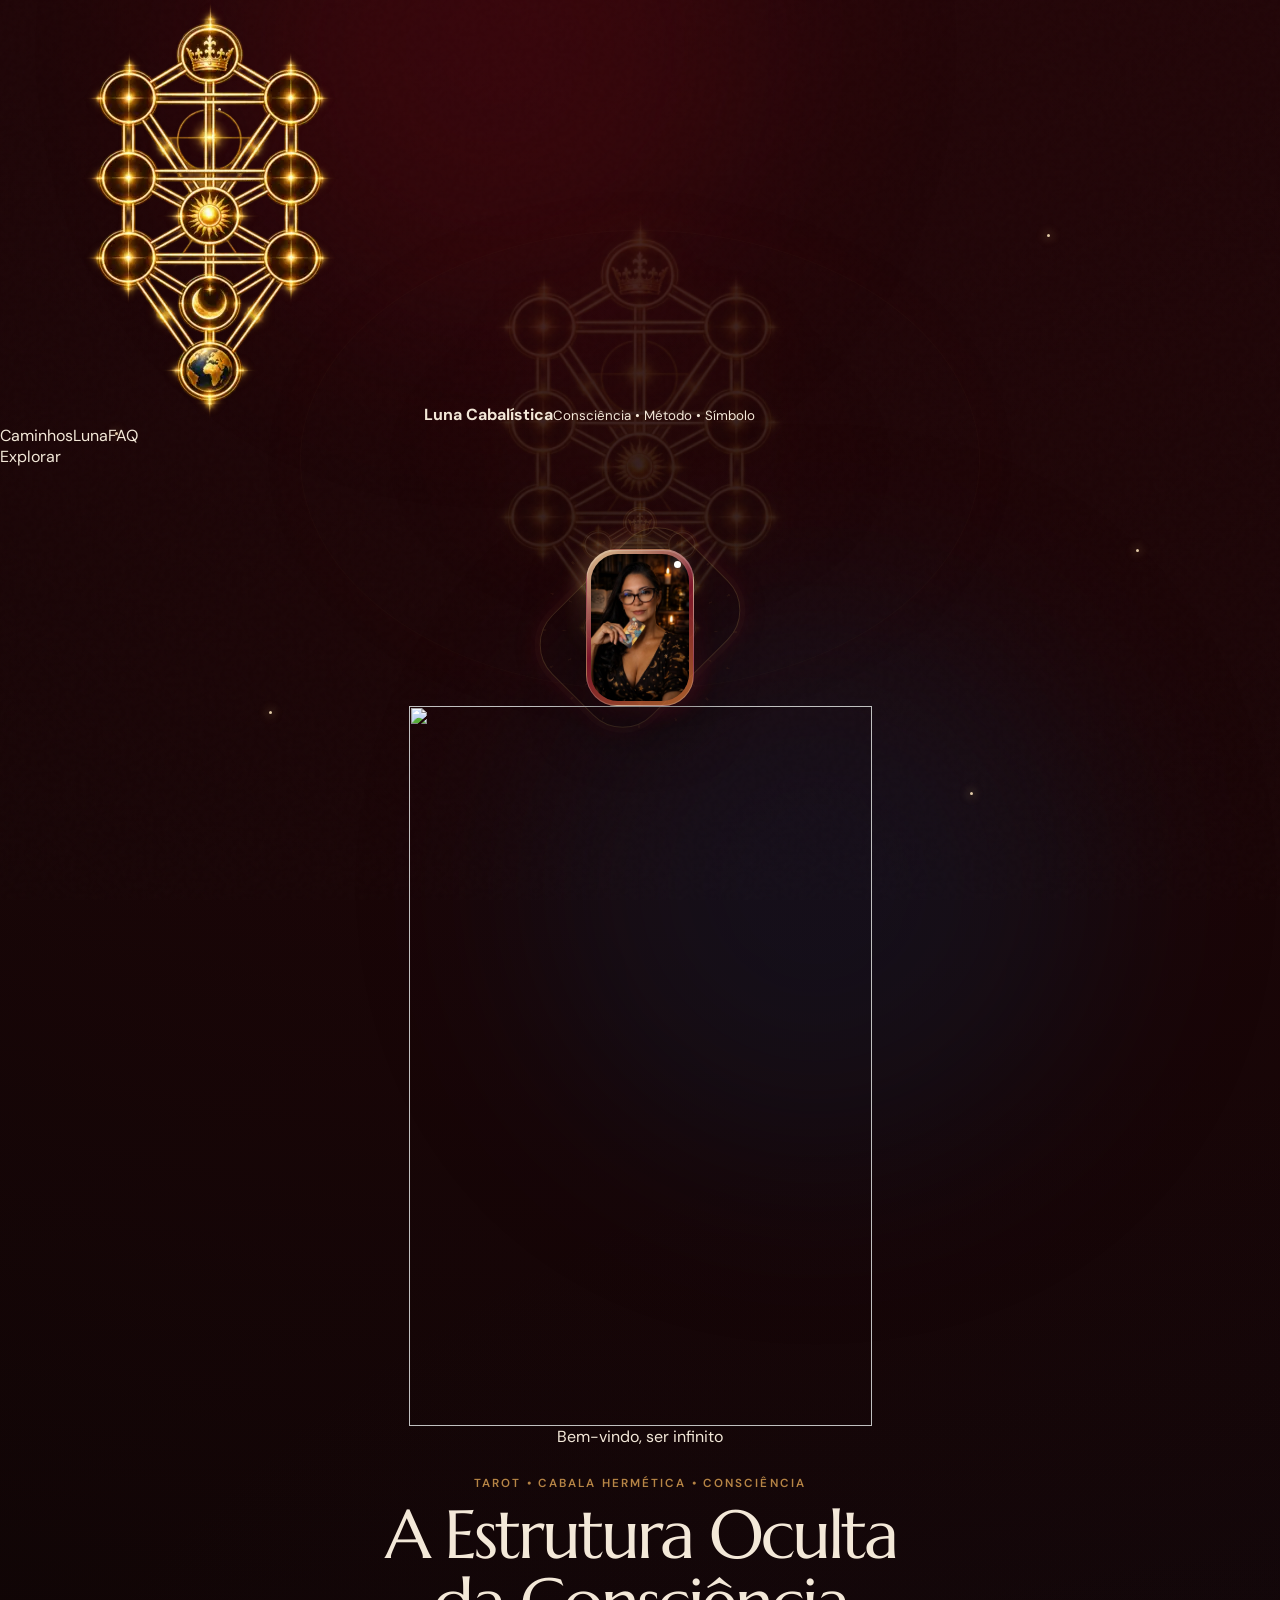
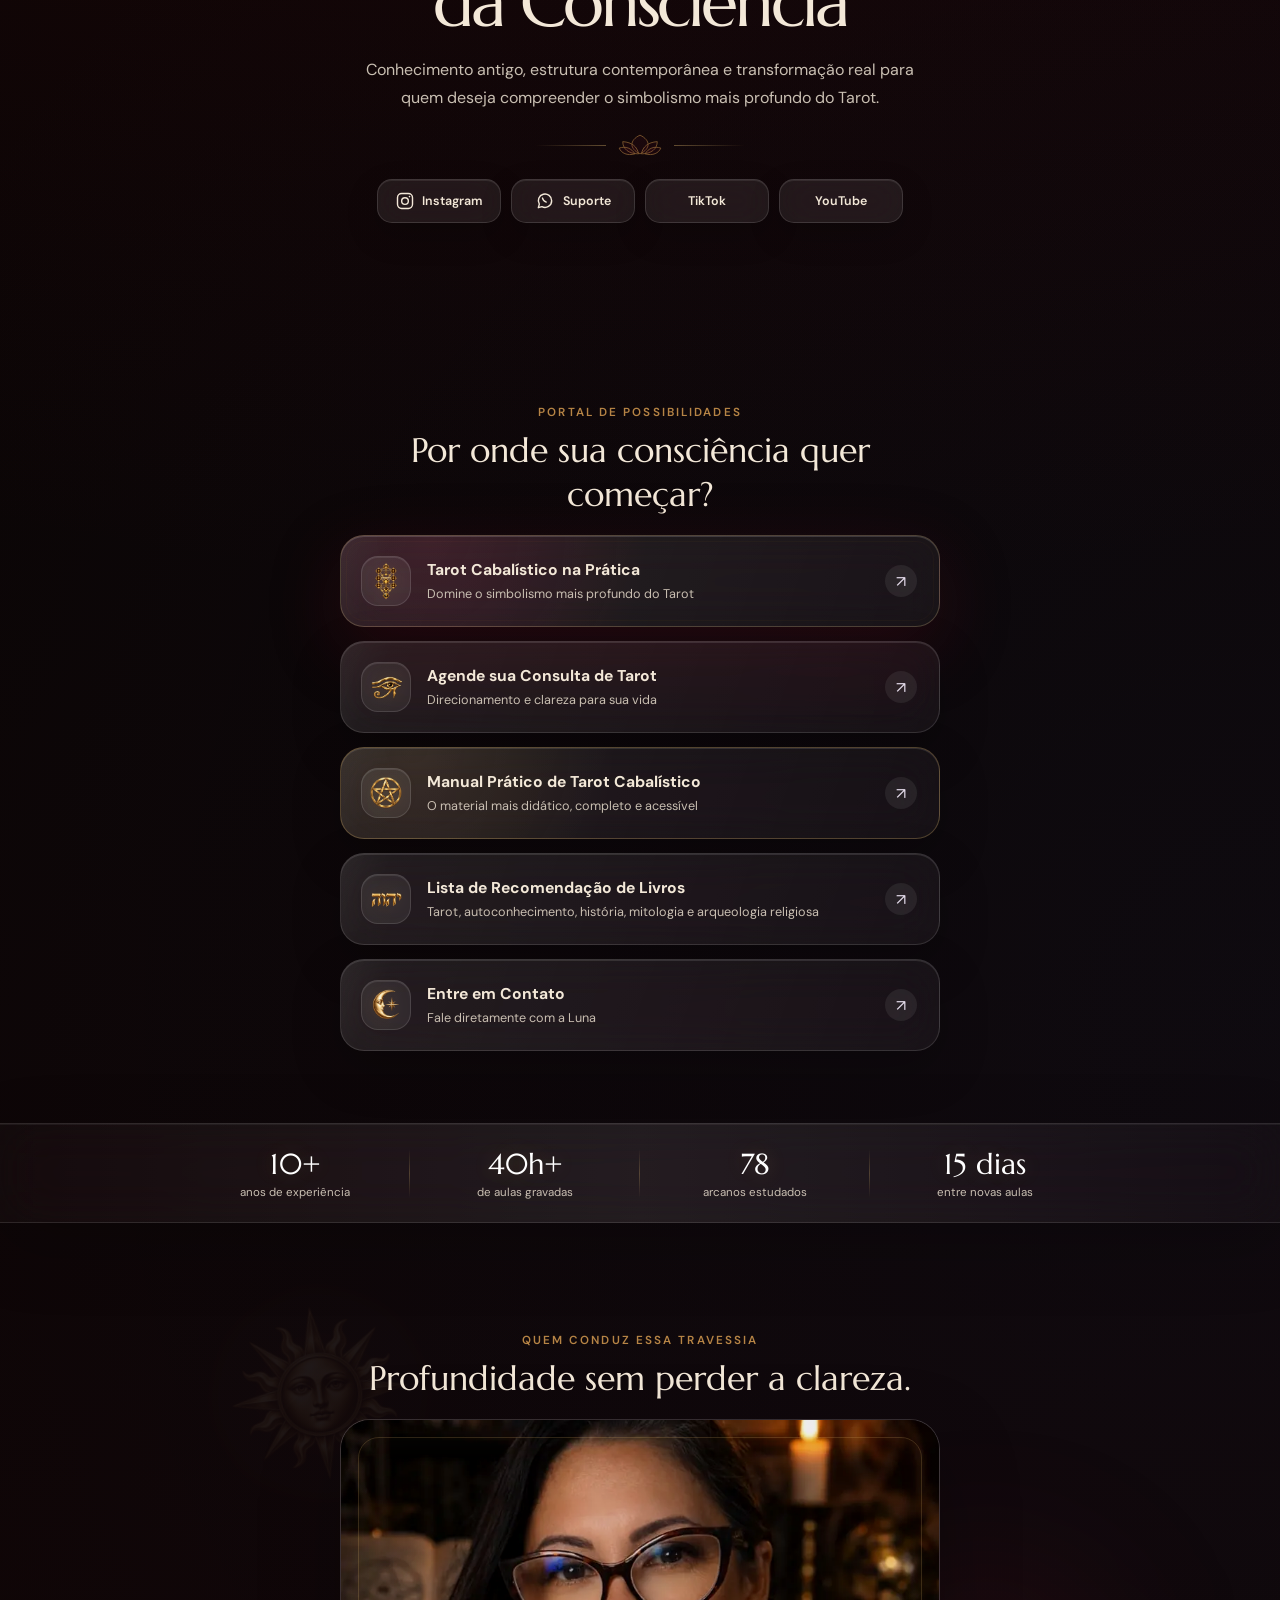
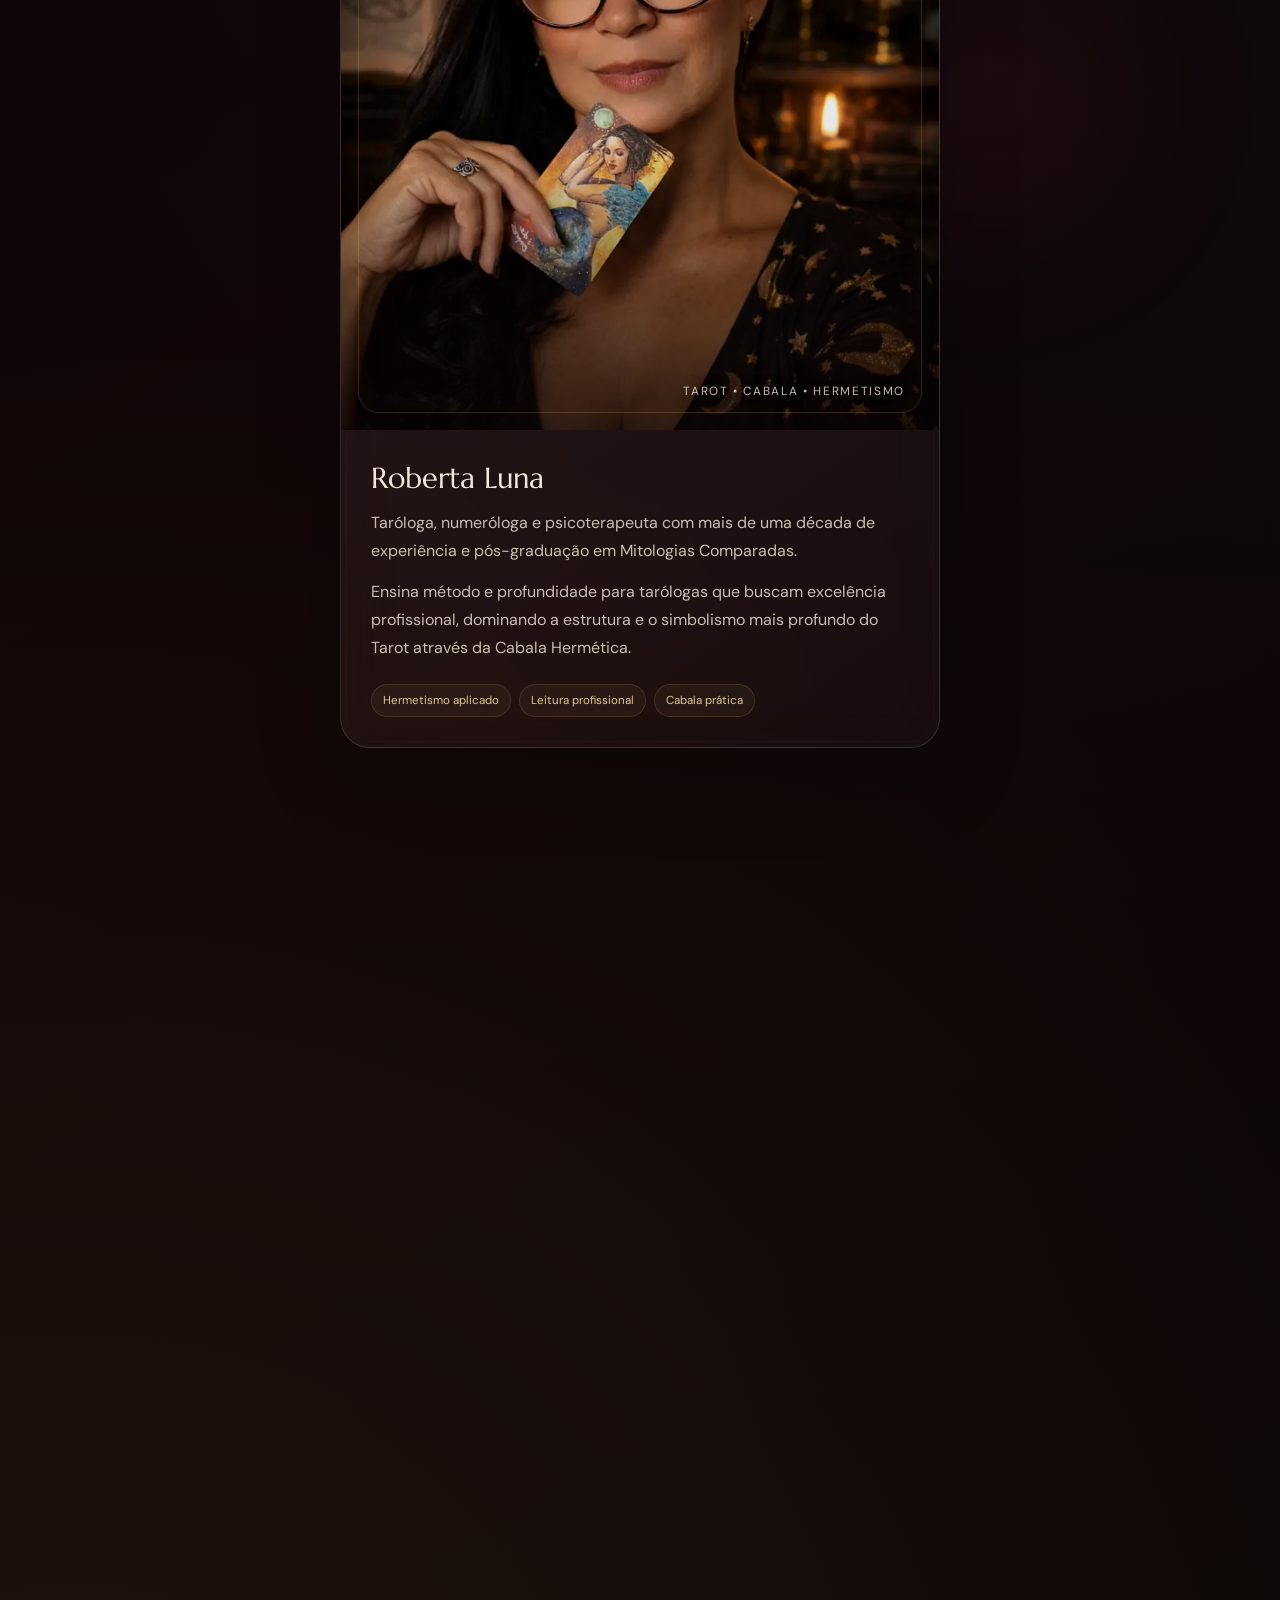
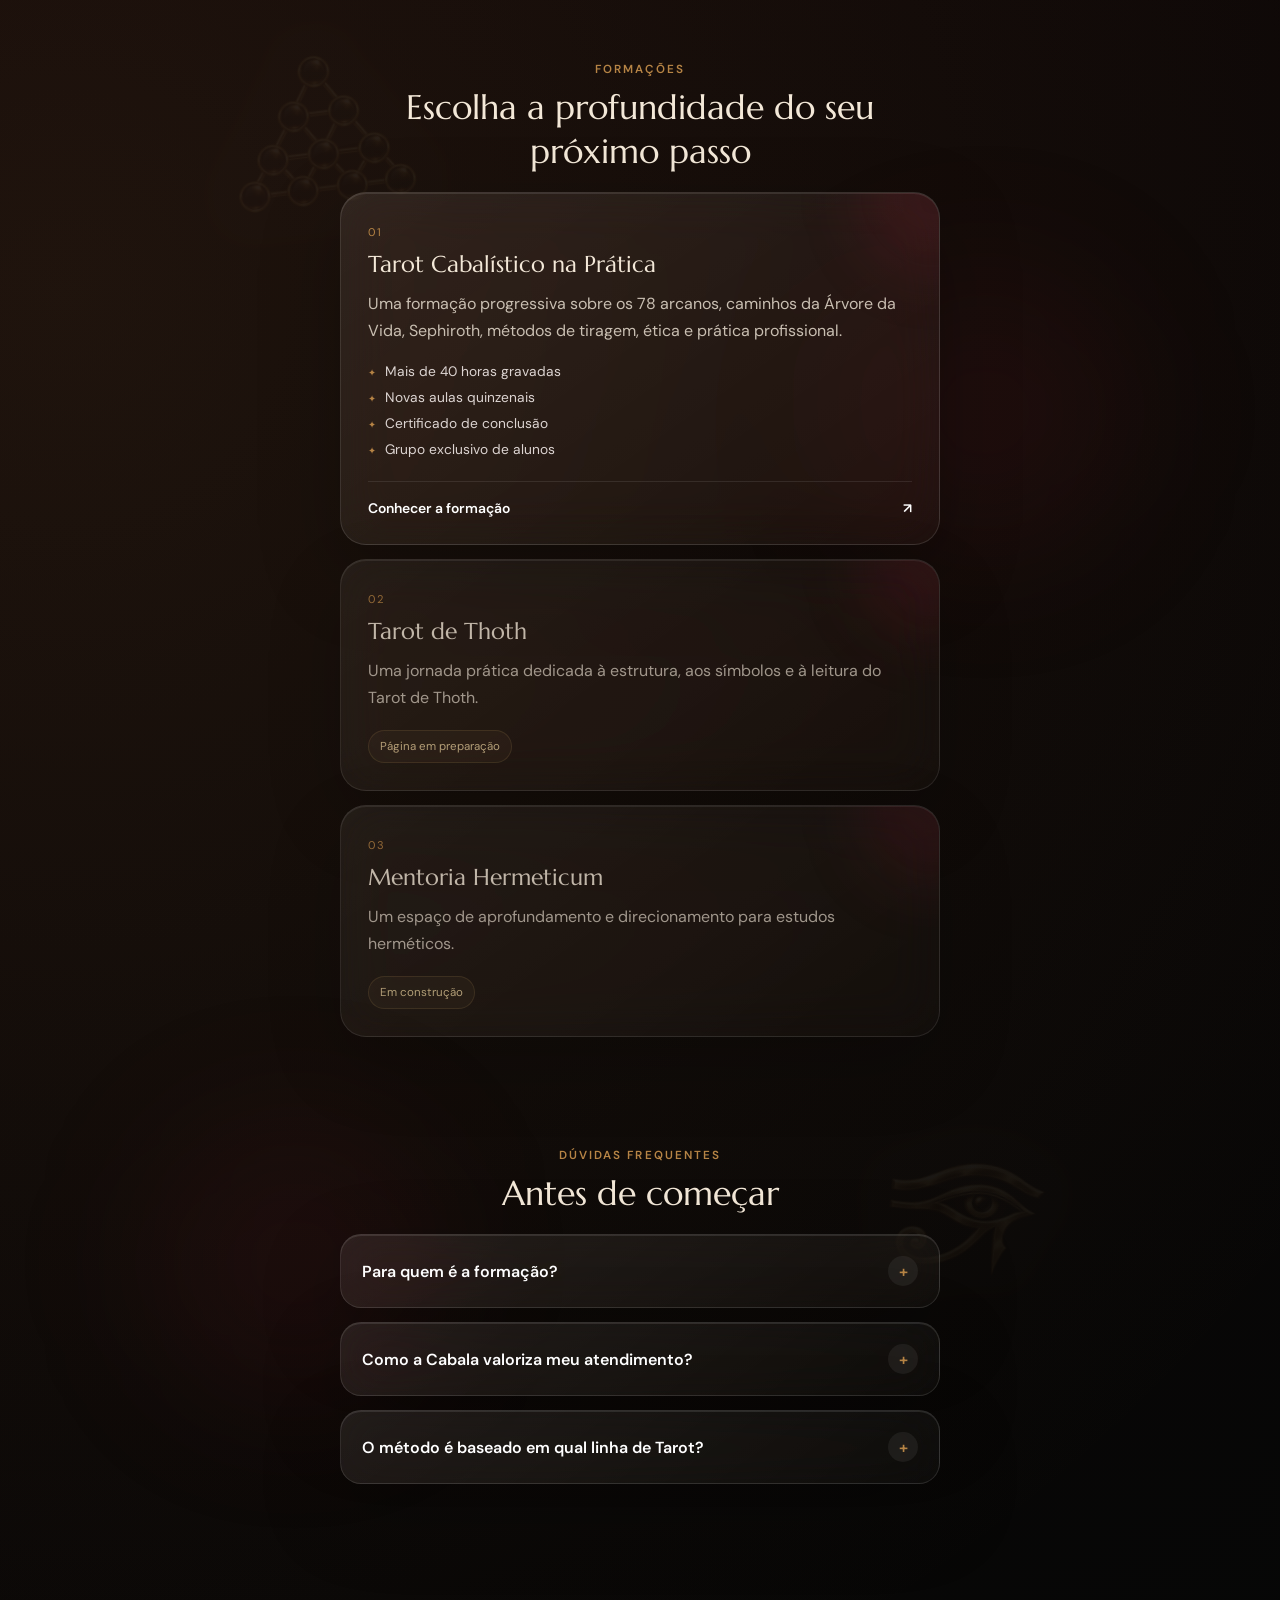
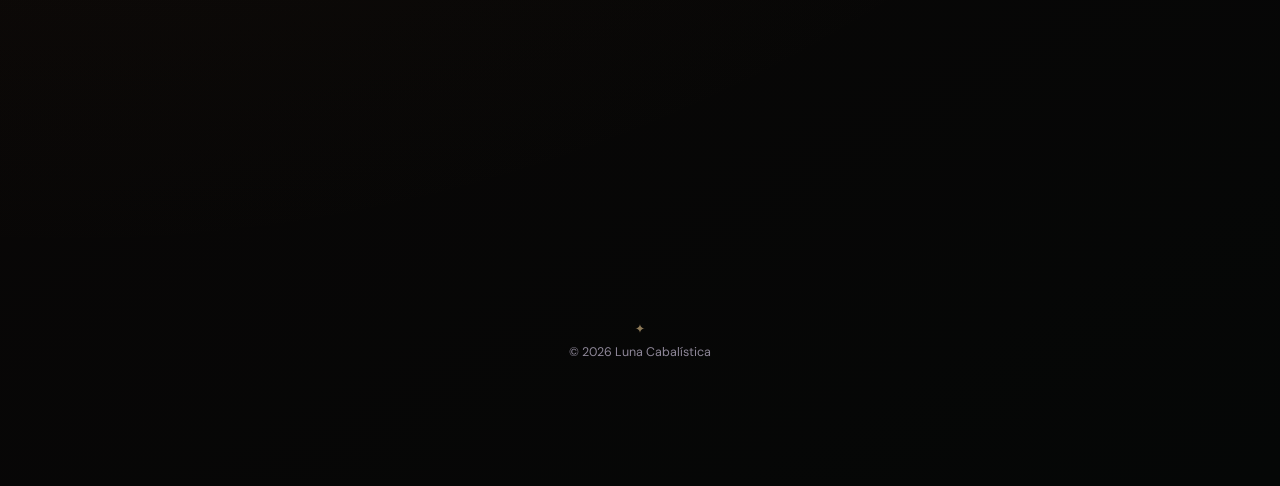
==== commit 6871e0a3: "Update index.html" ====
--- a/index.html
+++ b/index.html
@@ -6,9 +6,12 @@
   <meta name="theme-color" content="#090304">
   <meta name="description" content="A Estrutura Oculta da Consciência: Tarot, Cabala Hermética, autoconhecimento, consultas e formações com Roberta Luna.">
   <meta property="og:type" content="website">
+  <meta property="og:url" content="https://lunacabalistica.com.br/">
+  <meta property="og:locale" content="pt_BR">
   <meta property="og:title" content="A estrutura Oculta da Consciência | Luna Cabalística">
   <meta property="og:description" content="Domine o simbolismo mais profundo do Tarot através da Cabala Hermética.">
-  <title>A estrutura Oculta da Consciência</title>
+  <title>Luna Cabalística | Tarot, Cabala Hermética e Consciência</title>
+  <link rel="canonical" href="https://lunacabalistica.com.br/">
   <link rel="icon" type="image/svg+xml" href="data:image/svg+xml,%3Csvg xmlns='http://www.w3.org/2000/svg' viewBox='0 0 64 64'%3E%3Crect width='64' height='64' rx='18' fill='%23660812'/%3E%3Ccircle cx='32' cy='32' r='22' fill='none' stroke='%23b68445' stroke-width='2'/%3E%3Cpath d='M19 20v25h16M36 20v25l10-8' fill='none' stroke='%23f2e5d3' stroke-width='4' stroke-linecap='round' stroke-linejoin='round'/%3E%3C/svg%3E">
   <link rel="preconnect" href="https://fonts.googleapis.com">
   <link rel="preconnect" href="https://fonts.gstatic.com" crossorigin>
@@ -69,7 +72,7 @@
       <img class="cosmic-guardian cosmic-guardian-hero" src="assets/guardiao-cosmico.webp" alt="" aria-hidden="true" width="463" height="720">
       <p class="welcome-line"><span></span>Bem-vindo, ser infinito<span></span></p>
       <p class="eyebrow">Tarot • Cabala Hermética • Consciência</p>
-      <h1 id="page-title">A estrutura Oculta<br>da Consciência</h1>
+      <h1 id="page-title">A Estrutura Oculta<br>da Consciência</h1>
       <p class="bio">
         Conhecimento antigo, estrutura contemporânea e transformação real
         para quem deseja compreender o simbolismo mais profundo do Tarot.
@@ -111,7 +114,7 @@
       </div>
 
       <div class="link-list">
-        <a class="glass-link glass-link-hero featured" href="https://lunacabalistica.com.br/" target="_blank" rel="noopener noreferrer">
+        <a class="glass-link glass-link-hero featured" href="tarot-cabalistico/">
           <span class="link-icon"><img src="assets/brand/arvore-da-vida.webp" alt=""></span>
           <span class="link-copy"><strong>Tarot Cabalístico na Prática</strong><small>Domine o simbolismo mais profundo do Tarot</small></span>
           <span class="link-arrow" aria-hidden="true">↗</span>
@@ -223,7 +226,7 @@
           <h3>Tarot Cabalístico na Prática</h3>
           <p>Uma formação progressiva sobre os 78 arcanos, caminhos da Árvore da Vida, Sephiroth, métodos de tiragem, ética e prática profissional.</p>
           <ul><li>Mais de 40 horas gravadas</li><li>Novas aulas quinzenais</li><li>Certificado de conclusão</li><li>Grupo exclusivo de alunos</li></ul>
-          <a href="https://lunacabalistica.com.br/" target="_blank" rel="noopener noreferrer">Conhecer a formação <span>↗</span></a>
+          <a href="tarot-cabalistico/">Conhecer a formação <span>↗</span></a>
         </article>
 
         <article class="course-detail glass-panel muted-course">
@@ -251,8 +254,8 @@
 
       <div class="faq-list">
         <details class="faq-item glass-panel"><summary>Para quem é a formação?</summary><p>Para quem quer aprender profundamente sem passar anos no raso; para quem já atua e sente falta de estrutura técnica e segurança; e para profissionais que desejam conhecer o simbolismo da Cabala Hermética.</p></details>
-        <details class="faq-item glass-panel"><summary>Como a Cabala valoriza meu atendimento?</summary><p>Ao dominar o simbolismo cabalístico, suas leituras entregam respostas mais precisas e fortalecem seu posicionamento. Você se torna uma autoridade técnica — e o mercado reconhece a precisão.</p></details>
-        <details class="faq-item glass-panel"><summary>O método é baseado em qual linha de Tarot?</summary><p>A estrutura ensinada fundamenta os grandes tarôs ligados ao sistema da Golden Dawn, como Rider-Waite-Smith e Tarot de Thoth. Compreendendo a estrutura, você lê diferentes baralhos com precisão terapêutica.</p></details>
+        <details class="faq-item glass-panel"><summary>Como a Cabala valoriza meu atendimento?</summary><p>O estudo da estrutura simbólica pode ajudar a organizar suas interpretações e a explicar com mais clareza os fundamentos das leituras, respeitando a autonomia de cada consulente.</p></details>
+        <details class="faq-item glass-panel"><summary>O método é baseado em qual linha de Tarot?</summary><p>A formação apresenta correspondências simbólicas da Cabala Hermética aplicadas ao estudo do Tarot, com atenção à estrutura, à interpretação e à prática responsável.</p></details>
       </div>
     </section>
 
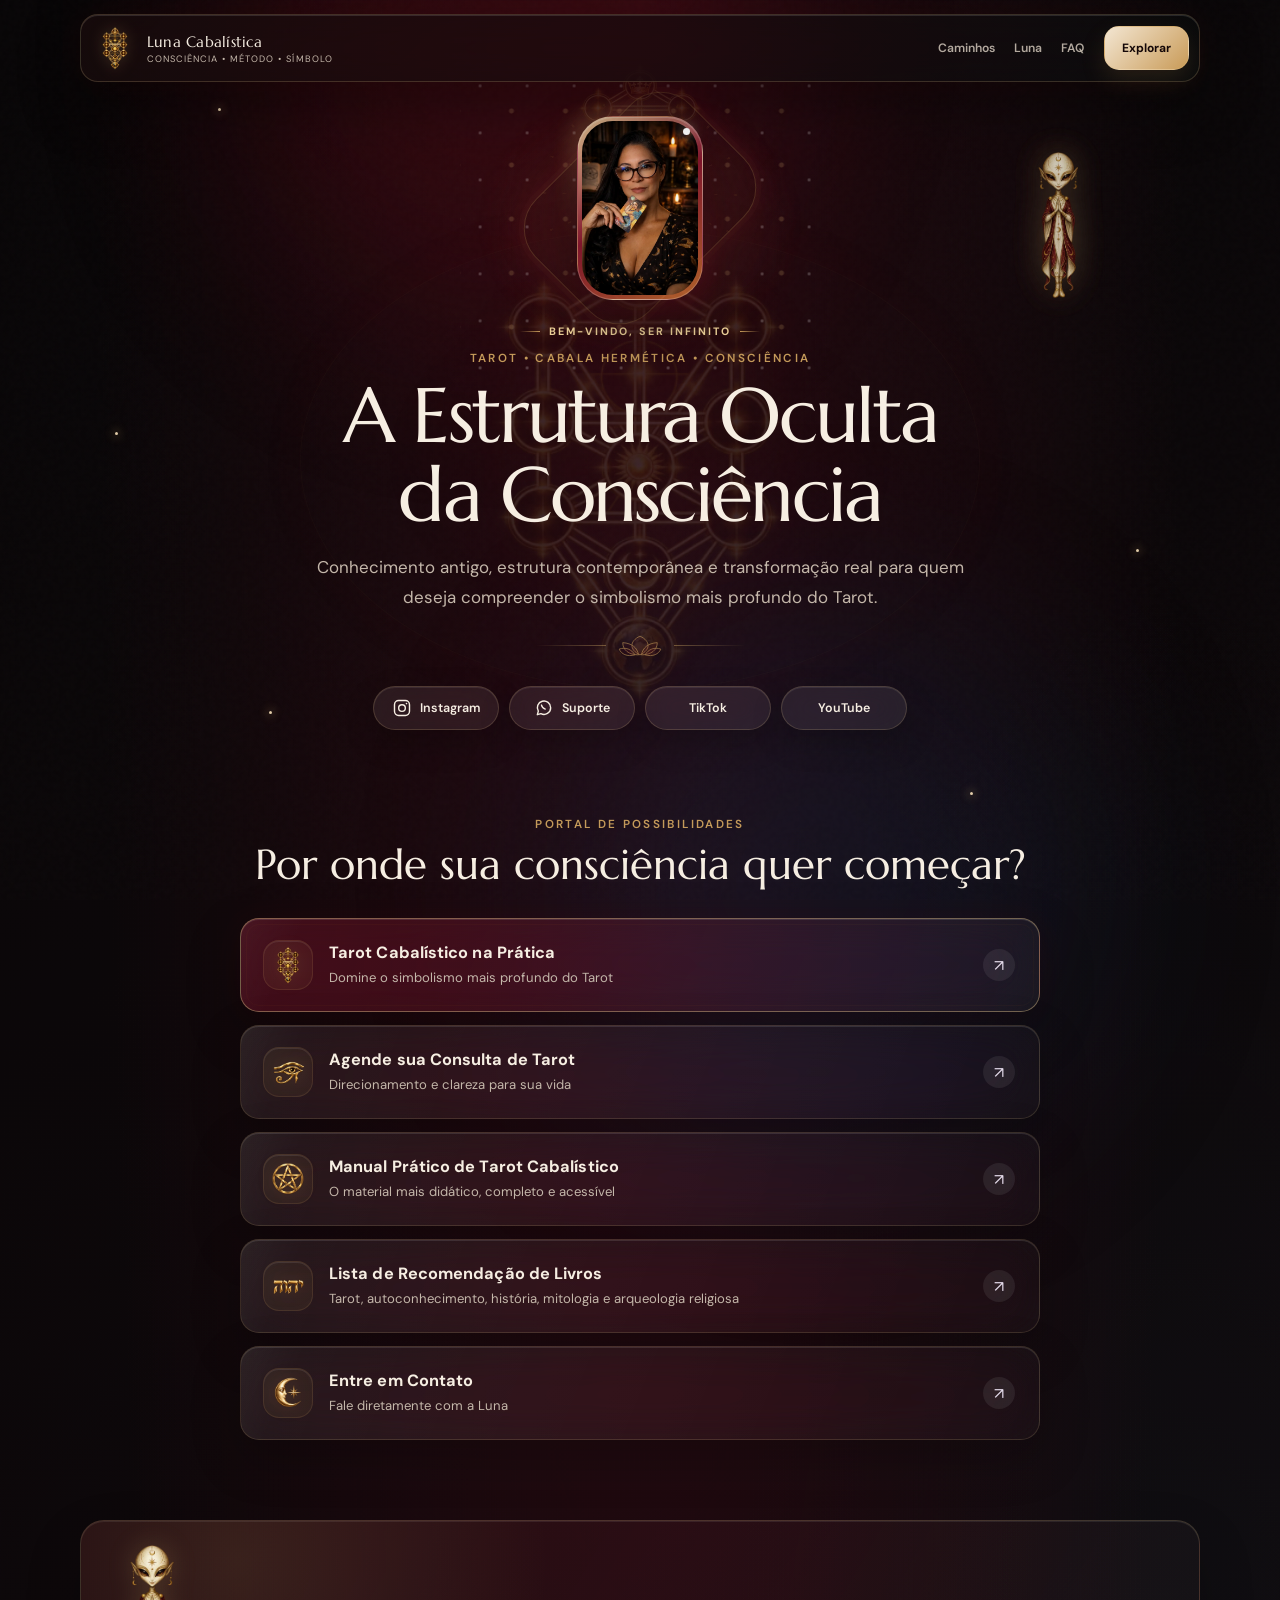
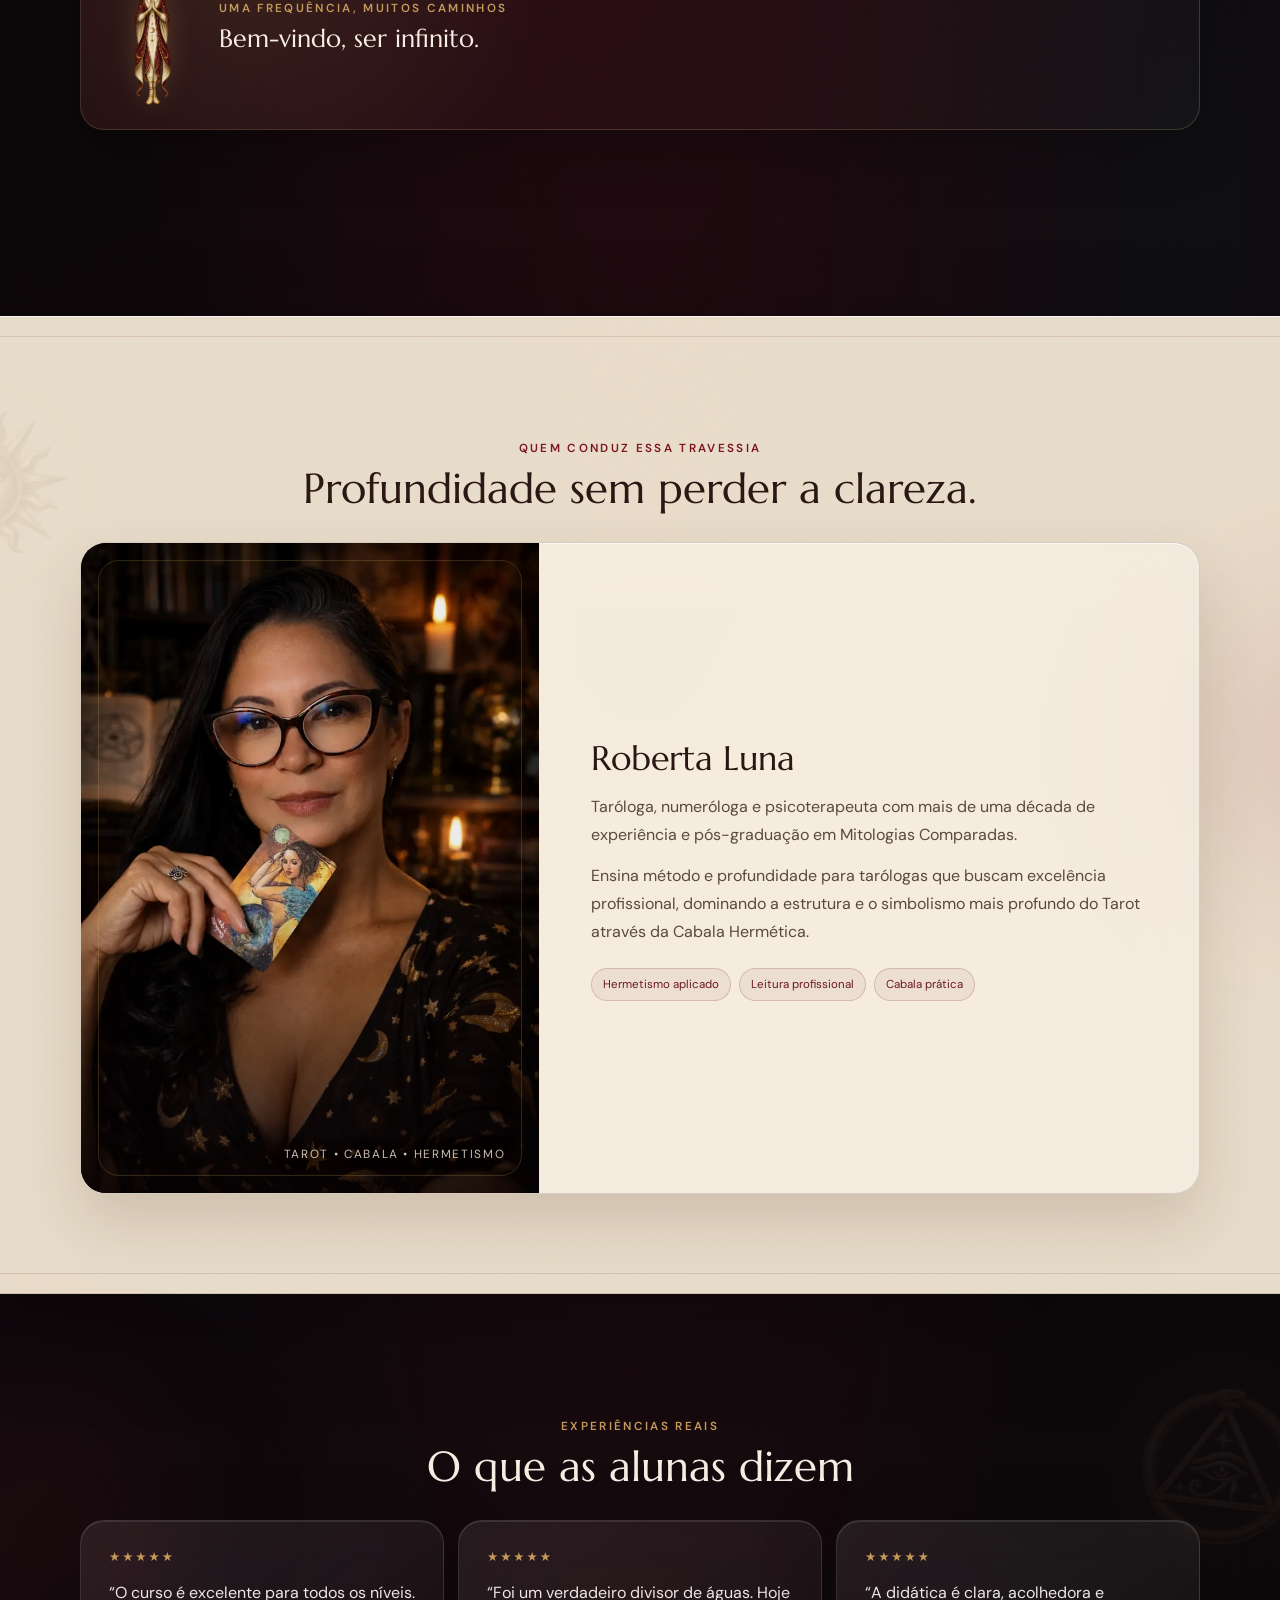
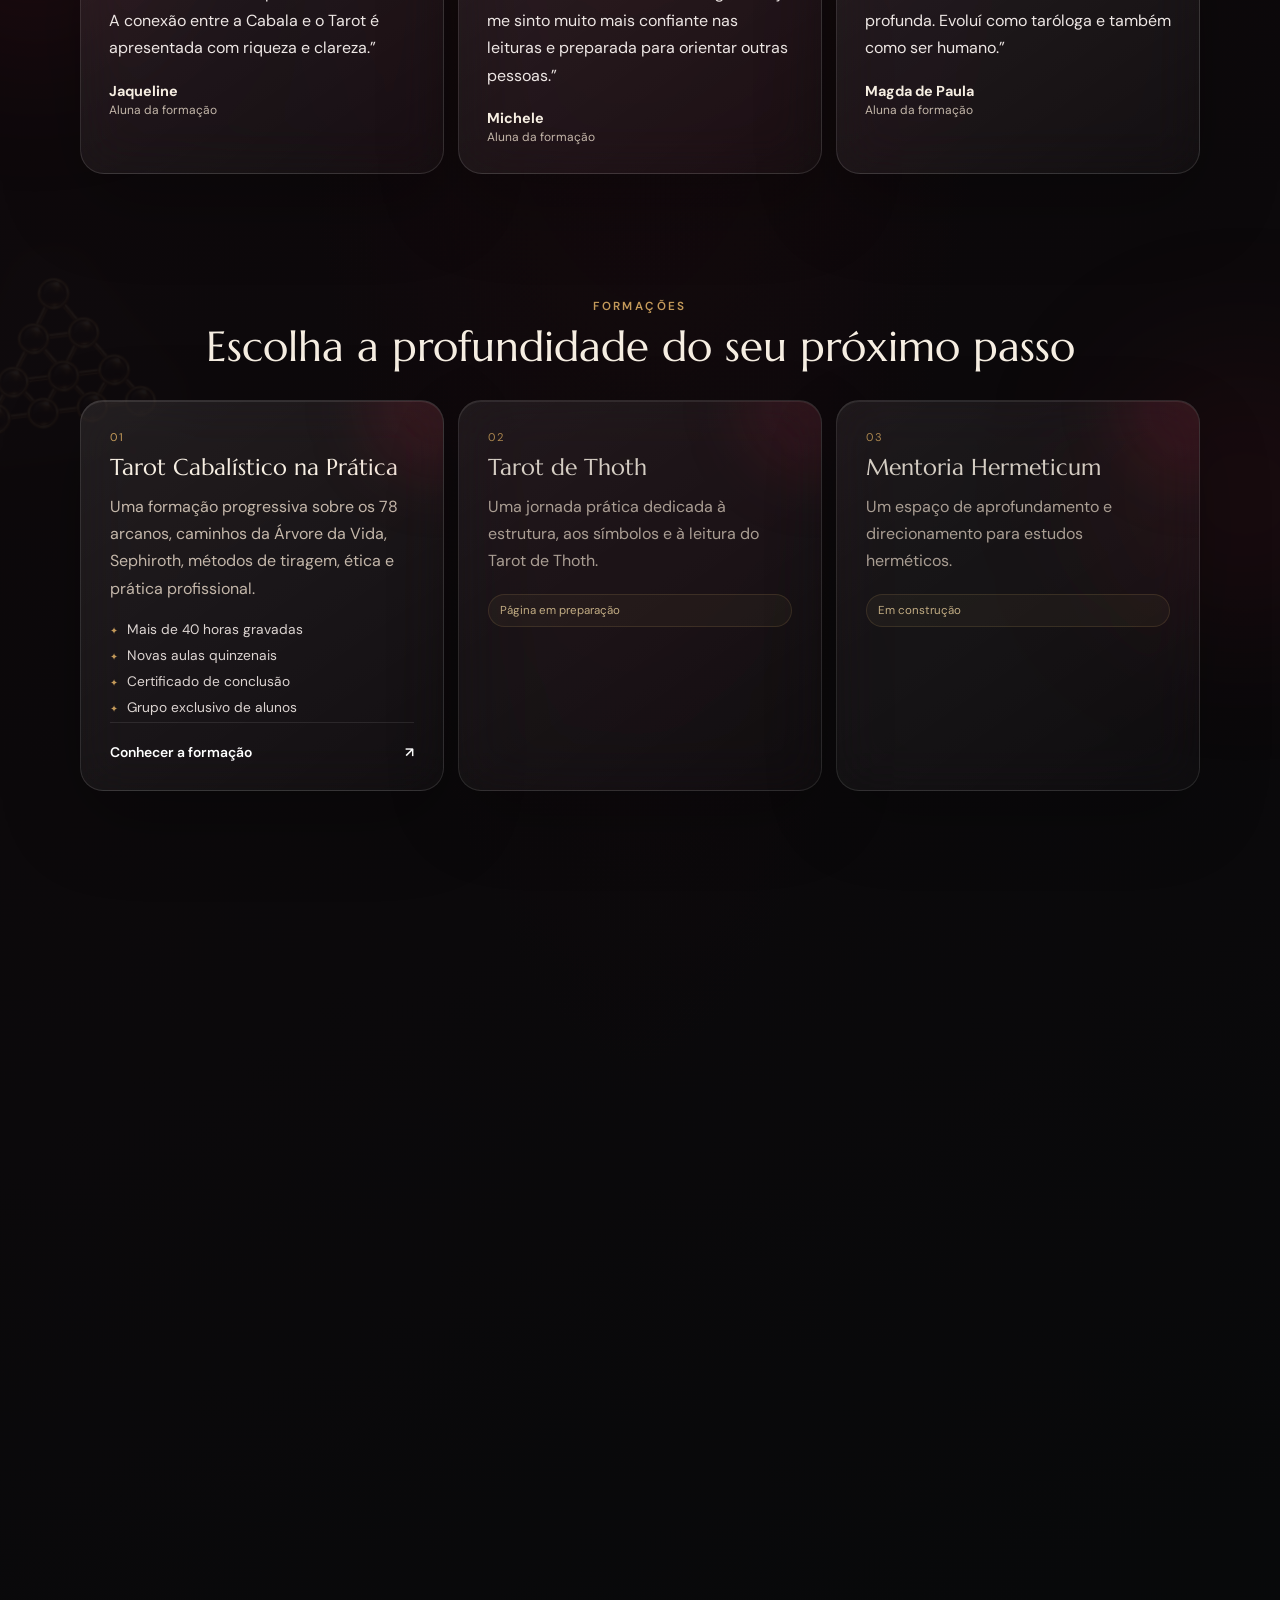
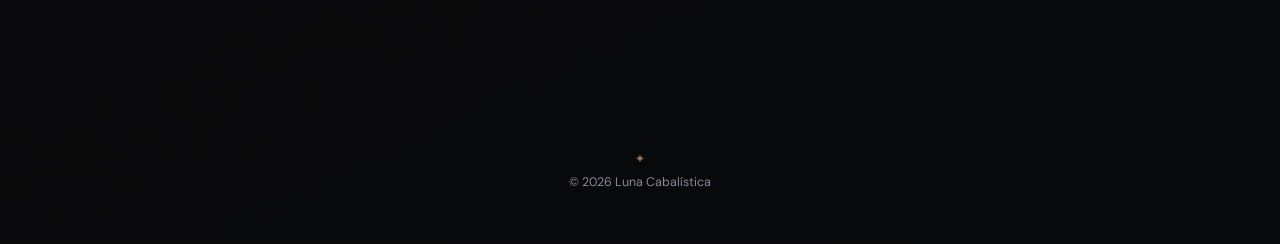
==== commit 9c4ad9d3: "Update index.html" ====
--- a/index.html
+++ b/index.html
@@ -69,6 +69,7 @@
         <i></i>
       </div>
 
+      <img class="cosmic-guardian cosmic-guardian-hero cosmic-guardian-hero-left" src="assets/guardiao-cosmico.webp" alt="" aria-hidden="true" width="463" height="720">
       <img class="cosmic-guardian cosmic-guardian-hero" src="assets/guardiao-cosmico.webp" alt="" aria-hidden="true" width="463" height="720">
       <p class="welcome-line"><span></span>Bem-vindo, ser infinito<span></span></p>
       <p class="eyebrow">Tarot • Cabala Hermética • Consciência</p>
@@ -144,7 +145,7 @@
 
     <section class="cosmic-message reveal" aria-label="Saudação da Luna">
       <img src="assets/guardiao-cosmico.webp" alt="Pequeno guardião cósmico dando boas-vindas" width="463" height="720">
-      <div><span class="section-kicker">Uma frequência, muitos caminhos</span><h2>Bem-vindo, ser infinito.</h2><p>Aqui, o invisível ganha estrutura. Os símbolos deixam de ser mistério e se transformam em linguagem, método e consciência.</p></div>
+      <div><span class="section-kicker">Uma frequência, muitos caminhos</span><h2>Bem-vindo, ser infinito.</h2></div>
     </section>
 
     <section class="metrics-strip full-bleed reveal" aria-label="Números da formação">
--- a/style.css
+++ b/style.css
@@ -143,64 +143,50 @@
   width: min(100% - 32px, 560px);
   min-height: 100vh;
   margin-inline: auto;
-  padding: clamp(48px, 8vh, 90px) 0 116px;
-}
-
-.glass-dock {
+  padding: clamp(126px, 16vh, 150px) 0 34px;
+}
+
+.site-header {
   position: fixed;
+  top: max(14px, env(safe-area-inset-top));
   left: 50%;
-  bottom: max(14px, env(safe-area-inset-bottom));
-  z-index: 50;
+  z-index: 60;
   display: grid;
-  grid-template-columns: repeat(4, 1fr);
-  width: min(calc(100% - 28px), 390px);
-  padding: 6px;
-  border: 1px solid rgba(255,255,255,.15);
-  border-radius: 23px;
-  background: rgba(17, 10, 10, .72);
-  box-shadow: inset 0 1px rgba(255,255,255,.1), 0 16px 54px rgba(0,0,0,.48), 0 0 30px rgba(102,8,18,.12);
-  backdrop-filter: blur(24px) saturate(155%);
-  -webkit-backdrop-filter: blur(24px) saturate(155%);
+  grid-template-columns: 1fr auto auto;
+  align-items: center;
+  gap: 20px;
+  width: min(calc(100% - 28px), 920px);
+  min-height: 68px;
+  padding: 8px 10px 8px 12px;
+  border: 1px solid rgba(255,255,255,.17);
+  border-radius: 24px;
+  background: linear-gradient(135deg, rgba(25,12,13,.76), rgba(10,13,14,.68));
+  box-shadow: inset 0 1px rgba(255,255,255,.12), 0 22px 60px rgba(0,0,0,.36), 0 0 36px rgba(102,8,18,.13);
+  backdrop-filter: blur(26px) saturate(160%);
+  -webkit-backdrop-filter: blur(26px) saturate(160%);
   transform: translateX(-50%);
 }
 
-.glass-dock a {
-  position: relative;
-  display: grid;
-  place-items: center;
-  gap: 2px;
-  min-height: 52px;
-  border-radius: 17px;
-  color: rgba(243,232,216,.62);
-  transition: color 180ms ease, background 180ms ease, transform 180ms ease;
-  -webkit-tap-highlight-color: transparent;
-}
-
-.glass-dock a::before {
-  content: "";
-  position: absolute;
-  inset: 0;
-  border-radius: inherit;
-  background: linear-gradient(145deg, rgba(255,255,255,.1), rgba(182,132,69,.035));
-  opacity: 0;
-  transition: opacity 180ms ease;
-}
-
-.glass-dock a.is-current { color: var(--gold-bright); }
-.glass-dock a.is-current::before { opacity: 1; }
-.glass-dock a:active { transform: scale(.95); }
-.glass-dock img, .glass-dock span { position: relative; width: 24px; height: 24px; object-fit: contain; font-size: 1rem; }
-.glass-dock small { position: relative; font-size: .61rem; font-weight: 600; letter-spacing: .03em; }
+.header-brand { display: flex; align-items: center; gap: 10px; min-width: 0; }
+.header-brand img { width: 44px; height: 44px; object-fit: contain; filter: drop-shadow(0 0 8px rgba(227,189,119,.24)); }
+.header-brand span { display: grid; min-width: 0; }
+.header-brand strong { font-family: "Marcellus", serif; font-size: .95rem; font-weight: 500; white-space: nowrap; }
+.header-brand small { margin-top: 2px; color: var(--muted); font-size: .58rem; letter-spacing: .11em; text-transform: uppercase; white-space: nowrap; }
+.site-header nav { display: flex; gap: 19px; }
+.site-header nav a { color: rgba(243,232,216,.72); font-size: .76rem; font-weight: 600; transition: color 180ms ease; }
+.site-header nav a:hover { color: #fff; }
+.header-cta { display: inline-flex; align-items: center; min-height: 44px; padding: 0 17px; border: 1px solid rgba(227,189,119,.3); border-radius: 15px; color: #140707; background: linear-gradient(135deg, #f3e6d2, #c99b58); box-shadow: 0 10px 25px rgba(182,132,69,.16); font-size: .75rem; font-weight: 700; }
 
 .profile { order: 0; }
 .links-section { order: 1; }
-.metrics-strip { order: 2; }
-.about-section { order: 3; }
-#depoimentos { order: 4; }
-#formacoes { order: 5; }
-#faq { order: 6; }
-.closing-card { order: 7; }
-.site-footer { order: 8; }
+.cosmic-message { order: 2; }
+.metrics-strip { order: 3; }
+.about-section { order: 4; }
+#depoimentos { order: 5; }
+#formacoes { order: 6; }
+#faq { order: 7; }
+.closing-card { order: 8; }
+.site-footer { order: 9; }
 
 .profile {
   position: relative;
@@ -209,6 +195,29 @@
   align-items: center;
   text-align: center;
 }
+
+.profile::after {
+  content: "";
+  position: absolute;
+  top: -38px;
+  left: 50%;
+  z-index: -2;
+  width: 360px;
+  height: 300px;
+  transform: translateX(-50%);
+  background: radial-gradient(circle, rgba(227,189,119,.18) 0 2px, transparent 3px) 8% 26%/54px 54px,
+              radial-gradient(circle, rgba(255,255,255,.22) 0 1px, transparent 2px) 74% 14%/47px 47px,
+              radial-gradient(ellipse, rgba(102,8,18,.22), transparent 64%);
+  filter: drop-shadow(0 0 9px rgba(227,189,119,.45));
+  animation: starFieldFloat 7s ease-in-out infinite;
+  pointer-events: none;
+}
+
+.welcome-line { display: flex; align-items: center; gap: 9px; margin-top: 28px; color: var(--gold-bright); font-size: .67rem; font-weight: 700; letter-spacing: .19em; text-transform: uppercase; }
+.welcome-line span { width: 20px; height: 1px; background: linear-gradient(90deg, transparent, var(--gold)); }
+.welcome-line span:last-child { transform: rotate(180deg); }
+.cosmic-guardian { pointer-events: none; user-select: none; }
+.cosmic-guardian-hero { position: absolute; top: 40px; right: -58px; width: 94px; height: auto; opacity: .58; filter: drop-shadow(0 0 17px rgba(227,189,119,.24)); animation: cosmicFloat 6s ease-in-out infinite; }
 
 .brand-seal {
   position: absolute;
@@ -311,7 +320,7 @@
 }
 
 .eyebrow {
-  margin-top: 28px;
+  margin-top: 12px;
 }
 
 h1,
@@ -322,8 +331,8 @@
 
 h1 {
   margin-top: 10px;
-  font-size: clamp(2.55rem, 7vw, 4.25rem);
-  line-height: 1;
+  font-size: clamp(2.45rem, 7vw, 4.05rem);
+  line-height: 1.02;
   letter-spacing: -0.045em;
 }
 
@@ -364,6 +373,8 @@
 
 .social-row {
   display: flex;
+  flex-wrap: wrap;
+  justify-content: center;
   gap: 10px;
   margin-top: 22px;
 }
@@ -373,7 +384,7 @@
   align-items: center;
   justify-content: center;
   gap: 8px;
-  min-width: 124px;
+  min-width: 118px;
   height: 44px;
   border: 1px solid var(--stroke);
   border-radius: 15px;
@@ -405,7 +416,28 @@
 
 .links-section {
   margin-top: clamp(46px, 7vh, 70px);
-}
+  scroll-margin-top: 110px;
+}
+
+.cosmic-message {
+  position: relative;
+  display: grid;
+  grid-template-columns: 112px 1fr;
+  align-items: center;
+  gap: 8px;
+  margin-top: 56px;
+  padding: 18px 25px 18px 10px;
+  overflow: hidden;
+  border: 1px solid rgba(227,189,119,.16);
+  border-radius: 28px;
+  background: linear-gradient(130deg, rgba(102,8,18,.19), rgba(255,255,255,.045));
+  box-shadow: inset 0 1px rgba(255,255,255,.08), 0 24px 55px rgba(0,0,0,.2);
+}
+.cosmic-message::after { content: ""; position: absolute; inset: 0; background: radial-gradient(circle at 14% 20%, rgba(227,189,119,.12), transparent 32%); pointer-events: none; }
+.cosmic-message img { position: relative; z-index: 1; display: block; width: 100%; max-height: 160px; object-fit: contain; filter: drop-shadow(0 0 13px rgba(227,189,119,.19)); }
+.cosmic-message div { position: relative; z-index: 1; }
+.cosmic-message h2 { margin-top: 6px; font-size: 1.55rem; }
+.cosmic-message p { margin-top: 8px; color: var(--muted); font-size: .88rem; line-height: 1.6; }
 
 .full-bleed {
   width: 100vw;
@@ -469,6 +501,25 @@
   padding-top: 105px;
   scroll-margin-top: 30px;
 }
+
+.paper-section {
+  width: 100vw;
+  margin-left: calc(50% - 50vw);
+  padding: 105px max(calc((100vw - 600px) / 2), 16px) 88px;
+  color: #261613;
+  background:
+    linear-gradient(rgba(239,227,208,.965), rgba(239,227,208,.965)),
+    url("data:image/svg+xml,%3Csvg xmlns='http://www.w3.org/2000/svg' width='140' height='140'%3E%3Cfilter id='p'%3E%3CfeTurbulence type='fractalNoise' baseFrequency='.72' numOctaves='4' stitchTiles='stitch'/%3E%3C/filter%3E%3Crect width='100%25' height='100%25' filter='url(%23p)' opacity='.22'/%3E%3C/svg%3E");
+  box-shadow: inset 0 1px rgba(255,255,255,.75), inset 0 -1px rgba(56,29,18,.12), 0 30px 90px rgba(0,0,0,.26);
+}
+.paper-section::after { content: ""; position: absolute; inset: 20px 0; border-block: 1px solid rgba(102,8,18,.12); pointer-events: none; }
+.paper-section .section-kicker { color: #7d1420; }
+.paper-section .section-heading h2 { color: #2b1714; }
+.paper-section .mentor-card { position: relative; z-index: 1; border-color: rgba(74,42,26,.16); background: rgba(255,255,255,.46); box-shadow: 0 28px 60px rgba(73,45,25,.16), inset 0 1px rgba(255,255,255,.7); }
+.paper-section .mentor-copy p { color: #594941; }
+.paper-section .mentor-copy h3 { color: #2a1714; }
+.paper-section .mentor-tags span { color: #6c1822; border-color: rgba(102,8,18,.18); background: rgba(102,8,18,.055); }
+.paper-section .section-symbol { z-index: 0; opacity: .1; }
 
 .content-section::before {
   content: "";
@@ -789,31 +840,6 @@
   color: rgba(232, 199, 142, 0.6);
 }
 
-.toast {
-  position: fixed;
-  left: 50%;
-  bottom: 22px;
-  z-index: 20;
-  width: max-content;
-  max-width: calc(100% - 32px);
-  padding: 13px 17px;
-  border: 1px solid var(--stroke);
-  border-radius: 16px;
-  color: var(--text);
-  background: rgba(22, 19, 29, 0.88);
-  box-shadow: 0 18px 50px rgba(0, 0, 0, 0.38);
-  backdrop-filter: blur(22px);
-  opacity: 0;
-  transform: translate(-50%, 18px);
-  pointer-events: none;
-  transition: opacity 200ms ease, transform 200ms ease;
-}
-
-.toast.visible {
-  opacity: 1;
-  transform: translate(-50%, 0);
-}
-
 @keyframes treeBreath {
   0%, 100% {
     opacity: 0.09;
@@ -835,6 +861,9 @@
   to { transform: translateX(-50%) rotate(360deg); }
 }
 
+@keyframes starFieldFloat { 0%,100% { transform: translateX(-50%) translateY(0); opacity: .7; } 50% { transform: translateX(-50%) translateY(-10px); opacity: 1; } }
+@keyframes cosmicFloat { 0%,100% { transform: translateY(0) rotate(2deg); } 50% { transform: translateY(-10px) rotate(-2deg); } }
+
 @media (min-width: 1000px) {
   .page-shell {
     width: min(100% - 64px, 600px);
@@ -846,14 +875,19 @@
     padding-inline: 20px;
   }
 
-  .glass-dock { bottom: 24px; }
 }
 
 @media (max-width: 520px) {
   .page-shell {
     width: min(100% - 24px, 560px);
-    padding-top: 42px;
-  }
+    padding-top: 116px;
+  }
+
+  .site-header { grid-template-columns: 1fr auto; gap: 8px; min-height: 62px; border-radius: 21px; }
+  .site-header nav { display: none; }
+  .header-brand img { width: 39px; height: 39px; }
+  .header-brand small { display: none; }
+  .header-cta { min-height: 40px; padding-inline: 14px; }
 
   .avatar {
     width: 94px;
@@ -862,6 +896,10 @@
 
   .avatar img { border-radius: 23px; }
   .profile::before { top: -55px; width: 240px; height: 240px; }
+  .profile::after { top: -50px; width: 310px; opacity: 1; filter: drop-shadow(0 0 13px rgba(227,189,119,.72)); }
+  .cosmic-guardian-hero { top: 34px; right: -23px; width: 74px; opacity: .82; }
+  .welcome-line { margin-top: 25px; font-size: .61rem; }
+  .background-sparkles i { width: 5px; height: 5px; box-shadow: 0 0 14px 4px rgba(227,189,119,.46); }
 
   .tree-background {
     top: 48%;
@@ -880,6 +918,7 @@
   .metric { min-height: 78px; padding: 12px 8px; }
 
   .content-section { padding-top: 82px; }
+  .paper-section { padding-top: 82px; padding-bottom: 70px; }
   .mentor-photo-wrap { min-height: 320px; }
   .mentor-photo { height: 440px; object-position: center 32%; }
   .photo-signature { right: 27px; bottom: 26px; font-size: 0.65rem; }
@@ -922,13 +961,12 @@
     height: 46px;
     border-radius: 15px;
   }
+  .cosmic-message { grid-template-columns: 88px 1fr; padding: 14px 18px 14px 5px; }
+  .cosmic-message h2 { font-size: 1.3rem; }
+  .cosmic-message p { font-size: .8rem; }
 
   .section-symbol { left: -75px; width: 150px; opacity: .045; }
   .section-symbol.symbol-right { left: auto; right: -75px; }
-}
-
-@media (hover: hover) {
-  .glass-dock a:hover { color: var(--gold-bright); background: rgba(255,255,255,.055); }
 }
 
 @media (prefers-reduced-motion: reduce) {
@@ -943,3 +981,102 @@
 
   .reveal { opacity: 1; transform: none; }
 }
+
+/* Luna Cabalística — premium refinement */
+:root {
+  --bg: #080607;
+  --text: #f6eee2;
+  --muted: #c4b7aa;
+  --gold: #c49a5a;
+  --gold-bright: #f0d49b;
+  --wine: #681522;
+  --stroke: rgba(226, 196, 139, .19);
+  --radius: 22px;
+}
+body {
+  background:
+    radial-gradient(ellipse at 50% 0%, rgba(103, 18, 36, .31), transparent 34rem),
+    radial-gradient(ellipse at 92% 36%, rgba(22, 48, 58, .16), transparent 28rem),
+    linear-gradient(155deg, #080607 0%, #10090c 48%, #07090a 100%);
+}
+.page-shell { width: min(100% - 48px, 1120px); padding-top: 112px; }
+.site-header { width: min(calc(100% - 36px), 1120px); border-color: rgba(226,196,139,.2); border-radius: 18px; }
+.header-brand strong { letter-spacing: .015em; }
+.header-cta, .closing-button { transition: transform .2s ease, filter .2s ease, box-shadow .2s ease; }
+.header-cta:hover, .closing-button:hover { transform: translateY(-2px); filter: brightness(1.06); box-shadow: 0 15px 32px rgba(201,155,77,.24); }
+.profile { max-width: 820px; align-self: center; width: 100%; padding-top: 4px; }
+.avatar { width: 126px; border-radius: 36px; }
+.avatar img { border-radius: 31px; }
+.welcome-line { margin-top: 24px; }
+h1 { font-size: clamp(3rem, 6vw, 5.3rem); letter-spacing: -.035em; line-height: 1.03; }
+.bio { max-width: 660px; font-size: 1.06rem; }
+.social-row { margin-top: 28px; }
+.social-button { min-width: 126px; border-radius: 999px; }
+.links-section { width: min(100%, 800px); align-self: center; margin-top: 82px; }
+.section-heading { margin-bottom: 27px; }
+.section-heading h2 { font-size: clamp(1.9rem, 3.5vw, 2.65rem); line-height: 1.2; }
+.section-kicker, .eyebrow { letter-spacing: .2em; }
+.link-list { gap: 13px; }
+.glass-link { min-height: 94px; padding: 17px 22px; border-radius: 19px; border-color: rgba(226,196,139,.16); background: linear-gradient(112deg, rgba(255,255,255,.075), rgba(255,255,255,.022)); }
+.glass-link.featured { border-color: rgba(226,196,139,.44); background: linear-gradient(112deg, rgba(107,19,39,.52), rgba(255,255,255,.045)); box-shadow: inset 0 1px rgba(255,255,255,.12), 0 20px 55px rgba(0,0,0,.24), 0 0 36px rgba(107,19,39,.13); }
+.glass-link:hover, .glass-link:focus-visible { transform: translateY(-3px); border-color: rgba(240,212,155,.5); background: linear-gradient(112deg, rgba(107,19,39,.34), rgba(255,255,255,.07)); box-shadow: 0 24px 55px rgba(0,0,0,.3); outline: none; }
+.link-icon { width: 50px; height: 50px; border-radius: 16px; background: rgba(196,154,90,.075); border: 1px solid rgba(196,154,90,.14); }
+.link-copy strong { font-size: 1.02rem; letter-spacing: .005em; }
+.link-copy small { font-size: .82rem; line-height: 1.45; }
+.cosmic-message { margin-top: 80px; padding: 24px 32px 24px 18px; border-radius: 24px; border-color: rgba(226,196,139,.2); background: linear-gradient(120deg, rgba(102,21,34,.22), rgba(255,255,255,.025)); }
+.metrics-strip { margin-top: 86px; }
+.metrics-inner { width: min(100% - 48px, 1040px); }
+.metric strong { color: var(--gold-bright); }
+.content-section { padding-top: 120px; }
+.paper-section { padding: 120px max(calc((100vw - 1120px) / 2), 24px) 100px; }
+.mentor-card { display: grid; grid-template-columns: minmax(260px, .82fr) 1.18fr; border-radius: 26px; }
+.mentor-photo-wrap { min-height: 100%; }
+.mentor-photo { height: 100%; min-height: 500px; max-height: 650px; }
+.mentor-copy { align-self: center; padding: clamp(28px, 4vw, 54px); }
+.mentor-copy h3 { font-size: 2.15rem; }
+.testimonial-track { grid-template-columns: repeat(3, minmax(0, 1fr)); }
+.testimonial { padding: 28px; }
+.course-details { grid-template-columns: repeat(3, minmax(0, 1fr)); align-items: stretch; }
+.course-detail { display: flex; flex-direction: column; padding: 29px; border-radius: 23px; }
+.course-detail ul { margin-bottom: 6px; }
+.course-detail a { margin-top: auto; padding-top: 20px; }
+.muted-course { opacity: .86; }
+.faq-list { width: min(100%, 850px); margin-inline: auto; }
+.closing-card { padding: clamp(38px, 6vw, 66px); }
+.closing-card h2 { max-width: 780px; margin-inline: auto; }
+.site-footer { padding-bottom: 20px; }
+a:focus-visible, summary:focus-visible { outline: 2px solid var(--gold-bright); outline-offset: 4px; }
+@media (max-width: 760px) {
+  .page-shell { width: min(100% - 28px, 560px); padding-top: 100px; }
+  .site-header { width: calc(100% - 20px); top: max(10px, env(safe-area-inset-top)); }
+  .header-brand strong { font-size: .88rem; }
+  .profile { padding-inline: 3px; }
+  .avatar { width: 108px; }
+  h1 { font-size: clamp(2.65rem, 10vw, 4rem); }
+  .links-section { margin-top: 62px; }
+  .glass-link { min-height: 82px; padding: 12px 14px; grid-template-columns: 44px minmax(0,1fr) 28px; gap: 10px; }
+  .link-icon { width: 42px; height: 42px; }
+  .link-icon img { width: 31px; height: 31px; }
+  .link-copy strong { font-size: .91rem; }
+  .link-copy small { font-size: .74rem; }
+  .cosmic-message { margin-top: 56px; }
+  .metrics-inner { width: min(100% - 24px, 480px); }
+  .paper-section { padding: 82px 18px 72px; }
+  .mentor-card { grid-template-columns: 1fr; }
+  .mentor-photo-wrap { min-height: 0; }
+  .mentor-photo { height: 420px; min-height: 0; max-height: 480px; }
+  .mentor-copy { padding: 26px; }
+  .testimonial-track, .course-details { grid-template-columns: 1fr; }
+  .content-section { padding-top: 86px; }
+  .closing-card { margin-top: 82px; }
+}
+@media (max-width: 390px) {
+  .header-brand img { width: 34px; height: 34px; }
+  .header-brand strong { font-size: .8rem; }
+  .header-cta { padding-inline: 11px; font-size: .7rem; }
+  .welcome-line { font-size: .55rem; letter-spacing: .13em; }
+  .social-row { gap: 7px; }
+  .social-button { min-width: 0; padding-inline: 12px; }
+  .cosmic-message { grid-template-columns: 72px 1fr; padding-right: 14px; }
+  .cosmic-message h2 { font-size: 1.2rem; }
+}
